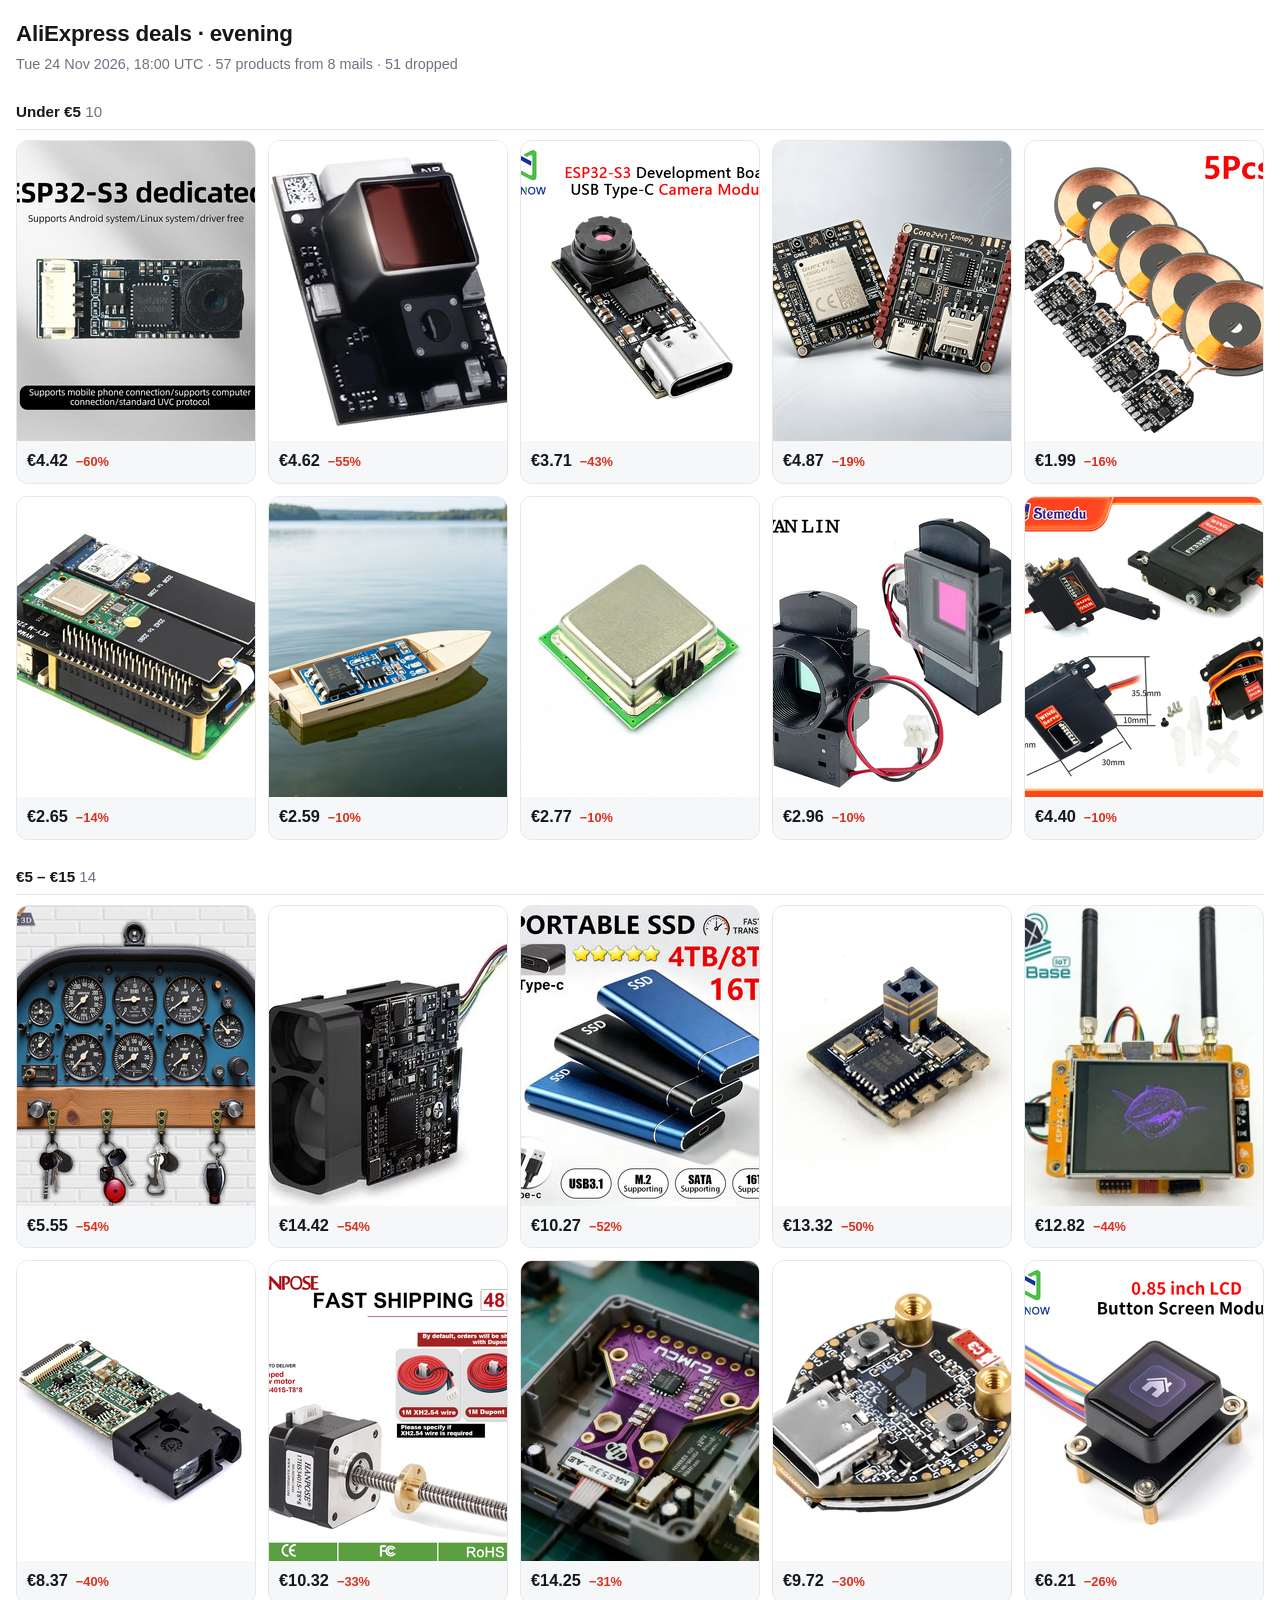
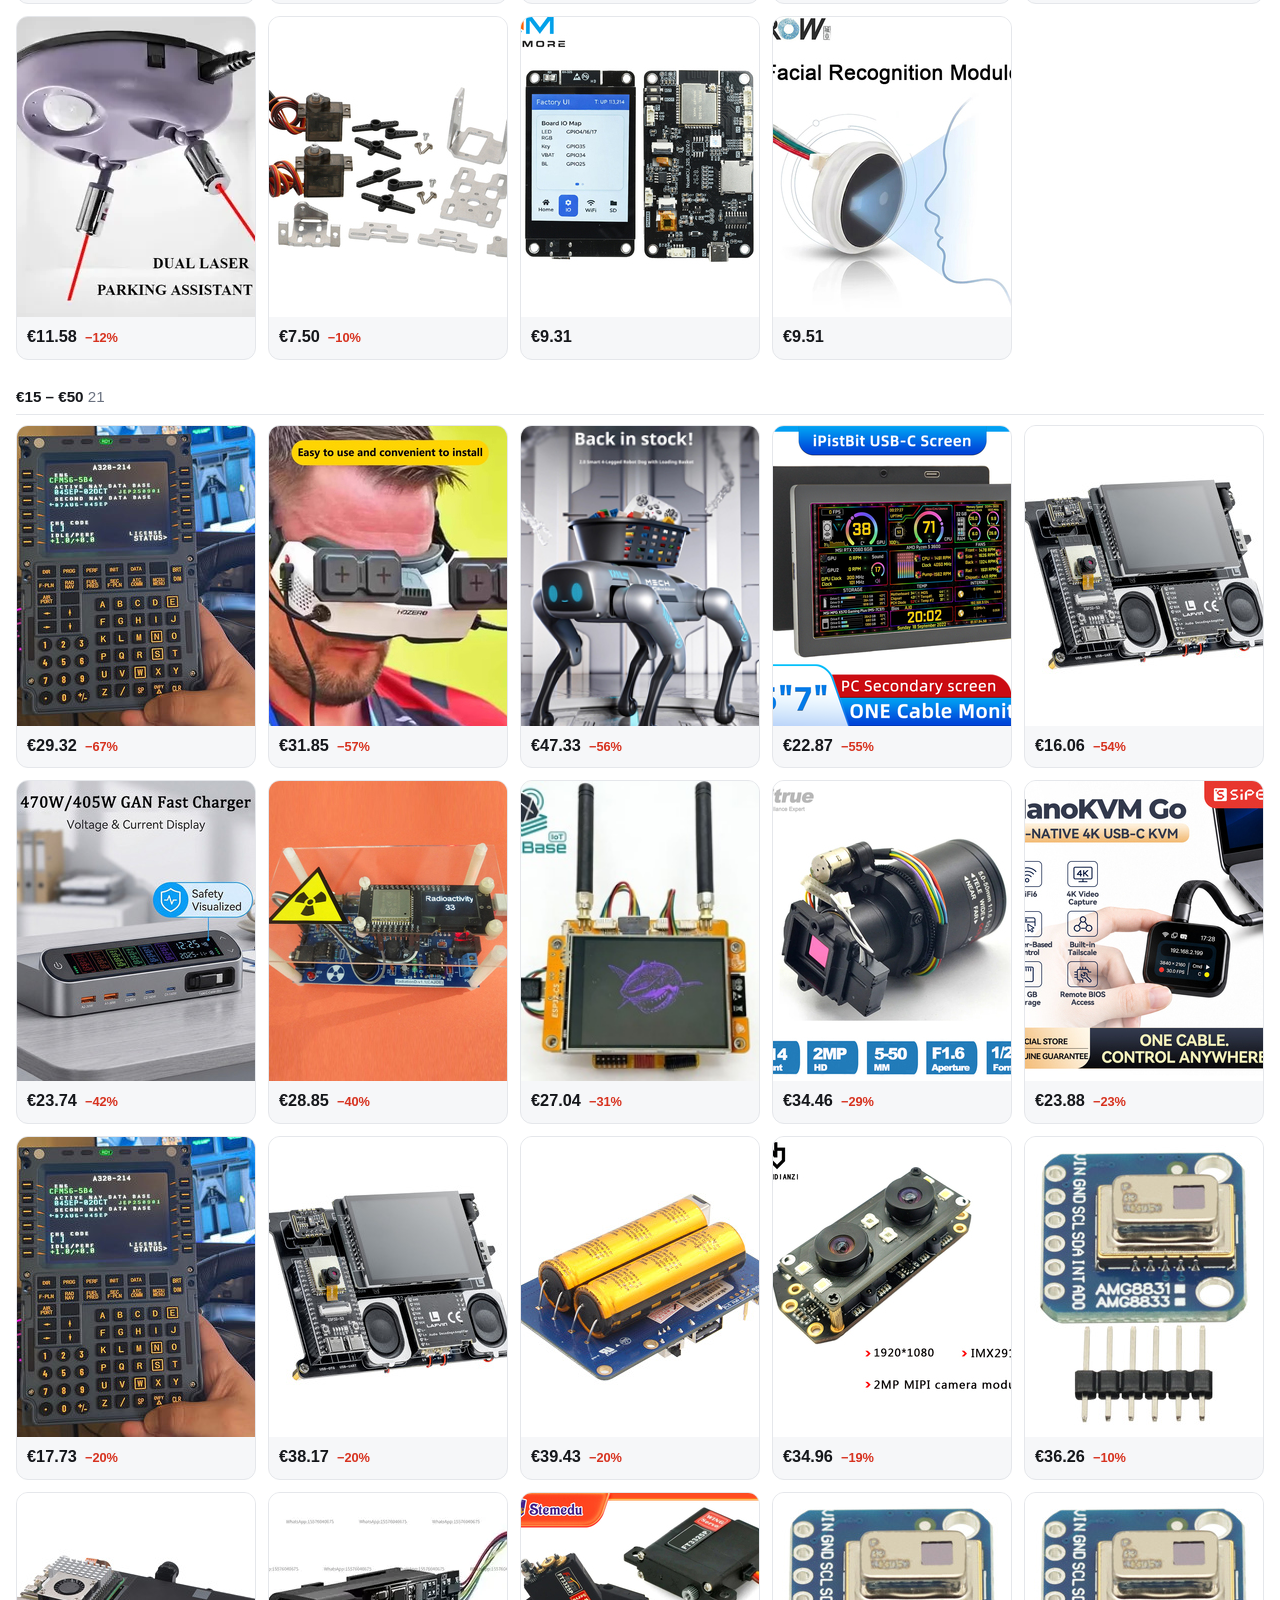
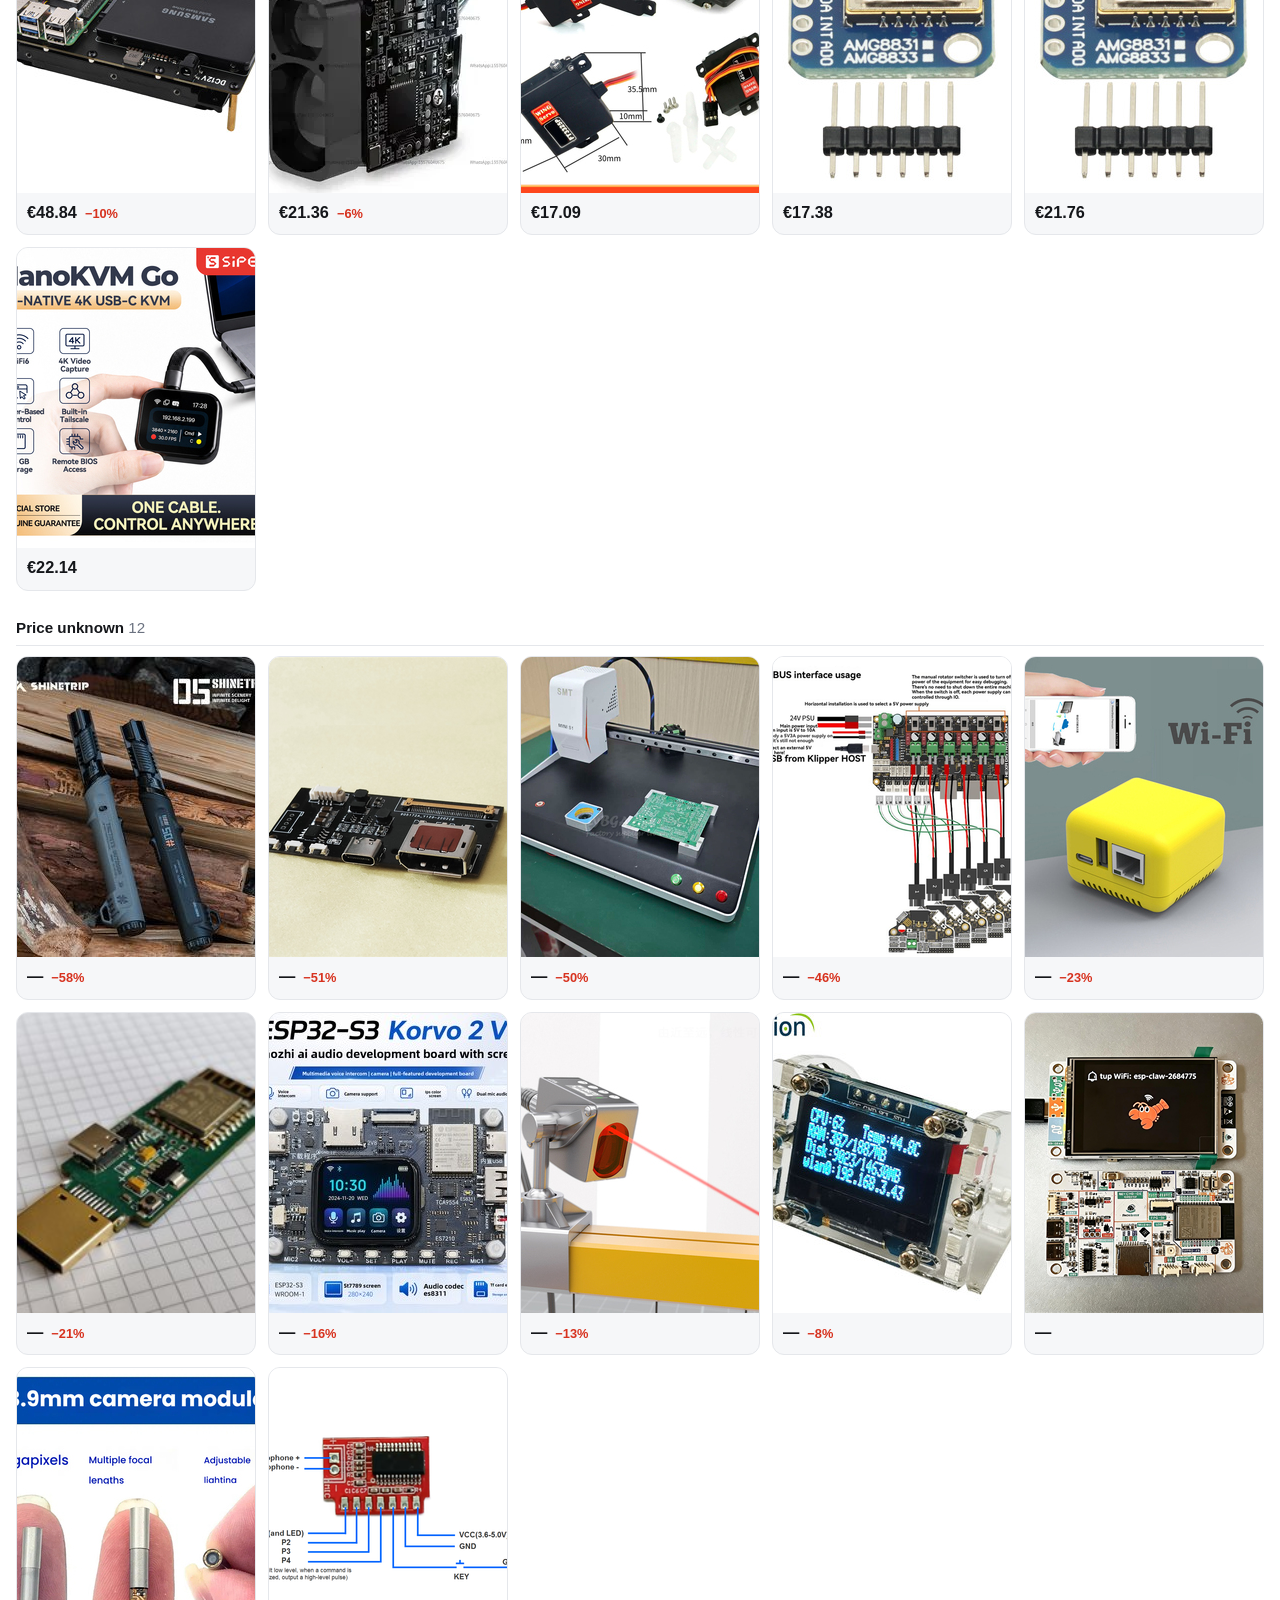
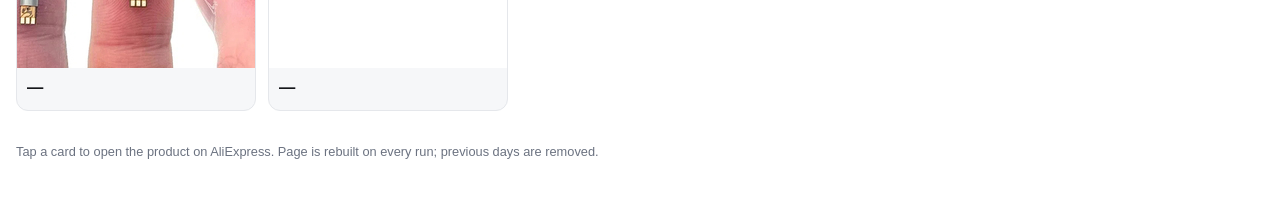
==== deals/index.html @ 89d95200 "deals: evening 2026-11-24 18:00" ====
<!doctype html>
<html lang="en"><head>
<meta charset="utf-8">
<meta name="viewport" content="width=device-width, initial-scale=1">
<meta name="robots" content="noindex, nofollow">
<title>AliExpress deals — evening (24 Nov)</title>
<link rel="stylesheet" href="../assets/report.css">
</head><body>
<header>
  <h1>AliExpress deals · evening</h1>
  <div class="sub">Tue 24 Nov 2026, 18:00 UTC · 57 products from 8 mails · 51 dropped</div>
</header>
<h2 class="band">Under €5 <span>10</span></h2><div class="grid"><a class="card" href="https://www.aliexpress.com/item/1005012934666222.html" rel="noopener"><img src="img/1005012934666222.jpg" alt="" loading="lazy" width="300" height="300"><div class="meta"><span class="price">€4.42</span><span class="disc">−60%</span></div></a><a class="card" href="https://www.aliexpress.com/item/1005011810513437.html" rel="noopener"><img src="img/1005011810513437.png" alt="" loading="lazy" width="300" height="300"><div class="meta"><span class="price">€4.62</span><span class="disc">−55%</span></div></a><a class="card" href="https://www.aliexpress.com/item/1005012896292773.html" rel="noopener"><img src="img/1005012896292773.jpg" alt="" loading="lazy" width="300" height="300"><div class="meta"><span class="price">€3.71</span><span class="disc">−43%</span></div></a><a class="card" href="https://www.aliexpress.com/item/1005010765977640.html" rel="noopener"><img src="img/1005010765977640.jpg" alt="" loading="lazy" width="300" height="300"><div class="meta"><span class="price">€4.87</span><span class="disc">−19%</span></div></a><a class="card" href="https://www.aliexpress.com/item/1005008879694427.html" rel="noopener"><img src="img/1005008879694427.jpg" alt="" loading="lazy" width="300" height="300"><div class="meta"><span class="price">€1.99</span><span class="disc">−16%</span></div></a><a class="card" href="https://www.aliexpress.com/item/1005007594630787.html" rel="noopener"><img src="img/1005007594630787.jpg" alt="" loading="lazy" width="300" height="300"><div class="meta"><span class="price">€2.65</span><span class="disc">−14%</span></div></a><a class="card" href="https://www.aliexpress.com/item/1005012560647633.html" rel="noopener"><img src="img/1005012560647633.png" alt="" loading="lazy" width="300" height="300"><div class="meta"><span class="price">€2.59</span><span class="disc">−10%</span></div></a><a class="card" href="https://www.aliexpress.com/item/1005003701480783.html" rel="noopener"><img src="img/1005003701480783.jpg" alt="" loading="lazy" width="300" height="300"><div class="meta"><span class="price">€2.77</span><span class="disc">−10%</span></div></a><a class="card" href="https://www.aliexpress.com/item/1005001869026024.html" rel="noopener"><img src="img/1005001869026024.jpg" alt="" loading="lazy" width="300" height="300"><div class="meta"><span class="price">€2.96</span><span class="disc">−10%</span></div></a><a class="card" href="https://www.aliexpress.com/item/1005010150677439.html" rel="noopener"><img src="img/1005010150677439.jpg" alt="" loading="lazy" width="300" height="300"><div class="meta"><span class="price">€4.40</span><span class="disc">−10%</span></div></a></div><h2 class="band">€5 – €15 <span>14</span></h2><div class="grid"><a class="card" href="https://www.aliexpress.com/item/1005013113899952.html" rel="noopener"><img src="img/1005013113899952.jpg" alt="" loading="lazy" width="300" height="300"><div class="meta"><span class="price">€5.55</span><span class="disc">−54%</span></div></a><a class="card" href="https://www.aliexpress.com/item/1005012042720441.html" rel="noopener"><img src="img/1005012042720441.jpg" alt="" loading="lazy" width="300" height="300"><div class="meta"><span class="price">€14.42</span><span class="disc">−54%</span></div></a><a class="card" href="https://www.aliexpress.com/item/1005012685876214.html" rel="noopener"><img src="img/1005012685876214.jpg" alt="" loading="lazy" width="300" height="300"><div class="meta"><span class="price">€10.27</span><span class="disc">−52%</span></div></a><a class="card" href="https://www.aliexpress.com/item/1005003262899147.html" rel="noopener"><img src="img/1005003262899147.jpg" alt="" loading="lazy" width="300" height="300"><div class="meta"><span class="price">€13.32</span><span class="disc">−50%</span></div></a><a class="card" href="https://www.aliexpress.com/item/1005008535798154.html" rel="noopener"><img src="img/1005008535798154.jpg" alt="" loading="lazy" width="300" height="300"><div class="meta"><span class="price">€12.82</span><span class="disc">−44%</span></div></a><a class="card" href="https://www.aliexpress.com/item/1005009762186456.html" rel="noopener"><img src="img/1005009762186456.png" alt="" loading="lazy" width="300" height="300"><div class="meta"><span class="price">€8.37</span><span class="disc">−40%</span></div></a><a class="card" href="https://www.aliexpress.com/item/1005010708891742.html" rel="noopener"><img src="img/1005010708891742.jpg" alt="" loading="lazy" width="300" height="300"><div class="meta"><span class="price">€10.32</span><span class="disc">−33%</span></div></a><a class="card" href="https://www.aliexpress.com/item/1005010161538473.html" rel="noopener"><img src="img/1005010161538473.png" alt="" loading="lazy" width="300" height="300"><div class="meta"><span class="price">€14.25</span><span class="disc">−31%</span></div></a><a class="card" href="https://www.aliexpress.com/item/1005008319294504.html" rel="noopener"><img src="img/1005008319294504.png" alt="" loading="lazy" width="300" height="300"><div class="meta"><span class="price">€9.72</span><span class="disc">−30%</span></div></a><a class="card" href="https://www.aliexpress.com/item/1005013083092281.html" rel="noopener"><img src="img/1005013083092281.jpg" alt="" loading="lazy" width="300" height="300"><div class="meta"><span class="price">€6.21</span><span class="disc">−26%</span></div></a><a class="card" href="https://www.aliexpress.com/item/1005008300536066.html" rel="noopener"><img src="img/1005008300536066.webp" alt="" loading="lazy" width="300" height="300"><div class="meta"><span class="price">€11.58</span><span class="disc">−12%</span></div></a><a class="card" href="https://www.aliexpress.com/item/1005008795087044.html" rel="noopener"><img src="img/1005008795087044.jpg" alt="" loading="lazy" width="300" height="300"><div class="meta"><span class="price">€7.50</span><span class="disc">−10%</span></div></a><a class="card" href="https://www.aliexpress.com/item/1005013319754375.html" rel="noopener"><img src="img/1005013319754375.jpg" alt="" loading="lazy" width="300" height="300"><div class="meta"><span class="price">€9.31</span></div></a><a class="card" href="https://www.aliexpress.com/item/1005012785283952.html" rel="noopener"><img src="img/1005012785283952.jpg" alt="" loading="lazy" width="300" height="300"><div class="meta"><span class="price">€9.51</span></div></a></div><h2 class="band">€15 – €50 <span>21</span></h2><div class="grid"><a class="card" href="https://www.aliexpress.com/item/1005012933367484.html" rel="noopener"><img src="img/1005012933367484.jpg" alt="" loading="lazy" width="300" height="300"><div class="meta"><span class="price">€29.32</span><span class="disc">−67%</span></div></a><a class="card" href="https://www.aliexpress.com/item/1005012240780897.html" rel="noopener"><img src="img/1005012240780897.jpg" alt="" loading="lazy" width="300" height="300"><div class="meta"><span class="price">€31.85</span><span class="disc">−57%</span></div></a><a class="card" href="https://www.aliexpress.com/item/1005011821993180.html" rel="noopener"><img src="img/1005011821993180.jpg" alt="" loading="lazy" width="300" height="300"><div class="meta"><span class="price">€47.33</span><span class="disc">−56%</span></div></a><a class="card" href="https://www.aliexpress.com/item/1005008518280544.html" rel="noopener"><img src="img/1005008518280544.png" alt="" loading="lazy" width="300" height="300"><div class="meta"><span class="price">€22.87</span><span class="disc">−55%</span></div></a><a class="card" href="https://www.aliexpress.com/item/1005012905527175.html" rel="noopener"><img src="img/1005012905527175.jpg" alt="" loading="lazy" width="300" height="300"><div class="meta"><span class="price">€16.06</span><span class="disc">−54%</span></div></a><a class="card" href="https://www.aliexpress.com/item/1005011843636056.html" rel="noopener"><img src="img/1005011843636056.jpg" alt="" loading="lazy" width="300" height="300"><div class="meta"><span class="price">€23.74</span><span class="disc">−42%</span></div></a><a class="card" href="https://www.aliexpress.com/item/1005005210404942.html" rel="noopener"><img src="img/1005005210404942.jpg" alt="" loading="lazy" width="300" height="300"><div class="meta"><span class="price">€28.85</span><span class="disc">−40%</span></div></a><a class="card" href="https://www.aliexpress.com/item/1005011998105942.html" rel="noopener"><img src="img/1005011998105942.jpg" alt="" loading="lazy" width="300" height="300"><div class="meta"><span class="price">€27.04</span><span class="disc">−31%</span></div></a><a class="card" href="https://www.aliexpress.com/item/1005003693940086.html" rel="noopener"><img src="img/1005003693940086.jpg" alt="" loading="lazy" width="300" height="300"><div class="meta"><span class="price">€34.46</span><span class="disc">−29%</span></div></a><a class="card" href="https://www.aliexpress.com/item/1005012734237378.html" rel="noopener"><img src="img/1005012734237378.jpg" alt="" loading="lazy" width="300" height="300"><div class="meta"><span class="price">€23.88</span><span class="disc">−23%</span></div></a><a class="card" href="https://www.aliexpress.com/item/1005007954321266.html" rel="noopener"><img src="img/1005007954321266.jpg" alt="" loading="lazy" width="300" height="300"><div class="meta"><span class="price">€17.73</span><span class="disc">−20%</span></div></a><a class="card" href="https://www.aliexpress.com/item/1005012530598820.html" rel="noopener"><img src="img/1005012530598820.jpg" alt="" loading="lazy" width="300" height="300"><div class="meta"><span class="price">€38.17</span><span class="disc">−20%</span></div></a><a class="card" href="https://www.aliexpress.com/item/1005013321886291.html" rel="noopener"><img src="img/1005013321886291.jpg" alt="" loading="lazy" width="300" height="300"><div class="meta"><span class="price">€39.43</span><span class="disc">−20%</span></div></a><a class="card" href="https://www.aliexpress.com/item/1005011558699996.html" rel="noopener"><img src="img/1005011558699996.jpg" alt="" loading="lazy" width="300" height="300"><div class="meta"><span class="price">€34.96</span><span class="disc">−19%</span></div></a><a class="card" href="https://www.aliexpress.com/item/1005013574205834.html" rel="noopener"><img src="img/1005013574205834.jpg" alt="" loading="lazy" width="300" height="300"><div class="meta"><span class="price">€36.26</span><span class="disc">−10%</span></div></a><a class="card" href="https://www.aliexpress.com/item/1005006745866434.html" rel="noopener"><img src="img/1005006745866434.jpg" alt="" loading="lazy" width="300" height="300"><div class="meta"><span class="price">€48.84</span><span class="disc">−10%</span></div></a><a class="card" href="https://www.aliexpress.com/item/1005012323156981.html" rel="noopener"><img src="img/1005012323156981.webp" alt="" loading="lazy" width="300" height="300"><div class="meta"><span class="price">€21.36</span><span class="disc">−6%</span></div></a><a class="card" href="https://www.aliexpress.com/item/1005010257100663.html" rel="noopener"><img src="img/1005010257100663.jpg" alt="" loading="lazy" width="300" height="300"><div class="meta"><span class="price">€17.09</span></div></a><a class="card" href="https://www.aliexpress.com/item/1005008737682316.html" rel="noopener"><img src="img/1005008737682316.jpg" alt="" loading="lazy" width="300" height="300"><div class="meta"><span class="price">€17.38</span></div></a><a class="card" href="https://www.aliexpress.com/item/1005012053475402.html" rel="noopener"><img src="img/1005012053475402.jpg" alt="" loading="lazy" width="300" height="300"><div class="meta"><span class="price">€21.76</span></div></a><a class="card" href="https://www.aliexpress.com/item/1005013569516571.html" rel="noopener"><img src="img/1005013569516571.jpg" alt="" loading="lazy" width="300" height="300"><div class="meta"><span class="price">€22.14</span></div></a></div><h2 class="band">Price unknown <span>12</span></h2><div class="grid"><a class="card" href="https://www.aliexpress.com/item/1005011932682240.html" rel="noopener"><img src="img/1005011932682240.jpg" alt="" loading="lazy" width="300" height="300"><div class="meta"><span class="price">—</span><span class="disc">−58%</span></div></a><a class="card" href="https://www.aliexpress.com/item/1005007864023619.html" rel="noopener"><img src="img/1005007864023619.png" alt="" loading="lazy" width="300" height="300"><div class="meta"><span class="price">—</span><span class="disc">−51%</span></div></a><a class="card" href="https://www.aliexpress.com/item/1005010657467581.html" rel="noopener"><img src="img/1005010657467581.jpg" alt="" loading="lazy" width="300" height="300"><div class="meta"><span class="price">—</span><span class="disc">−50%</span></div></a><a class="card" href="https://www.aliexpress.com/item/1005009640601022.html" rel="noopener"><img src="img/1005009640601022.png" alt="" loading="lazy" width="300" height="300"><div class="meta"><span class="price">—</span><span class="disc">−46%</span></div></a><a class="card" href="https://www.aliexpress.com/item/1005009390647738.html" rel="noopener"><img src="img/1005009390647738.jpg" alt="" loading="lazy" width="300" height="300"><div class="meta"><span class="price">—</span><span class="disc">−23%</span></div></a><a class="card" href="https://www.aliexpress.com/item/1005008244032774.html" rel="noopener"><img src="img/1005008244032774.jpg" alt="" loading="lazy" width="300" height="300"><div class="meta"><span class="price">—</span><span class="disc">−21%</span></div></a><a class="card" href="https://www.aliexpress.com/item/1005012763913890.html" rel="noopener"><img src="img/1005012763913890.jpg" alt="" loading="lazy" width="300" height="300"><div class="meta"><span class="price">—</span><span class="disc">−16%</span></div></a><a class="card" href="https://www.aliexpress.com/item/1005006471912666.html" rel="noopener"><img src="img/1005006471912666.jpg" alt="" loading="lazy" width="300" height="300"><div class="meta"><span class="price">—</span><span class="disc">−13%</span></div></a><a class="card" href="https://www.aliexpress.com/item/1005003925686498.html" rel="noopener"><img src="img/1005003925686498.jpg" alt="" loading="lazy" width="300" height="300"><div class="meta"><span class="price">—</span><span class="disc">−8%</span></div></a><a class="card" href="https://www.aliexpress.com/item/1005013097263427.html" rel="noopener"><img src="img/1005013097263427.png" alt="" loading="lazy" width="300" height="300"><div class="meta"><span class="price">—</span></div></a><a class="card" href="https://www.aliexpress.com/item/1005008790428092.html" rel="noopener"><img src="img/1005008790428092.jpg" alt="" loading="lazy" width="300" height="300"><div class="meta"><span class="price">—</span></div></a><a class="card" href="https://www.aliexpress.com/item/1005006608538320.html" rel="noopener"><img src="img/1005006608538320.png" alt="" loading="lazy" width="300" height="300"><div class="meta"><span class="price">—</span></div></a></div>
<footer>Tap a card to open the product on AliExpress. Page is rebuilt on every run; previous days are removed.</footer>
</body></html>
---- assets/report.css ----
/* Shared stylesheet for every Hermes report page.
   One file so all reports look identical on the phone. */
:root {
  --bg: #ffffff;
  --fg: #14161a;
  --muted: #6b7280;
  --card: #f6f7f9;
  --line: #e5e7eb;
  --accent: #d7321f;
  --ok: #067647;
}
@media (prefers-color-scheme: dark) {
  :root {
    --bg: #0f1115;
    --fg: #e8eaed;
    --muted: #9aa0a6;
    --card: #191c22;
    --line: #2a2e36;
    --accent: #ff5a45;
    --ok: #4ade80;
  }
}
* { box-sizing: border-box; }
body {
  margin: 0;
  padding: 18px 16px 48px;
  background: var(--bg);
  color: var(--fg);
  font: 16px/1.45 -apple-system, BlinkMacSystemFont, "Segoe UI", Roboto, sans-serif;
  -webkit-text-size-adjust: 100%;
}
header { margin-bottom: 18px; }
h1 { font-size: 1.4rem; margin: 0 0 4px; letter-spacing: -0.01em; }
.sub { color: var(--muted); font-size: 0.9rem; }
a { color: inherit; text-decoration: none; }

.grid {
  display: grid;
  grid-template-columns: repeat(2, 1fr);
  gap: 12px;
}
@media (min-width: 620px) { .grid { grid-template-columns: repeat(3, 1fr); } }
@media (min-width: 900px) { .grid { grid-template-columns: repeat(5, 1fr); } }

.card {
  background: var(--card);
  border: 1px solid var(--line);
  border-radius: 12px;
  overflow: hidden;
  display: flex;
  flex-direction: column;
}
.card:active { transform: scale(0.985); }
.card img {
  width: 100%;
  aspect-ratio: 1 / 1;
  object-fit: cover;
  display: block;
  background: #fff;
}
.card .meta {
  padding: 8px 10px 10px;
  display: flex;
  align-items: baseline;
  gap: 8px;
  flex-wrap: wrap;
}
.price { font-weight: 650; font-size: 1.02rem; }
.disc {
  color: var(--accent);
  font-size: 0.8rem;
  font-weight: 600;
}
.band {
  margin: 26px 0 10px;
  font-size: 0.95rem;
  font-weight: 650;
  color: var(--fg);
  border-bottom: 1px solid var(--line);
  padding-bottom: 6px;
}
.band span { color: var(--muted); font-weight: 400; }

/* index page */
.list { display: grid; gap: 10px; }
.row {
  display: flex;
  justify-content: space-between;
  align-items: center;
  gap: 12px;
  background: var(--card);
  border: 1px solid var(--line);
  border-radius: 12px;
  padding: 14px 16px;
}
.row .name { font-weight: 600; }
.row .when { color: var(--muted); font-size: 0.85rem; }
.empty { color: var(--muted); padding: 24px 0; }
footer { margin-top: 32px; color: var(--muted); font-size: 0.8rem; }

/* report rows with a value column (price watch, status lists) */
.rows { display: grid; gap: 10px; }
.rrow {
  display: grid;
  grid-template-columns: 1fr auto;
  gap: 4px 12px;
  background: var(--card);
  border: 1px solid var(--line);
  border-radius: 12px;
  padding: 12px 14px;
}
.rrow:active { transform: scale(0.99); }
.rname { font-weight: 650; }
.rname .rank { color: var(--muted); font-weight: 500; margin-right: 6px; }
.rprice { font-weight: 650; text-align: right; white-space: nowrap; }
.rmeta { color: var(--muted); font-size: 0.85rem; grid-column: 1 / -1; }
.rwhy { color: var(--muted); font-size: 0.85rem; grid-column: 1 / -1; }
.delta { font-size: 0.85rem; font-weight: 600; }
.delta.down { color: var(--ok); }
.delta.up { color: var(--accent); }
.pill {
  display: inline-block; font-size: 0.72rem; padding: 1px 7px;
  border-radius: 999px; border: 1px solid var(--line); color: var(--muted);
}
.pill.dropped { color: var(--accent); border-color: var(--accent); }
.chips { display: flex; flex-wrap: wrap; gap: 8px; margin: 14px 0 6px; }
.chip {
  background: var(--card); border: 1px solid var(--line); border-radius: 10px;
  padding: 8px 10px; font-size: 0.85rem;
}
.chip b { display: block; font-size: 0.95rem; }

/* price-watch: chart, week pills, sparklines, archive table */
.chart {
  background: var(--card); border: 1px solid var(--line); border-radius: 12px;
  padding: 10px 8px 6px; margin: 14px 0 4px;
}
.lgwrap { display: flex; flex-wrap: wrap; gap: 6px 12px; font-size: 0.75rem; color: var(--muted); padding: 0 4px 4px; }
.lg i { display: inline-block; width: 8px; height: 8px; border-radius: 2px; margin-right: 5px; }
.weeks { display: flex; flex-wrap: wrap; gap: 6px; margin: 4px 0 0; }
.weeks .pill { margin: 0; padding: 3px 9px; font-size: 0.75rem; }
.pill.cur { color: var(--fg); border-color: var(--fg); font-weight: 600; }
.rspark { float: right; }
.rspark svg { display: block; }
.tablewrap { overflow-x: auto; -webkit-overflow-scrolling: touch; }
.grid-table { border-collapse: collapse; font-size: 0.85rem; font-variant-numeric: tabular-nums; width: 100%; }
.grid-table th, .grid-table td { padding: 7px 8px; border-bottom: 1px solid var(--line); text-align: right; white-space: nowrap; }
.grid-table th:first-child, .grid-table td:first-child { text-align: left; }
.grid-table td.nw { white-space: normal; min-width: 150px; }
.grid-table th { color: var(--muted); font-weight: 600; font-size: 0.78rem; }
.grid-table .cur { background: color-mix(in srgb, var(--accent) 10%, transparent); }
.note { color: var(--muted); font-size: 0.85rem; padding: 12px 4px; }

/* kickstarter cards: image on top, text below */
.ksgrid { display: grid; gap: 14px; }
@media (min-width: 700px) { .ksgrid { grid-template-columns: 1fr 1fr; } }
.kscard {
  display: block; background: var(--card); border: 1px solid var(--line);
  border-radius: 14px; overflow: hidden;
}
.kscard:active { transform: scale(0.99); }
.kscard img { width: 100%; height: auto; display: block; background: #fff; }
.ksbody { padding: 12px 14px 14px; }
.kstitle { font-weight: 650; font-size: 1.02rem; margin-bottom: 6px; }
.ksdesc { color: var(--muted); font-size: 0.86rem; }
.ksmeta { color: var(--muted); font-size: 0.75rem; margin-top: 8px; text-transform: uppercase; letter-spacing: .05em; }
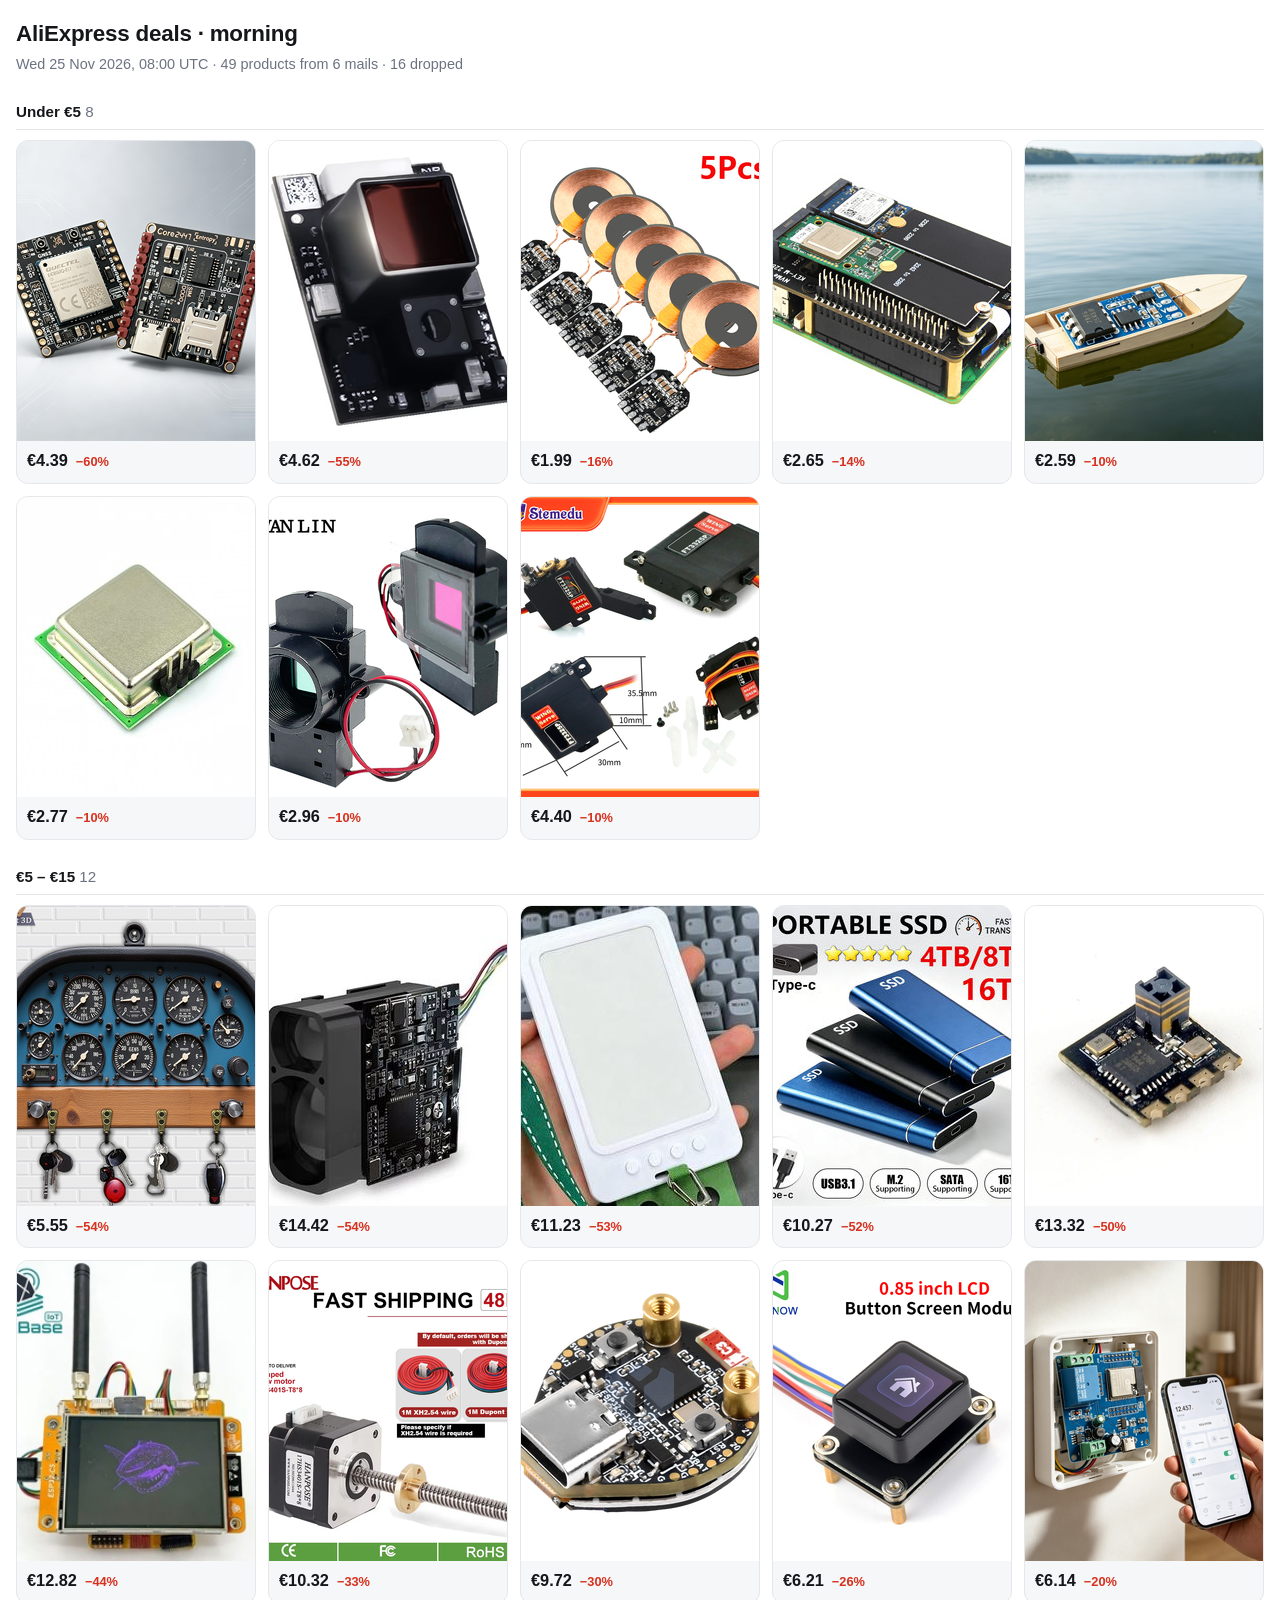
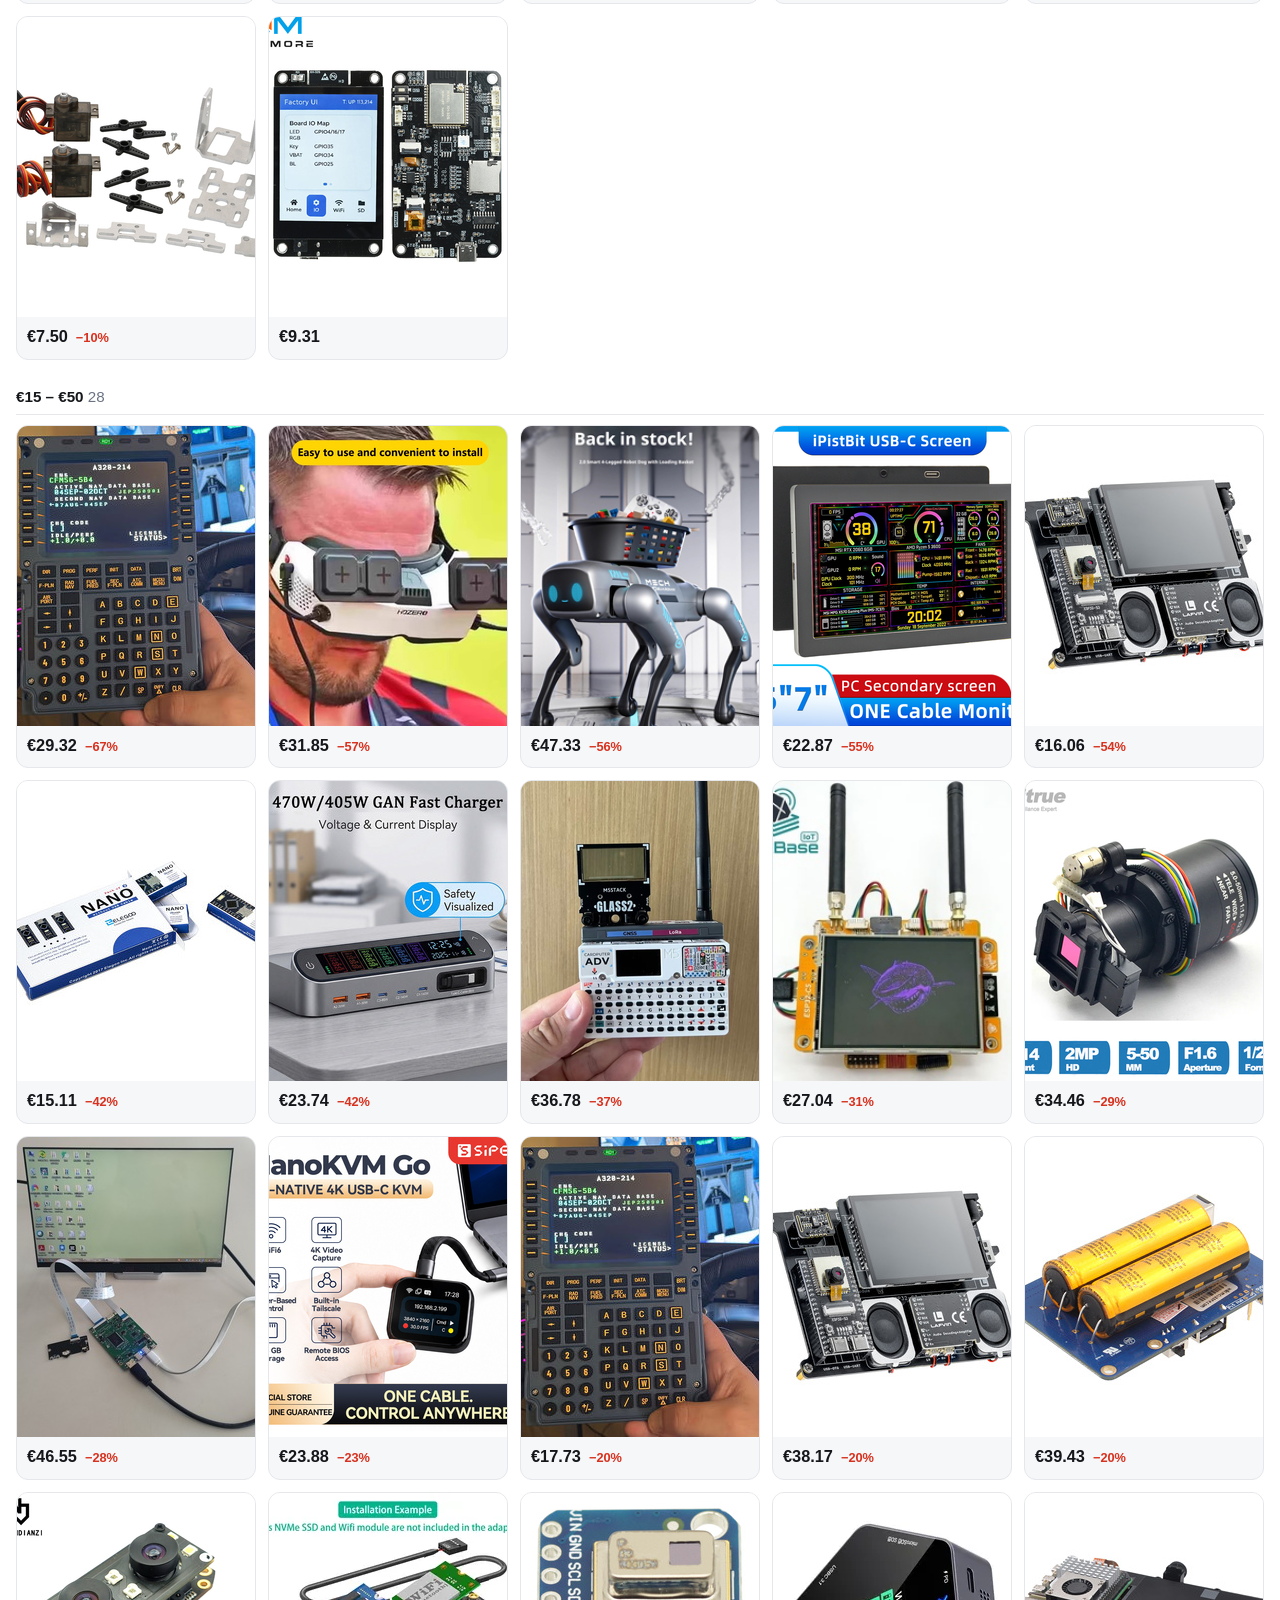
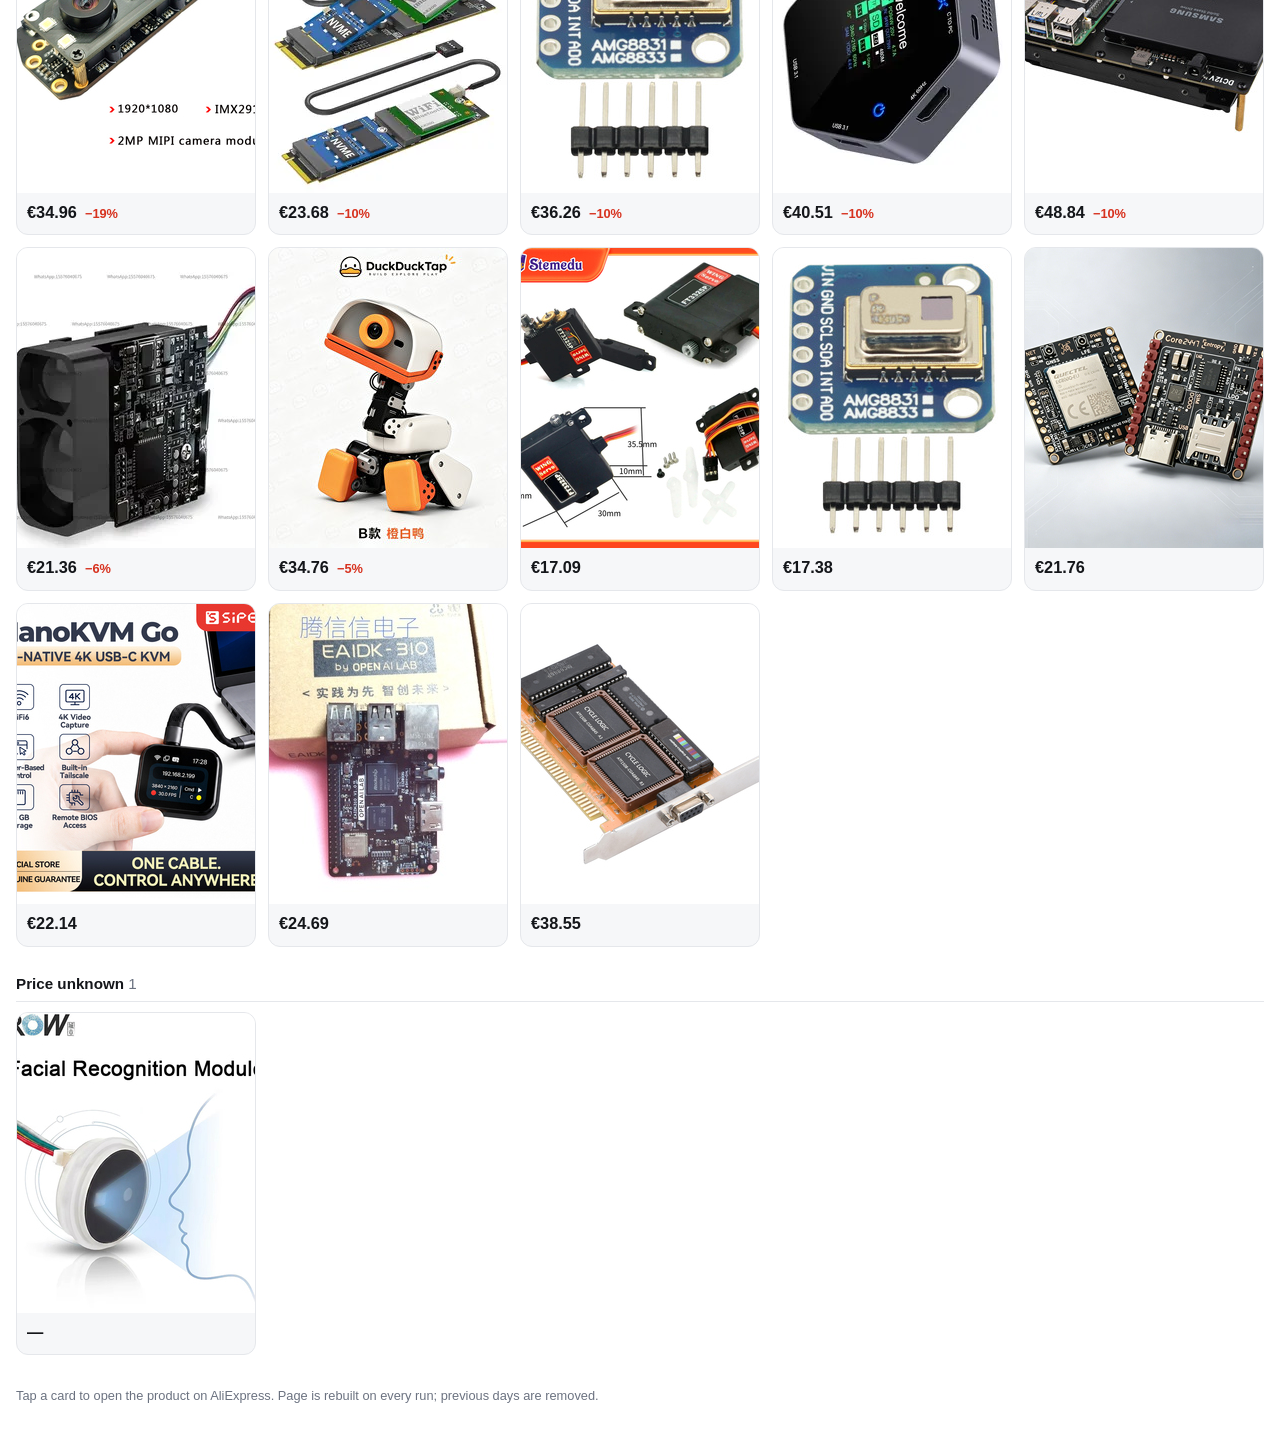
==== commit 4f645335: "deals: morning 2026-11-25 08:00" ====
--- a/deals/index.html
+++ b/deals/index.html
@@ -3,13 +3,13 @@
 <meta charset="utf-8">
 <meta name="viewport" content="width=device-width, initial-scale=1">
 <meta name="robots" content="noindex, nofollow">
-<title>AliExpress deals — evening (24 Nov)</title>
+<title>AliExpress deals — morning (25 Nov)</title>
 <link rel="stylesheet" href="../assets/report.css">
 </head><body>
 <header>
-  <h1>AliExpress deals · evening</h1>
-  <div class="sub">Tue 24 Nov 2026, 18:00 UTC · 57 products from 8 mails · 51 dropped</div>
+  <h1>AliExpress deals · morning</h1>
+  <div class="sub">Wed 25 Nov 2026, 08:00 UTC · 49 products from 6 mails · 16 dropped</div>
 </header>
-<h2 class="band">Under €5 <span>10</span></h2><div class="grid"><a class="card" href="https://www.aliexpress.com/item/1005012934666222.html" rel="noopener"><img src="img/1005012934666222.jpg" alt="" loading="lazy" width="300" height="300"><div class="meta"><span class="price">€4.42</span><span class="disc">−60%</span></div></a><a class="card" href="https://www.aliexpress.com/item/1005011810513437.html" rel="noopener"><img src="img/1005011810513437.png" alt="" loading="lazy" width="300" height="300"><div class="meta"><span class="price">€4.62</span><span class="disc">−55%</span></div></a><a class="card" href="https://www.aliexpress.com/item/1005012896292773.html" rel="noopener"><img src="img/1005012896292773.jpg" alt="" loading="lazy" width="300" height="300"><div class="meta"><span class="price">€3.71</span><span class="disc">−43%</span></div></a><a class="card" href="https://www.aliexpress.com/item/1005010765977640.html" rel="noopener"><img src="img/1005010765977640.jpg" alt="" loading="lazy" width="300" height="300"><div class="meta"><span class="price">€4.87</span><span class="disc">−19%</span></div></a><a class="card" href="https://www.aliexpress.com/item/1005008879694427.html" rel="noopener"><img src="img/1005008879694427.jpg" alt="" loading="lazy" width="300" height="300"><div class="meta"><span class="price">€1.99</span><span class="disc">−16%</span></div></a><a class="card" href="https://www.aliexpress.com/item/1005007594630787.html" rel="noopener"><img src="img/1005007594630787.jpg" alt="" loading="lazy" width="300" height="300"><div class="meta"><span class="price">€2.65</span><span class="disc">−14%</span></div></a><a class="card" href="https://www.aliexpress.com/item/1005012560647633.html" rel="noopener"><img src="img/1005012560647633.png" alt="" loading="lazy" width="300" height="300"><div class="meta"><span class="price">€2.59</span><span class="disc">−10%</span></div></a><a class="card" href="https://www.aliexpress.com/item/1005003701480783.html" rel="noopener"><img src="img/1005003701480783.jpg" alt="" loading="lazy" width="300" height="300"><div class="meta"><span class="price">€2.77</span><span class="disc">−10%</span></div></a><a class="card" href="https://www.aliexpress.com/item/1005001869026024.html" rel="noopener"><img src="img/1005001869026024.jpg" alt="" loading="lazy" width="300" height="300"><div class="meta"><span class="price">€2.96</span><span class="disc">−10%</span></div></a><a class="card" href="https://www.aliexpress.com/item/1005010150677439.html" rel="noopener"><img src="img/1005010150677439.jpg" alt="" loading="lazy" width="300" height="300"><div class="meta"><span class="price">€4.40</span><span class="disc">−10%</span></div></a></div><h2 class="band">€5 – €15 <span>14</span></h2><div class="grid"><a class="card" href="https://www.aliexpress.com/item/1005013113899952.html" rel="noopener"><img src="img/1005013113899952.jpg" alt="" loading="lazy" width="300" height="300"><div class="meta"><span class="price">€5.55</span><span class="disc">−54%</span></div></a><a class="card" href="https://www.aliexpress.com/item/1005012042720441.html" rel="noopener"><img src="img/1005012042720441.jpg" alt="" loading="lazy" width="300" height="300"><div class="meta"><span class="price">€14.42</span><span class="disc">−54%</span></div></a><a class="card" href="https://www.aliexpress.com/item/1005012685876214.html" rel="noopener"><img src="img/1005012685876214.jpg" alt="" loading="lazy" width="300" height="300"><div class="meta"><span class="price">€10.27</span><span class="disc">−52%</span></div></a><a class="card" href="https://www.aliexpress.com/item/1005003262899147.html" rel="noopener"><img src="img/1005003262899147.jpg" alt="" loading="lazy" width="300" height="300"><div class="meta"><span class="price">€13.32</span><span class="disc">−50%</span></div></a><a class="card" href="https://www.aliexpress.com/item/1005008535798154.html" rel="noopener"><img src="img/1005008535798154.jpg" alt="" loading="lazy" width="300" height="300"><div class="meta"><span class="price">€12.82</span><span class="disc">−44%</span></div></a><a class="card" href="https://www.aliexpress.com/item/1005009762186456.html" rel="noopener"><img src="img/1005009762186456.png" alt="" loading="lazy" width="300" height="300"><div class="meta"><span class="price">€8.37</span><span class="disc">−40%</span></div></a><a class="card" href="https://www.aliexpress.com/item/1005010708891742.html" rel="noopener"><img src="img/1005010708891742.jpg" alt="" loading="lazy" width="300" height="300"><div class="meta"><span class="price">€10.32</span><span class="disc">−33%</span></div></a><a class="card" href="https://www.aliexpress.com/item/1005010161538473.html" rel="noopener"><img src="img/1005010161538473.png" alt="" loading="lazy" width="300" height="300"><div class="meta"><span class="price">€14.25</span><span class="disc">−31%</span></div></a><a class="card" href="https://www.aliexpress.com/item/1005008319294504.html" rel="noopener"><img src="img/1005008319294504.png" alt="" loading="lazy" width="300" height="300"><div class="meta"><span class="price">€9.72</span><span class="disc">−30%</span></div></a><a class="card" href="https://www.aliexpress.com/item/1005013083092281.html" rel="noopener"><img src="img/1005013083092281.jpg" alt="" loading="lazy" width="300" height="300"><div class="meta"><span class="price">€6.21</span><span class="disc">−26%</span></div></a><a class="card" href="https://www.aliexpress.com/item/1005008300536066.html" rel="noopener"><img src="img/1005008300536066.webp" alt="" loading="lazy" width="300" height="300"><div class="meta"><span class="price">€11.58</span><span class="disc">−12%</span></div></a><a class="card" href="https://www.aliexpress.com/item/1005008795087044.html" rel="noopener"><img src="img/1005008795087044.jpg" alt="" loading="lazy" width="300" height="300"><div class="meta"><span class="price">€7.50</span><span class="disc">−10%</span></div></a><a class="card" href="https://www.aliexpress.com/item/1005013319754375.html" rel="noopener"><img src="img/1005013319754375.jpg" alt="" loading="lazy" width="300" height="300"><div class="meta"><span class="price">€9.31</span></div></a><a class="card" href="https://www.aliexpress.com/item/1005012785283952.html" rel="noopener"><img src="img/1005012785283952.jpg" alt="" loading="lazy" width="300" height="300"><div class="meta"><span class="price">€9.51</span></div></a></div><h2 class="band">€15 – €50 <span>21</span></h2><div class="grid"><a class="card" href="https://www.aliexpress.com/item/1005012933367484.html" rel="noopener"><img src="img/1005012933367484.jpg" alt="" loading="lazy" width="300" height="300"><div class="meta"><span class="price">€29.32</span><span class="disc">−67%</span></div></a><a class="card" href="https://www.aliexpress.com/item/1005012240780897.html" rel="noopener"><img src="img/1005012240780897.jpg" alt="" loading="lazy" width="300" height="300"><div class="meta"><span class="price">€31.85</span><span class="disc">−57%</span></div></a><a class="card" href="https://www.aliexpress.com/item/1005011821993180.html" rel="noopener"><img src="img/1005011821993180.jpg" alt="" loading="lazy" width="300" height="300"><div class="meta"><span class="price">€47.33</span><span class="disc">−56%</span></div></a><a class="card" href="https://www.aliexpress.com/item/1005008518280544.html" rel="noopener"><img src="img/1005008518280544.png" alt="" loading="lazy" width="300" height="300"><div class="meta"><span class="price">€22.87</span><span class="disc">−55%</span></div></a><a class="card" href="https://www.aliexpress.com/item/1005012905527175.html" rel="noopener"><img src="img/1005012905527175.jpg" alt="" loading="lazy" width="300" height="300"><div class="meta"><span class="price">€16.06</span><span class="disc">−54%</span></div></a><a class="card" href="https://www.aliexpress.com/item/1005011843636056.html" rel="noopener"><img src="img/1005011843636056.jpg" alt="" loading="lazy" width="300" height="300"><div class="meta"><span class="price">€23.74</span><span class="disc">−42%</span></div></a><a class="card" href="https://www.aliexpress.com/item/1005005210404942.html" rel="noopener"><img src="img/1005005210404942.jpg" alt="" loading="lazy" width="300" height="300"><div class="meta"><span class="price">€28.85</span><span class="disc">−40%</span></div></a><a class="card" href="https://www.aliexpress.com/item/1005011998105942.html" rel="noopener"><img src="img/1005011998105942.jpg" alt="" loading="lazy" width="300" height="300"><div class="meta"><span class="price">€27.04</span><span class="disc">−31%</span></div></a><a class="card" href="https://www.aliexpress.com/item/1005003693940086.html" rel="noopener"><img src="img/1005003693940086.jpg" alt="" loading="lazy" width="300" height="300"><div class="meta"><span class="price">€34.46</span><span class="disc">−29%</span></div></a><a class="card" href="https://www.aliexpress.com/item/1005012734237378.html" rel="noopener"><img src="img/1005012734237378.jpg" alt="" loading="lazy" width="300" height="300"><div class="meta"><span class="price">€23.88</span><span class="disc">−23%</span></div></a><a class="card" href="https://www.aliexpress.com/item/1005007954321266.html" rel="noopener"><img src="img/1005007954321266.jpg" alt="" loading="lazy" width="300" height="300"><div class="meta"><span class="price">€17.73</span><span class="disc">−20%</span></div></a><a class="card" href="https://www.aliexpress.com/item/1005012530598820.html" rel="noopener"><img src="img/1005012530598820.jpg" alt="" loading="lazy" width="300" height="300"><div class="meta"><span class="price">€38.17</span><span class="disc">−20%</span></div></a><a class="card" href="https://www.aliexpress.com/item/1005013321886291.html" rel="noopener"><img src="img/1005013321886291.jpg" alt="" loading="lazy" width="300" height="300"><div class="meta"><span class="price">€39.43</span><span class="disc">−20%</span></div></a><a class="card" href="https://www.aliexpress.com/item/1005011558699996.html" rel="noopener"><img src="img/1005011558699996.jpg" alt="" loading="lazy" width="300" height="300"><div class="meta"><span class="price">€34.96</span><span class="disc">−19%</span></div></a><a class="card" href="https://www.aliexpress.com/item/1005013574205834.html" rel="noopener"><img src="img/1005013574205834.jpg" alt="" loading="lazy" width="300" height="300"><div class="meta"><span class="price">€36.26</span><span class="disc">−10%</span></div></a><a class="card" href="https://www.aliexpress.com/item/1005006745866434.html" rel="noopener"><img src="img/1005006745866434.jpg" alt="" loading="lazy" width="300" height="300"><div class="meta"><span class="price">€48.84</span><span class="disc">−10%</span></div></a><a class="card" href="https://www.aliexpress.com/item/1005012323156981.html" rel="noopener"><img src="img/1005012323156981.webp" alt="" loading="lazy" width="300" height="300"><div class="meta"><span class="price">€21.36</span><span class="disc">−6%</span></div></a><a class="card" href="https://www.aliexpress.com/item/1005010257100663.html" rel="noopener"><img src="img/1005010257100663.jpg" alt="" loading="lazy" width="300" height="300"><div class="meta"><span class="price">€17.09</span></div></a><a class="card" href="https://www.aliexpress.com/item/1005008737682316.html" rel="noopener"><img src="img/1005008737682316.jpg" alt="" loading="lazy" width="300" height="300"><div class="meta"><span class="price">€17.38</span></div></a><a class="card" href="https://www.aliexpress.com/item/1005012053475402.html" rel="noopener"><img src="img/1005012053475402.jpg" alt="" loading="lazy" width="300" height="300"><div class="meta"><span class="price">€21.76</span></div></a><a class="card" href="https://www.aliexpress.com/item/1005013569516571.html" rel="noopener"><img src="img/1005013569516571.jpg" alt="" loading="lazy" width="300" height="300"><div class="meta"><span class="price">€22.14</span></div></a></div><h2 class="band">Price unknown <span>12</span></h2><div class="grid"><a class="card" href="https://www.aliexpress.com/item/1005011932682240.html" rel="noopener"><img src="img/1005011932682240.jpg" alt="" loading="lazy" width="300" height="300"><div class="meta"><span class="price">—</span><span class="disc">−58%</span></div></a><a class="card" href="https://www.aliexpress.com/item/1005007864023619.html" rel="noopener"><img src="img/1005007864023619.png" alt="" loading="lazy" width="300" height="300"><div class="meta"><span class="price">—</span><span class="disc">−51%</span></div></a><a class="card" href="https://www.aliexpress.com/item/1005010657467581.html" rel="noopener"><img src="img/1005010657467581.jpg" alt="" loading="lazy" width="300" height="300"><div class="meta"><span class="price">—</span><span class="disc">−50%</span></div></a><a class="card" href="https://www.aliexpress.com/item/1005009640601022.html" rel="noopener"><img src="img/1005009640601022.png" alt="" loading="lazy" width="300" height="300"><div class="meta"><span class="price">—</span><span class="disc">−46%</span></div></a><a class="card" href="https://www.aliexpress.com/item/1005009390647738.html" rel="noopener"><img src="img/1005009390647738.jpg" alt="" loading="lazy" width="300" height="300"><div class="meta"><span class="price">—</span><span class="disc">−23%</span></div></a><a class="card" href="https://www.aliexpress.com/item/1005008244032774.html" rel="noopener"><img src="img/1005008244032774.jpg" alt="" loading="lazy" width="300" height="300"><div class="meta"><span class="price">—</span><span class="disc">−21%</span></div></a><a class="card" href="https://www.aliexpress.com/item/1005012763913890.html" rel="noopener"><img src="img/1005012763913890.jpg" alt="" loading="lazy" width="300" height="300"><div class="meta"><span class="price">—</span><span class="disc">−16%</span></div></a><a class="card" href="https://www.aliexpress.com/item/1005006471912666.html" rel="noopener"><img src="img/1005006471912666.jpg" alt="" loading="lazy" width="300" height="300"><div class="meta"><span class="price">—</span><span class="disc">−13%</span></div></a><a class="card" href="https://www.aliexpress.com/item/1005003925686498.html" rel="noopener"><img src="img/1005003925686498.jpg" alt="" loading="lazy" width="300" height="300"><div class="meta"><span class="price">—</span><span class="disc">−8%</span></div></a><a class="card" href="https://www.aliexpress.com/item/1005013097263427.html" rel="noopener"><img src="img/1005013097263427.png" alt="" loading="lazy" width="300" height="300"><div class="meta"><span class="price">—</span></div></a><a class="card" href="https://www.aliexpress.com/item/1005008790428092.html" rel="noopener"><img src="img/1005008790428092.jpg" alt="" loading="lazy" width="300" height="300"><div class="meta"><span class="price">—</span></div></a><a class="card" href="https://www.aliexpress.com/item/1005006608538320.html" rel="noopener"><img src="img/1005006608538320.png" alt="" loading="lazy" width="300" height="300"><div class="meta"><span class="price">—</span></div></a></div>
+<h2 class="band">Under €5 <span>8</span></h2><div class="grid"><a class="card" href="https://www.aliexpress.com/item/1005012934666222.html" rel="noopener"><img src="img/1005012934666222.jpg" alt="" loading="lazy" width="300" height="300"><div class="meta"><span class="price">€4.39</span><span class="disc">−60%</span></div></a><a class="card" href="https://www.aliexpress.com/item/1005011810513437.html" rel="noopener"><img src="img/1005011810513437.png" alt="" loading="lazy" width="300" height="300"><div class="meta"><span class="price">€4.62</span><span class="disc">−55%</span></div></a><a class="card" href="https://www.aliexpress.com/item/1005008879694427.html" rel="noopener"><img src="img/1005008879694427.jpg" alt="" loading="lazy" width="300" height="300"><div class="meta"><span class="price">€1.99</span><span class="disc">−16%</span></div></a><a class="card" href="https://www.aliexpress.com/item/1005007594630787.html" rel="noopener"><img src="img/1005007594630787.jpg" alt="" loading="lazy" width="300" height="300"><div class="meta"><span class="price">€2.65</span><span class="disc">−14%</span></div></a><a class="card" href="https://www.aliexpress.com/item/1005012560647633.html" rel="noopener"><img src="img/1005012560647633.png" alt="" loading="lazy" width="300" height="300"><div class="meta"><span class="price">€2.59</span><span class="disc">−10%</span></div></a><a class="card" href="https://www.aliexpress.com/item/1005003701480783.html" rel="noopener"><img src="img/1005003701480783.jpg" alt="" loading="lazy" width="300" height="300"><div class="meta"><span class="price">€2.77</span><span class="disc">−10%</span></div></a><a class="card" href="https://www.aliexpress.com/item/1005001869026024.html" rel="noopener"><img src="img/1005001869026024.jpg" alt="" loading="lazy" width="300" height="300"><div class="meta"><span class="price">€2.96</span><span class="disc">−10%</span></div></a><a class="card" href="https://www.aliexpress.com/item/1005010150677439.html" rel="noopener"><img src="img/1005010150677439.jpg" alt="" loading="lazy" width="300" height="300"><div class="meta"><span class="price">€4.40</span><span class="disc">−10%</span></div></a></div><h2 class="band">€5 – €15 <span>12</span></h2><div class="grid"><a class="card" href="https://www.aliexpress.com/item/1005013113899952.html" rel="noopener"><img src="img/1005013113899952.jpg" alt="" loading="lazy" width="300" height="300"><div class="meta"><span class="price">€5.55</span><span class="disc">−54%</span></div></a><a class="card" href="https://www.aliexpress.com/item/1005012042720441.html" rel="noopener"><img src="img/1005012042720441.jpg" alt="" loading="lazy" width="300" height="300"><div class="meta"><span class="price">€14.42</span><span class="disc">−54%</span></div></a><a class="card" href="https://www.aliexpress.com/item/1005012769197697.html" rel="noopener"><img src="img/1005012769197697.jpg" alt="" loading="lazy" width="300" height="300"><div class="meta"><span class="price">€11.23</span><span class="disc">−53%</span></div></a><a class="card" href="https://www.aliexpress.com/item/1005012685876214.html" rel="noopener"><img src="img/1005012685876214.jpg" alt="" loading="lazy" width="300" height="300"><div class="meta"><span class="price">€10.27</span><span class="disc">−52%</span></div></a><a class="card" href="https://www.aliexpress.com/item/1005003262899147.html" rel="noopener"><img src="img/1005003262899147.jpg" alt="" loading="lazy" width="300" height="300"><div class="meta"><span class="price">€13.32</span><span class="disc">−50%</span></div></a><a class="card" href="https://www.aliexpress.com/item/1005008535798154.html" rel="noopener"><img src="img/1005008535798154.jpg" alt="" loading="lazy" width="300" height="300"><div class="meta"><span class="price">€12.82</span><span class="disc">−44%</span></div></a><a class="card" href="https://www.aliexpress.com/item/1005010708891742.html" rel="noopener"><img src="img/1005010708891742.jpg" alt="" loading="lazy" width="300" height="300"><div class="meta"><span class="price">€10.32</span><span class="disc">−33%</span></div></a><a class="card" href="https://www.aliexpress.com/item/1005008319294504.html" rel="noopener"><img src="img/1005008319294504.png" alt="" loading="lazy" width="300" height="300"><div class="meta"><span class="price">€9.72</span><span class="disc">−30%</span></div></a><a class="card" href="https://www.aliexpress.com/item/1005013083092281.html" rel="noopener"><img src="img/1005013083092281.jpg" alt="" loading="lazy" width="300" height="300"><div class="meta"><span class="price">€6.21</span><span class="disc">−26%</span></div></a><a class="card" href="https://www.aliexpress.com/item/1005012992371642.html" rel="noopener"><img src="img/1005012992371642.png" alt="" loading="lazy" width="300" height="300"><div class="meta"><span class="price">€6.14</span><span class="disc">−20%</span></div></a><a class="card" href="https://www.aliexpress.com/item/1005008795087044.html" rel="noopener"><img src="img/1005008795087044.jpg" alt="" loading="lazy" width="300" height="300"><div class="meta"><span class="price">€7.50</span><span class="disc">−10%</span></div></a><a class="card" href="https://www.aliexpress.com/item/1005013319754375.html" rel="noopener"><img src="img/1005013319754375.jpg" alt="" loading="lazy" width="300" height="300"><div class="meta"><span class="price">€9.31</span></div></a></div><h2 class="band">€15 – €50 <span>28</span></h2><div class="grid"><a class="card" href="https://www.aliexpress.com/item/1005012933367484.html" rel="noopener"><img src="img/1005012933367484.jpg" alt="" loading="lazy" width="300" height="300"><div class="meta"><span class="price">€29.32</span><span class="disc">−67%</span></div></a><a class="card" href="https://www.aliexpress.com/item/1005012240780897.html" rel="noopener"><img src="img/1005012240780897.jpg" alt="" loading="lazy" width="300" height="300"><div class="meta"><span class="price">€31.85</span><span class="disc">−57%</span></div></a><a class="card" href="https://www.aliexpress.com/item/1005011821993180.html" rel="noopener"><img src="img/1005011821993180.jpg" alt="" loading="lazy" width="300" height="300"><div class="meta"><span class="price">€47.33</span><span class="disc">−56%</span></div></a><a class="card" href="https://www.aliexpress.com/item/1005008518280544.html" rel="noopener"><img src="img/1005008518280544.png" alt="" loading="lazy" width="300" height="300"><div class="meta"><span class="price">€22.87</span><span class="disc">−55%</span></div></a><a class="card" href="https://www.aliexpress.com/item/1005012905527175.html" rel="noopener"><img src="img/1005012905527175.jpg" alt="" loading="lazy" width="300" height="300"><div class="meta"><span class="price">€16.06</span><span class="disc">−54%</span></div></a><a class="card" href="https://www.aliexpress.com/item/1005012101169894.html" rel="noopener"><img src="img/1005012101169894.jpg" alt="" loading="lazy" width="300" height="300"><div class="meta"><span class="price">€15.11</span><span class="disc">−42%</span></div></a><a class="card" href="https://www.aliexpress.com/item/1005011843636056.html" rel="noopener"><img src="img/1005011843636056.jpg" alt="" loading="lazy" width="300" height="300"><div class="meta"><span class="price">€23.74</span><span class="disc">−42%</span></div></a><a class="card" href="https://www.aliexpress.com/item/1005012839042905.html" rel="noopener"><img src="img/1005012839042905.jpg" alt="" loading="lazy" width="300" height="300"><div class="meta"><span class="price">€36.78</span><span class="disc">−37%</span></div></a><a class="card" href="https://www.aliexpress.com/item/1005011998105942.html" rel="noopener"><img src="img/1005011998105942.jpg" alt="" loading="lazy" width="300" height="300"><div class="meta"><span class="price">€27.04</span><span class="disc">−31%</span></div></a><a class="card" href="https://www.aliexpress.com/item/1005003693940086.html" rel="noopener"><img src="img/1005003693940086.jpg" alt="" loading="lazy" width="300" height="300"><div class="meta"><span class="price">€34.46</span><span class="disc">−29%</span></div></a><a class="card" href="https://www.aliexpress.com/item/1005008599335024.html" rel="noopener"><img src="img/1005008599335024.jpg" alt="" loading="lazy" width="300" height="300"><div class="meta"><span class="price">€46.55</span><span class="disc">−28%</span></div></a><a class="card" href="https://www.aliexpress.com/item/1005012734237378.html" rel="noopener"><img src="img/1005012734237378.jpg" alt="" loading="lazy" width="300" height="300"><div class="meta"><span class="price">€23.88</span><span class="disc">−23%</span></div></a><a class="card" href="https://www.aliexpress.com/item/1005007954321266.html" rel="noopener"><img src="img/1005007954321266.jpg" alt="" loading="lazy" width="300" height="300"><div class="meta"><span class="price">€17.73</span><span class="disc">−20%</span></div></a><a class="card" href="https://www.aliexpress.com/item/1005012530598820.html" rel="noopener"><img src="img/1005012530598820.jpg" alt="" loading="lazy" width="300" height="300"><div class="meta"><span class="price">€38.17</span><span class="disc">−20%</span></div></a><a class="card" href="https://www.aliexpress.com/item/1005013321886291.html" rel="noopener"><img src="img/1005013321886291.jpg" alt="" loading="lazy" width="300" height="300"><div class="meta"><span class="price">€39.43</span><span class="disc">−20%</span></div></a><a class="card" href="https://www.aliexpress.com/item/1005011558699996.html" rel="noopener"><img src="img/1005011558699996.jpg" alt="" loading="lazy" width="300" height="300"><div class="meta"><span class="price">€34.96</span><span class="disc">−19%</span></div></a><a class="card" href="https://www.aliexpress.com/item/1005012950783537.html" rel="noopener"><img src="img/1005012950783537.webp" alt="" loading="lazy" width="300" height="300"><div class="meta"><span class="price">€23.68</span><span class="disc">−10%</span></div></a><a class="card" href="https://www.aliexpress.com/item/1005013574205834.html" rel="noopener"><img src="img/1005013574205834.jpg" alt="" loading="lazy" width="300" height="300"><div class="meta"><span class="price">€36.26</span><span class="disc">−10%</span></div></a><a class="card" href="https://www.aliexpress.com/item/1005007622840217.html" rel="noopener"><img src="img/1005007622840217.webp" alt="" loading="lazy" width="300" height="300"><div class="meta"><span class="price">€40.51</span><span class="disc">−10%</span></div></a><a class="card" href="https://www.aliexpress.com/item/1005006745866434.html" rel="noopener"><img src="img/1005006745866434.jpg" alt="" loading="lazy" width="300" height="300"><div class="meta"><span class="price">€48.84</span><span class="disc">−10%</span></div></a><a class="card" href="https://www.aliexpress.com/item/1005012323156981.html" rel="noopener"><img src="img/1005012323156981.webp" alt="" loading="lazy" width="300" height="300"><div class="meta"><span class="price">€21.36</span><span class="disc">−6%</span></div></a><a class="card" href="https://www.aliexpress.com/item/1005013623460838.html" rel="noopener"><img src="img/1005013623460838.jpg" alt="" loading="lazy" width="300" height="300"><div class="meta"><span class="price">€34.76</span><span class="disc">−5%</span></div></a><a class="card" href="https://www.aliexpress.com/item/1005010257100663.html" rel="noopener"><img src="img/1005010257100663.jpg" alt="" loading="lazy" width="300" height="300"><div class="meta"><span class="price">€17.09</span></div></a><a class="card" href="https://www.aliexpress.com/item/1005008737682316.html" rel="noopener"><img src="img/1005008737682316.jpg" alt="" loading="lazy" width="300" height="300"><div class="meta"><span class="price">€17.38</span></div></a><a class="card" href="https://www.aliexpress.com/item/1005012053475402.html" rel="noopener"><img src="img/1005012053475402.jpg" alt="" loading="lazy" width="300" height="300"><div class="meta"><span class="price">€21.76</span></div></a><a class="card" href="https://www.aliexpress.com/item/1005013569516571.html" rel="noopener"><img src="img/1005013569516571.jpg" alt="" loading="lazy" width="300" height="300"><div class="meta"><span class="price">€22.14</span></div></a><a class="card" href="https://www.aliexpress.com/item/1005012302998046.html" rel="noopener"><img src="img/1005012302998046.jpg" alt="" loading="lazy" width="300" height="300"><div class="meta"><span class="price">€24.69</span></div></a><a class="card" href="https://www.aliexpress.com/item/1005006457935487.html" rel="noopener"><img src="img/1005006457935487.jpg" alt="" loading="lazy" width="300" height="300"><div class="meta"><span class="price">€38.55</span></div></a></div><h2 class="band">Price unknown <span>1</span></h2><div class="grid"><a class="card" href="https://www.aliexpress.com/item/1005012785283952.html" rel="noopener"><img src="img/1005012785283952.jpg" alt="" loading="lazy" width="300" height="300"><div class="meta"><span class="price">—</span></div></a></div>
 <footer>Tap a card to open the product on AliExpress. Page is rebuilt on every run; previous days are removed.</footer>
 </body></html>
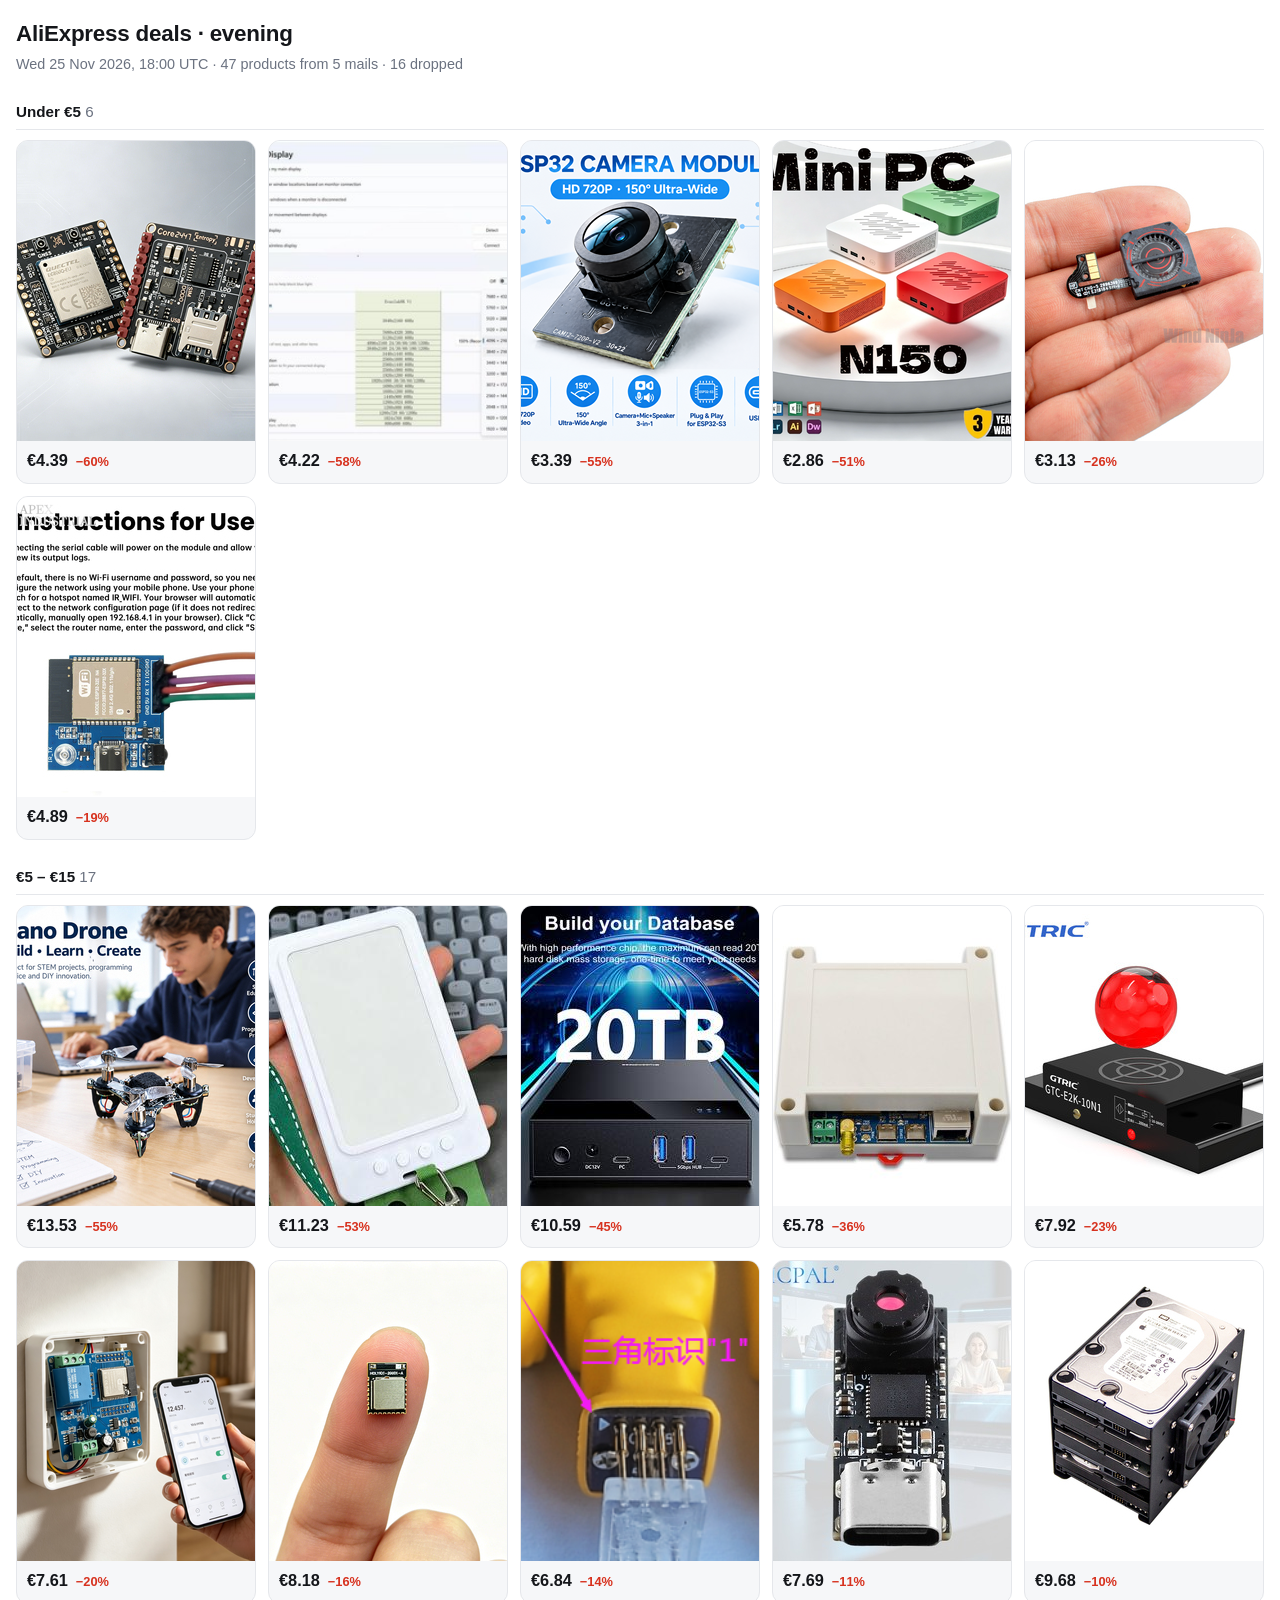
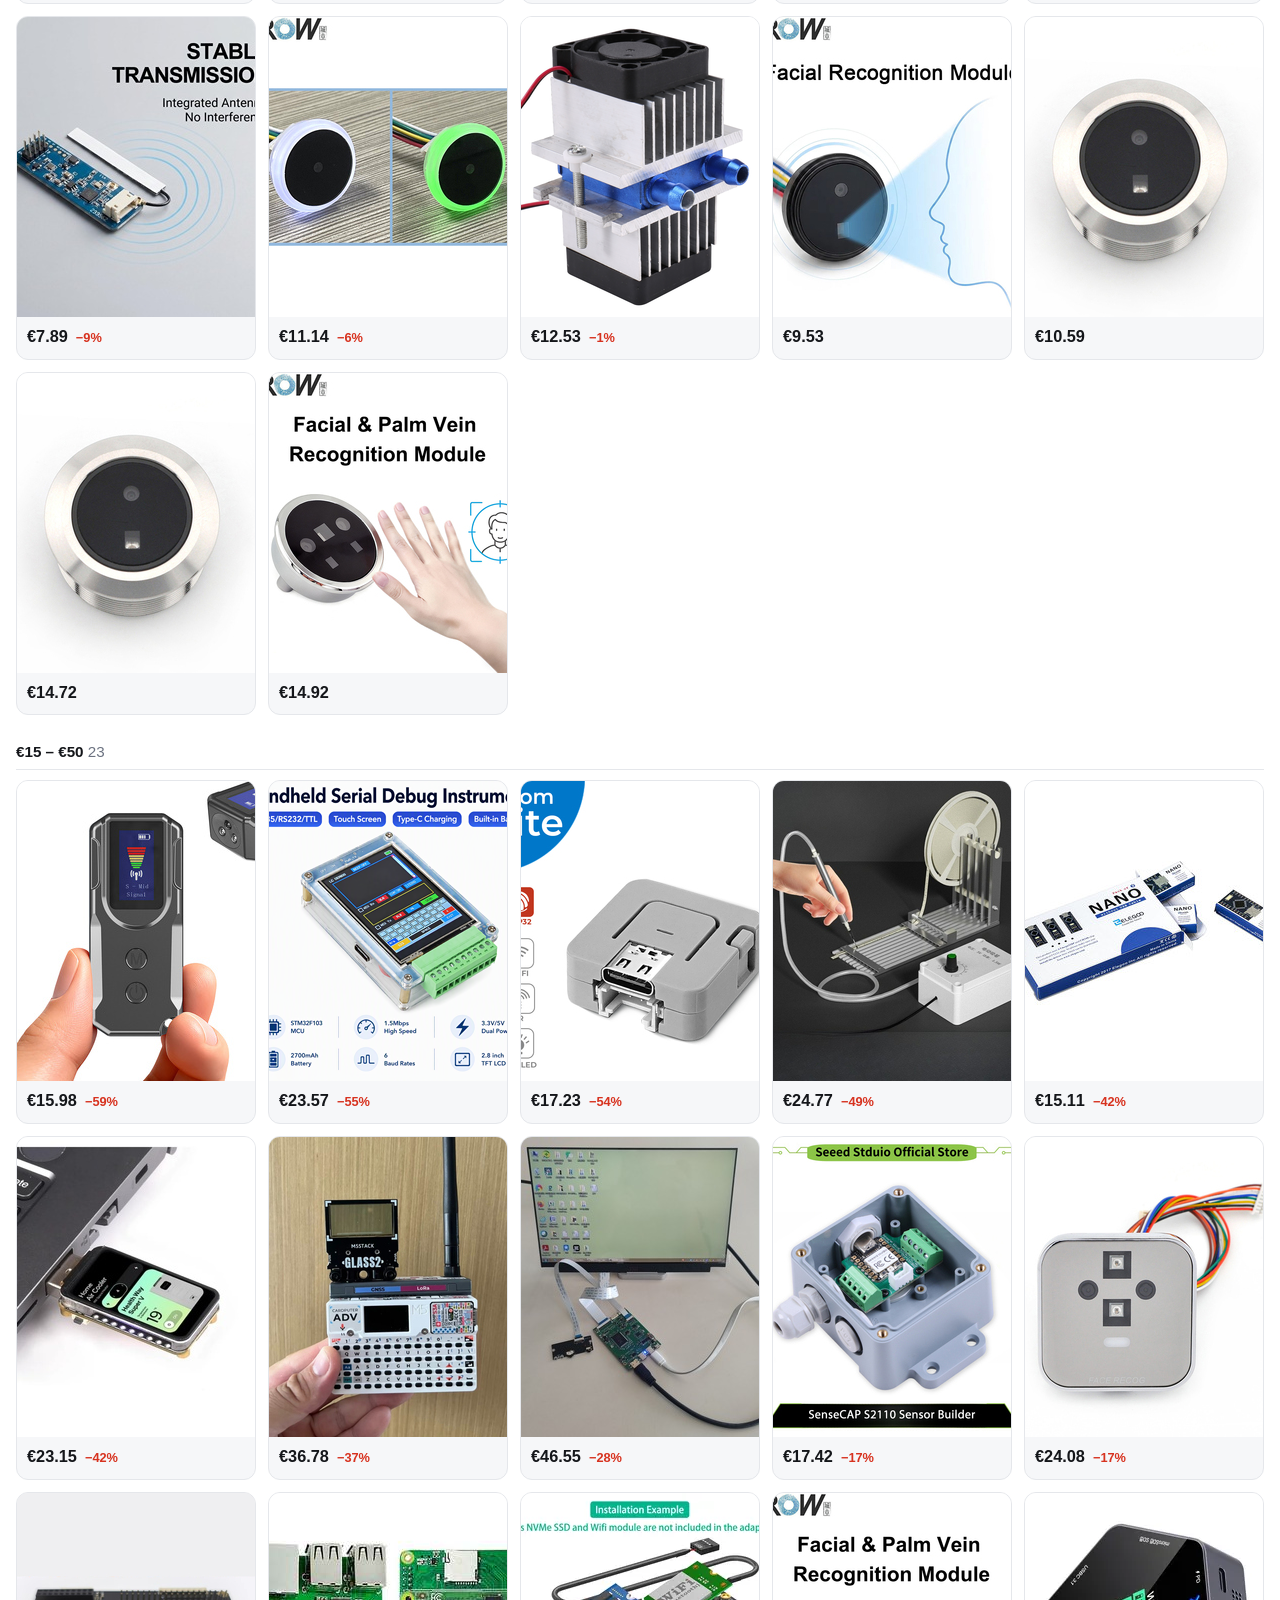
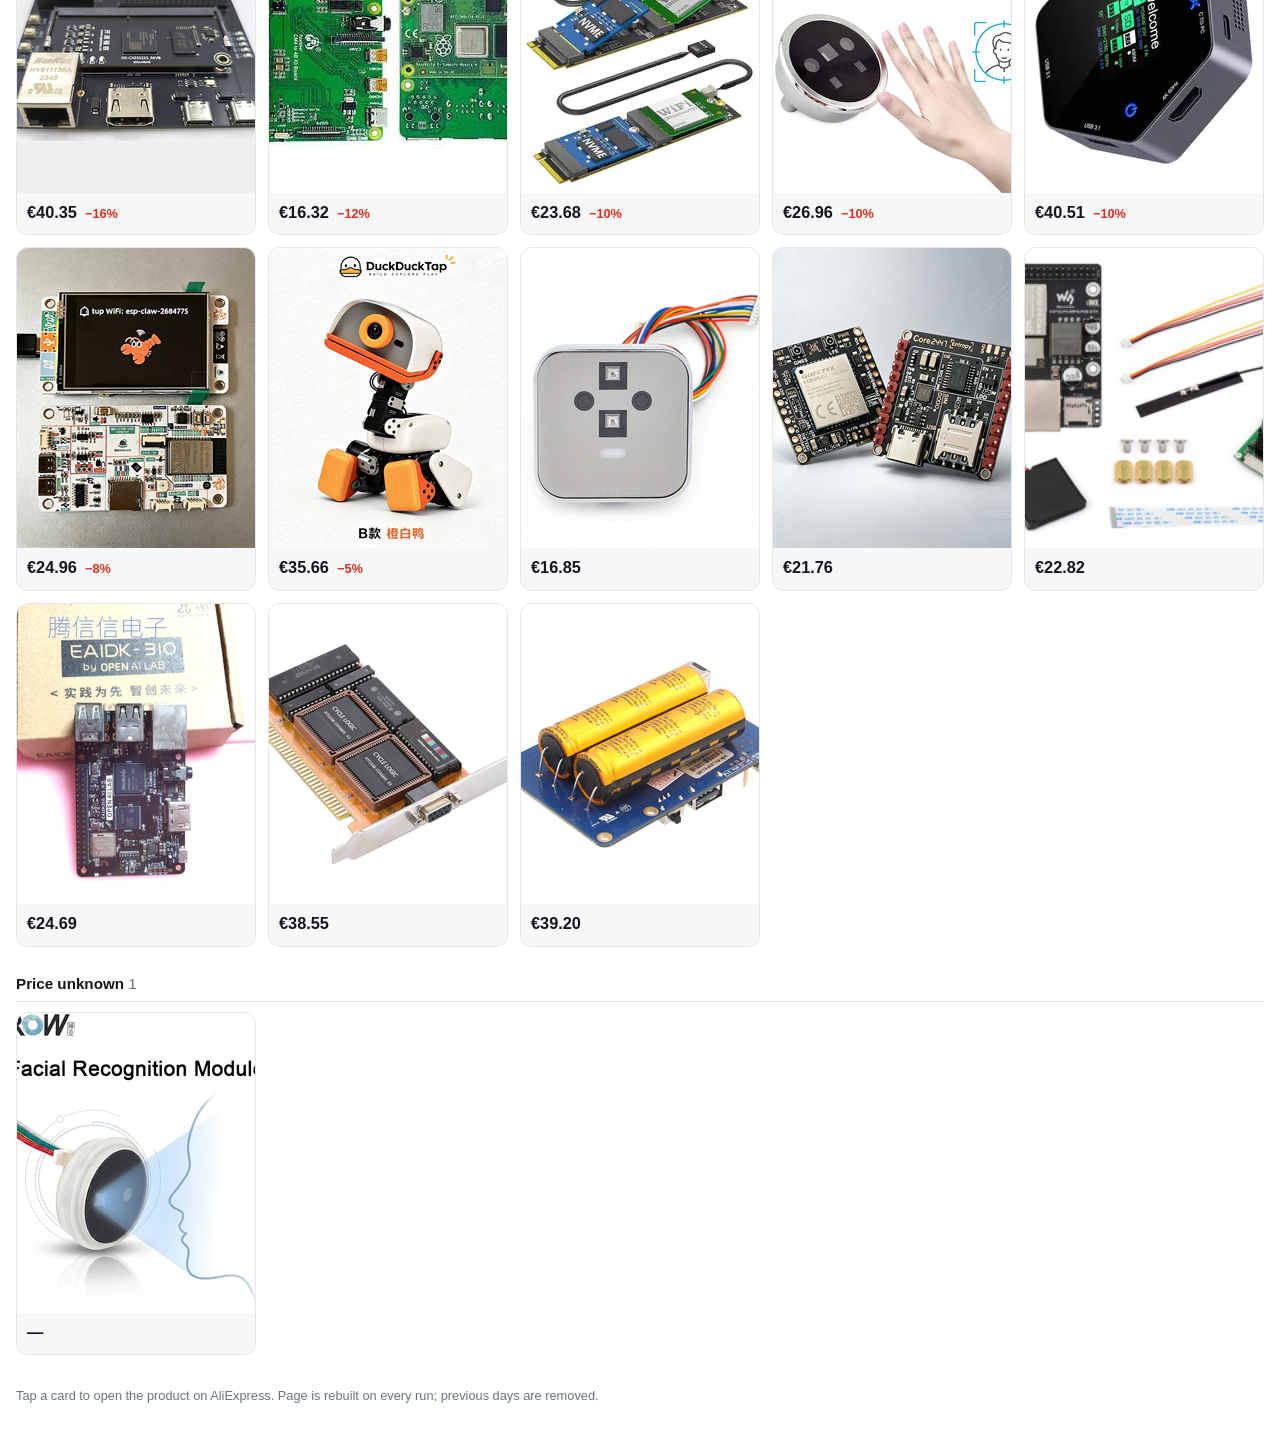
==== commit 4f9f5e11: "deals: evening 2026-11-25 18:00" ====
--- a/deals/index.html
+++ b/deals/index.html
@@ -3,13 +3,13 @@
 <meta charset="utf-8">
 <meta name="viewport" content="width=device-width, initial-scale=1">
 <meta name="robots" content="noindex, nofollow">
-<title>AliExpress deals — morning (25 Nov)</title>
+<title>AliExpress deals — evening (25 Nov)</title>
 <link rel="stylesheet" href="../assets/report.css">
 </head><body>
 <header>
-  <h1>AliExpress deals · morning</h1>
-  <div class="sub">Wed 25 Nov 2026, 08:00 UTC · 49 products from 6 mails · 16 dropped</div>
+  <h1>AliExpress deals · evening</h1>
+  <div class="sub">Wed 25 Nov 2026, 18:00 UTC · 47 products from 5 mails · 16 dropped</div>
 </header>
-<h2 class="band">Under €5 <span>8</span></h2><div class="grid"><a class="card" href="https://www.aliexpress.com/item/1005012934666222.html" rel="noopener"><img src="img/1005012934666222.jpg" alt="" loading="lazy" width="300" height="300"><div class="meta"><span class="price">€4.39</span><span class="disc">−60%</span></div></a><a class="card" href="https://www.aliexpress.com/item/1005011810513437.html" rel="noopener"><img src="img/1005011810513437.png" alt="" loading="lazy" width="300" height="300"><div class="meta"><span class="price">€4.62</span><span class="disc">−55%</span></div></a><a class="card" href="https://www.aliexpress.com/item/1005008879694427.html" rel="noopener"><img src="img/1005008879694427.jpg" alt="" loading="lazy" width="300" height="300"><div class="meta"><span class="price">€1.99</span><span class="disc">−16%</span></div></a><a class="card" href="https://www.aliexpress.com/item/1005007594630787.html" rel="noopener"><img src="img/1005007594630787.jpg" alt="" loading="lazy" width="300" height="300"><div class="meta"><span class="price">€2.65</span><span class="disc">−14%</span></div></a><a class="card" href="https://www.aliexpress.com/item/1005012560647633.html" rel="noopener"><img src="img/1005012560647633.png" alt="" loading="lazy" width="300" height="300"><div class="meta"><span class="price">€2.59</span><span class="disc">−10%</span></div></a><a class="card" href="https://www.aliexpress.com/item/1005003701480783.html" rel="noopener"><img src="img/1005003701480783.jpg" alt="" loading="lazy" width="300" height="300"><div class="meta"><span class="price">€2.77</span><span class="disc">−10%</span></div></a><a class="card" href="https://www.aliexpress.com/item/1005001869026024.html" rel="noopener"><img src="img/1005001869026024.jpg" alt="" loading="lazy" width="300" height="300"><div class="meta"><span class="price">€2.96</span><span class="disc">−10%</span></div></a><a class="card" href="https://www.aliexpress.com/item/1005010150677439.html" rel="noopener"><img src="img/1005010150677439.jpg" alt="" loading="lazy" width="300" height="300"><div class="meta"><span class="price">€4.40</span><span class="disc">−10%</span></div></a></div><h2 class="band">€5 – €15 <span>12</span></h2><div class="grid"><a class="card" href="https://www.aliexpress.com/item/1005013113899952.html" rel="noopener"><img src="img/1005013113899952.jpg" alt="" loading="lazy" width="300" height="300"><div class="meta"><span class="price">€5.55</span><span class="disc">−54%</span></div></a><a class="card" href="https://www.aliexpress.com/item/1005012042720441.html" rel="noopener"><img src="img/1005012042720441.jpg" alt="" loading="lazy" width="300" height="300"><div class="meta"><span class="price">€14.42</span><span class="disc">−54%</span></div></a><a class="card" href="https://www.aliexpress.com/item/1005012769197697.html" rel="noopener"><img src="img/1005012769197697.jpg" alt="" loading="lazy" width="300" height="300"><div class="meta"><span class="price">€11.23</span><span class="disc">−53%</span></div></a><a class="card" href="https://www.aliexpress.com/item/1005012685876214.html" rel="noopener"><img src="img/1005012685876214.jpg" alt="" loading="lazy" width="300" height="300"><div class="meta"><span class="price">€10.27</span><span class="disc">−52%</span></div></a><a class="card" href="https://www.aliexpress.com/item/1005003262899147.html" rel="noopener"><img src="img/1005003262899147.jpg" alt="" loading="lazy" width="300" height="300"><div class="meta"><span class="price">€13.32</span><span class="disc">−50%</span></div></a><a class="card" href="https://www.aliexpress.com/item/1005008535798154.html" rel="noopener"><img src="img/1005008535798154.jpg" alt="" loading="lazy" width="300" height="300"><div class="meta"><span class="price">€12.82</span><span class="disc">−44%</span></div></a><a class="card" href="https://www.aliexpress.com/item/1005010708891742.html" rel="noopener"><img src="img/1005010708891742.jpg" alt="" loading="lazy" width="300" height="300"><div class="meta"><span class="price">€10.32</span><span class="disc">−33%</span></div></a><a class="card" href="https://www.aliexpress.com/item/1005008319294504.html" rel="noopener"><img src="img/1005008319294504.png" alt="" loading="lazy" width="300" height="300"><div class="meta"><span class="price">€9.72</span><span class="disc">−30%</span></div></a><a class="card" href="https://www.aliexpress.com/item/1005013083092281.html" rel="noopener"><img src="img/1005013083092281.jpg" alt="" loading="lazy" width="300" height="300"><div class="meta"><span class="price">€6.21</span><span class="disc">−26%</span></div></a><a class="card" href="https://www.aliexpress.com/item/1005012992371642.html" rel="noopener"><img src="img/1005012992371642.png" alt="" loading="lazy" width="300" height="300"><div class="meta"><span class="price">€6.14</span><span class="disc">−20%</span></div></a><a class="card" href="https://www.aliexpress.com/item/1005008795087044.html" rel="noopener"><img src="img/1005008795087044.jpg" alt="" loading="lazy" width="300" height="300"><div class="meta"><span class="price">€7.50</span><span class="disc">−10%</span></div></a><a class="card" href="https://www.aliexpress.com/item/1005013319754375.html" rel="noopener"><img src="img/1005013319754375.jpg" alt="" loading="lazy" width="300" height="300"><div class="meta"><span class="price">€9.31</span></div></a></div><h2 class="band">€15 – €50 <span>28</span></h2><div class="grid"><a class="card" href="https://www.aliexpress.com/item/1005012933367484.html" rel="noopener"><img src="img/1005012933367484.jpg" alt="" loading="lazy" width="300" height="300"><div class="meta"><span class="price">€29.32</span><span class="disc">−67%</span></div></a><a class="card" href="https://www.aliexpress.com/item/1005012240780897.html" rel="noopener"><img src="img/1005012240780897.jpg" alt="" loading="lazy" width="300" height="300"><div class="meta"><span class="price">€31.85</span><span class="disc">−57%</span></div></a><a class="card" href="https://www.aliexpress.com/item/1005011821993180.html" rel="noopener"><img src="img/1005011821993180.jpg" alt="" loading="lazy" width="300" height="300"><div class="meta"><span class="price">€47.33</span><span class="disc">−56%</span></div></a><a class="card" href="https://www.aliexpress.com/item/1005008518280544.html" rel="noopener"><img src="img/1005008518280544.png" alt="" loading="lazy" width="300" height="300"><div class="meta"><span class="price">€22.87</span><span class="disc">−55%</span></div></a><a class="card" href="https://www.aliexpress.com/item/1005012905527175.html" rel="noopener"><img src="img/1005012905527175.jpg" alt="" loading="lazy" width="300" height="300"><div class="meta"><span class="price">€16.06</span><span class="disc">−54%</span></div></a><a class="card" href="https://www.aliexpress.com/item/1005012101169894.html" rel="noopener"><img src="img/1005012101169894.jpg" alt="" loading="lazy" width="300" height="300"><div class="meta"><span class="price">€15.11</span><span class="disc">−42%</span></div></a><a class="card" href="https://www.aliexpress.com/item/1005011843636056.html" rel="noopener"><img src="img/1005011843636056.jpg" alt="" loading="lazy" width="300" height="300"><div class="meta"><span class="price">€23.74</span><span class="disc">−42%</span></div></a><a class="card" href="https://www.aliexpress.com/item/1005012839042905.html" rel="noopener"><img src="img/1005012839042905.jpg" alt="" loading="lazy" width="300" height="300"><div class="meta"><span class="price">€36.78</span><span class="disc">−37%</span></div></a><a class="card" href="https://www.aliexpress.com/item/1005011998105942.html" rel="noopener"><img src="img/1005011998105942.jpg" alt="" loading="lazy" width="300" height="300"><div class="meta"><span class="price">€27.04</span><span class="disc">−31%</span></div></a><a class="card" href="https://www.aliexpress.com/item/1005003693940086.html" rel="noopener"><img src="img/1005003693940086.jpg" alt="" loading="lazy" width="300" height="300"><div class="meta"><span class="price">€34.46</span><span class="disc">−29%</span></div></a><a class="card" href="https://www.aliexpress.com/item/1005008599335024.html" rel="noopener"><img src="img/1005008599335024.jpg" alt="" loading="lazy" width="300" height="300"><div class="meta"><span class="price">€46.55</span><span class="disc">−28%</span></div></a><a class="card" href="https://www.aliexpress.com/item/1005012734237378.html" rel="noopener"><img src="img/1005012734237378.jpg" alt="" loading="lazy" width="300" height="300"><div class="meta"><span class="price">€23.88</span><span class="disc">−23%</span></div></a><a class="card" href="https://www.aliexpress.com/item/1005007954321266.html" rel="noopener"><img src="img/1005007954321266.jpg" alt="" loading="lazy" width="300" height="300"><div class="meta"><span class="price">€17.73</span><span class="disc">−20%</span></div></a><a class="card" href="https://www.aliexpress.com/item/1005012530598820.html" rel="noopener"><img src="img/1005012530598820.jpg" alt="" loading="lazy" width="300" height="300"><div class="meta"><span class="price">€38.17</span><span class="disc">−20%</span></div></a><a class="card" href="https://www.aliexpress.com/item/1005013321886291.html" rel="noopener"><img src="img/1005013321886291.jpg" alt="" loading="lazy" width="300" height="300"><div class="meta"><span class="price">€39.43</span><span class="disc">−20%</span></div></a><a class="card" href="https://www.aliexpress.com/item/1005011558699996.html" rel="noopener"><img src="img/1005011558699996.jpg" alt="" loading="lazy" width="300" height="300"><div class="meta"><span class="price">€34.96</span><span class="disc">−19%</span></div></a><a class="card" href="https://www.aliexpress.com/item/1005012950783537.html" rel="noopener"><img src="img/1005012950783537.webp" alt="" loading="lazy" width="300" height="300"><div class="meta"><span class="price">€23.68</span><span class="disc">−10%</span></div></a><a class="card" href="https://www.aliexpress.com/item/1005013574205834.html" rel="noopener"><img src="img/1005013574205834.jpg" alt="" loading="lazy" width="300" height="300"><div class="meta"><span class="price">€36.26</span><span class="disc">−10%</span></div></a><a class="card" href="https://www.aliexpress.com/item/1005007622840217.html" rel="noopener"><img src="img/1005007622840217.webp" alt="" loading="lazy" width="300" height="300"><div class="meta"><span class="price">€40.51</span><span class="disc">−10%</span></div></a><a class="card" href="https://www.aliexpress.com/item/1005006745866434.html" rel="noopener"><img src="img/1005006745866434.jpg" alt="" loading="lazy" width="300" height="300"><div class="meta"><span class="price">€48.84</span><span class="disc">−10%</span></div></a><a class="card" href="https://www.aliexpress.com/item/1005012323156981.html" rel="noopener"><img src="img/1005012323156981.webp" alt="" loading="lazy" width="300" height="300"><div class="meta"><span class="price">€21.36</span><span class="disc">−6%</span></div></a><a class="card" href="https://www.aliexpress.com/item/1005013623460838.html" rel="noopener"><img src="img/1005013623460838.jpg" alt="" loading="lazy" width="300" height="300"><div class="meta"><span class="price">€34.76</span><span class="disc">−5%</span></div></a><a class="card" href="https://www.aliexpress.com/item/1005010257100663.html" rel="noopener"><img src="img/1005010257100663.jpg" alt="" loading="lazy" width="300" height="300"><div class="meta"><span class="price">€17.09</span></div></a><a class="card" href="https://www.aliexpress.com/item/1005008737682316.html" rel="noopener"><img src="img/1005008737682316.jpg" alt="" loading="lazy" width="300" height="300"><div class="meta"><span class="price">€17.38</span></div></a><a class="card" href="https://www.aliexpress.com/item/1005012053475402.html" rel="noopener"><img src="img/1005012053475402.jpg" alt="" loading="lazy" width="300" height="300"><div class="meta"><span class="price">€21.76</span></div></a><a class="card" href="https://www.aliexpress.com/item/1005013569516571.html" rel="noopener"><img src="img/1005013569516571.jpg" alt="" loading="lazy" width="300" height="300"><div class="meta"><span class="price">€22.14</span></div></a><a class="card" href="https://www.aliexpress.com/item/1005012302998046.html" rel="noopener"><img src="img/1005012302998046.jpg" alt="" loading="lazy" width="300" height="300"><div class="meta"><span class="price">€24.69</span></div></a><a class="card" href="https://www.aliexpress.com/item/1005006457935487.html" rel="noopener"><img src="img/1005006457935487.jpg" alt="" loading="lazy" width="300" height="300"><div class="meta"><span class="price">€38.55</span></div></a></div><h2 class="band">Price unknown <span>1</span></h2><div class="grid"><a class="card" href="https://www.aliexpress.com/item/1005012785283952.html" rel="noopener"><img src="img/1005012785283952.jpg" alt="" loading="lazy" width="300" height="300"><div class="meta"><span class="price">—</span></div></a></div>
+<h2 class="band">Under €5 <span>6</span></h2><div class="grid"><a class="card" href="https://www.aliexpress.com/item/1005012934666222.html" rel="noopener"><img src="img/1005012934666222.jpg" alt="" loading="lazy" width="300" height="300"><div class="meta"><span class="price">€4.39</span><span class="disc">−60%</span></div></a><a class="card" href="https://www.aliexpress.com/item/1005011837666058.html" rel="noopener"><img src="img/1005011837666058.jpg" alt="" loading="lazy" width="300" height="300"><div class="meta"><span class="price">€4.22</span><span class="disc">−58%</span></div></a><a class="card" href="https://www.aliexpress.com/item/1005013262934928.html" rel="noopener"><img src="img/1005013262934928.png" alt="" loading="lazy" width="300" height="300"><div class="meta"><span class="price">€3.39</span><span class="disc">−55%</span></div></a><a class="card" href="https://www.aliexpress.com/item/1005012750511962.html" rel="noopener"><img src="img/1005012750511962.png" alt="" loading="lazy" width="300" height="300"><div class="meta"><span class="price">€2.86</span><span class="disc">−51%</span></div></a><a class="card" href="https://www.aliexpress.com/item/1005009586611325.html" rel="noopener"><img src="img/1005009586611325.jpg" alt="" loading="lazy" width="300" height="300"><div class="meta"><span class="price">€3.13</span><span class="disc">−26%</span></div></a><a class="card" href="https://www.aliexpress.com/item/1005010765977640.html" rel="noopener"><img src="img/1005010765977640.jpg" alt="" loading="lazy" width="300" height="300"><div class="meta"><span class="price">€4.89</span><span class="disc">−19%</span></div></a></div><h2 class="band">€5 – €15 <span>17</span></h2><div class="grid"><a class="card" href="https://www.aliexpress.com/item/1005013512849451.html" rel="noopener"><img src="img/1005013512849451.jpg" alt="" loading="lazy" width="300" height="300"><div class="meta"><span class="price">€13.53</span><span class="disc">−55%</span></div></a><a class="card" href="https://www.aliexpress.com/item/1005012769197697.html" rel="noopener"><img src="img/1005012769197697.jpg" alt="" loading="lazy" width="300" height="300"><div class="meta"><span class="price">€11.23</span><span class="disc">−53%</span></div></a><a class="card" href="https://www.aliexpress.com/item/1005007815661527.html" rel="noopener"><img src="img/1005007815661527.jpg" alt="" loading="lazy" width="300" height="300"><div class="meta"><span class="price">€10.59</span><span class="disc">−45%</span></div></a><a class="card" href="https://www.aliexpress.com/item/1005012259188187.html" rel="noopener"><img src="img/1005012259188187.jpg" alt="" loading="lazy" width="300" height="300"><div class="meta"><span class="price">€5.78</span><span class="disc">−36%</span></div></a><a class="card" href="https://www.aliexpress.com/item/1005005504326147.html" rel="noopener"><img src="img/1005005504326147.jpg" alt="" loading="lazy" width="300" height="300"><div class="meta"><span class="price">€7.92</span><span class="disc">−23%</span></div></a><a class="card" href="https://www.aliexpress.com/item/1005012992371642.html" rel="noopener"><img src="img/1005012992371642.png" alt="" loading="lazy" width="300" height="300"><div class="meta"><span class="price">€7.61</span><span class="disc">−20%</span></div></a><a class="card" href="https://www.aliexpress.com/item/1005012598038385.html" rel="noopener"><img src="img/1005012598038385.jpg" alt="" loading="lazy" width="300" height="300"><div class="meta"><span class="price">€8.18</span><span class="disc">−16%</span></div></a><a class="card" href="https://www.aliexpress.com/item/1005010580816387.html" rel="noopener"><img src="img/1005010580816387.png" alt="" loading="lazy" width="300" height="300"><div class="meta"><span class="price">€6.84</span><span class="disc">−14%</span></div></a><a class="card" href="https://www.aliexpress.com/item/1005012647494433.html" rel="noopener"><img src="img/1005012647494433.jpg" alt="" loading="lazy" width="300" height="300"><div class="meta"><span class="price">€7.69</span><span class="disc">−11%</span></div></a><a class="card" href="https://www.aliexpress.com/item/1005010718195559.html" rel="noopener"><img src="img/1005010718195559.jpg" alt="" loading="lazy" width="300" height="300"><div class="meta"><span class="price">€9.68</span><span class="disc">−10%</span></div></a><a class="card" href="https://www.aliexpress.com/item/1005012118241743.html" rel="noopener"><img src="img/1005012118241743.jpg" alt="" loading="lazy" width="300" height="300"><div class="meta"><span class="price">€7.89</span><span class="disc">−9%</span></div></a><a class="card" href="https://www.aliexpress.com/item/1005004613114129.html" rel="noopener"><img src="img/1005004613114129.jpg" alt="" loading="lazy" width="300" height="300"><div class="meta"><span class="price">€11.14</span><span class="disc">−6%</span></div></a><a class="card" href="https://www.aliexpress.com/item/1005008611280370.html" rel="noopener"><img src="img/1005008611280370.png" alt="" loading="lazy" width="300" height="300"><div class="meta"><span class="price">€12.53</span><span class="disc">−1%</span></div></a><a class="card" href="https://www.aliexpress.com/item/1005012797700977.html" rel="noopener"><img src="img/1005012797700977.jpg" alt="" loading="lazy" width="300" height="300"><div class="meta"><span class="price">€9.53</span></div></a><a class="card" href="https://www.aliexpress.com/item/1005012685602202.html" rel="noopener"><img src="img/1005012685602202.jpg" alt="" loading="lazy" width="300" height="300"><div class="meta"><span class="price">€10.59</span></div></a><a class="card" href="https://www.aliexpress.com/item/1005012297366871.html" rel="noopener"><img src="img/1005012297366871.jpg" alt="" loading="lazy" width="300" height="300"><div class="meta"><span class="price">€14.72</span></div></a><a class="card" href="https://www.aliexpress.com/item/1005012292037323.html" rel="noopener"><img src="img/1005012292037323.jpg" alt="" loading="lazy" width="300" height="300"><div class="meta"><span class="price">€14.92</span></div></a></div><h2 class="band">€15 – €50 <span>23</span></h2><div class="grid"><a class="card" href="https://www.aliexpress.com/item/1005011653661956.html" rel="noopener"><img src="img/1005011653661956.jpg" alt="" loading="lazy" width="300" height="300"><div class="meta"><span class="price">€15.98</span><span class="disc">−59%</span></div></a><a class="card" href="https://www.aliexpress.com/item/1005012995637461.html" rel="noopener"><img src="img/1005012995637461.png" alt="" loading="lazy" width="300" height="300"><div class="meta"><span class="price">€23.57</span><span class="disc">−55%</span></div></a><a class="card" href="https://www.aliexpress.com/item/1005010439231912.html" rel="noopener"><img src="img/1005010439231912.jpg" alt="" loading="lazy" width="300" height="300"><div class="meta"><span class="price">€17.23</span><span class="disc">−54%</span></div></a><a class="card" href="https://www.aliexpress.com/item/1005011657091680.html" rel="noopener"><img src="img/1005011657091680.jpg" alt="" loading="lazy" width="300" height="300"><div class="meta"><span class="price">€24.77</span><span class="disc">−49%</span></div></a><a class="card" href="https://www.aliexpress.com/item/1005012101169894.html" rel="noopener"><img src="img/1005012101169894.jpg" alt="" loading="lazy" width="300" height="300"><div class="meta"><span class="price">€15.11</span><span class="disc">−42%</span></div></a><a class="card" href="https://www.aliexpress.com/item/1005013362100831.html" rel="noopener"><img src="img/1005013362100831.jpg" alt="" loading="lazy" width="300" height="300"><div class="meta"><span class="price">€23.15</span><span class="disc">−42%</span></div></a><a class="card" href="https://www.aliexpress.com/item/1005012839042905.html" rel="noopener"><img src="img/1005012839042905.jpg" alt="" loading="lazy" width="300" height="300"><div class="meta"><span class="price">€36.78</span><span class="disc">−37%</span></div></a><a class="card" href="https://www.aliexpress.com/item/1005008599335024.html" rel="noopener"><img src="img/1005008599335024.jpg" alt="" loading="lazy" width="300" height="300"><div class="meta"><span class="price">€46.55</span><span class="disc">−28%</span></div></a><a class="card" href="https://www.aliexpress.com/item/1005008394075585.html" rel="noopener"><img src="img/1005008394075585.jpg" alt="" loading="lazy" width="300" height="300"><div class="meta"><span class="price">€17.42</span><span class="disc">−17%</span></div></a><a class="card" href="https://www.aliexpress.com/item/1005012414579321.html" rel="noopener"><img src="img/1005012414579321.jpg" alt="" loading="lazy" width="300" height="300"><div class="meta"><span class="price">€24.08</span><span class="disc">−17%</span></div></a><a class="card" href="https://www.aliexpress.com/item/1005010427999320.html" rel="noopener"><img src="img/1005010427999320.jpg" alt="" loading="lazy" width="300" height="300"><div class="meta"><span class="price">€40.35</span><span class="disc">−16%</span></div></a><a class="card" href="https://www.aliexpress.com/item/1005008784967420.html" rel="noopener"><img src="img/1005008784967420.jpg" alt="" loading="lazy" width="300" height="300"><div class="meta"><span class="price">€16.32</span><span class="disc">−12%</span></div></a><a class="card" href="https://www.aliexpress.com/item/1005012950783537.html" rel="noopener"><img src="img/1005012950783537.webp" alt="" loading="lazy" width="300" height="300"><div class="meta"><span class="price">€23.68</span><span class="disc">−10%</span></div></a><a class="card" href="https://www.aliexpress.com/item/32920899707.html" rel="noopener"><img src="img/32920899707.jpg" alt="" loading="lazy" width="300" height="300"><div class="meta"><span class="price">€26.96</span><span class="disc">−10%</span></div></a><a class="card" href="https://www.aliexpress.com/item/1005007622840217.html" rel="noopener"><img src="img/1005007622840217.webp" alt="" loading="lazy" width="300" height="300"><div class="meta"><span class="price">€40.51</span><span class="disc">−10%</span></div></a><a class="card" href="https://www.aliexpress.com/item/1005013099059615.html" rel="noopener"><img src="img/1005013099059615.png" alt="" loading="lazy" width="300" height="300"><div class="meta"><span class="price">€24.96</span><span class="disc">−8%</span></div></a><a class="card" href="https://www.aliexpress.com/item/1005013623460838.html" rel="noopener"><img src="img/1005013623460838.jpg" alt="" loading="lazy" width="300" height="300"><div class="meta"><span class="price">€35.66</span><span class="disc">−5%</span></div></a><a class="card" href="https://www.aliexpress.com/item/1005012951384350.html" rel="noopener"><img src="img/1005012951384350.jpg" alt="" loading="lazy" width="300" height="300"><div class="meta"><span class="price">€16.85</span></div></a><a class="card" href="https://www.aliexpress.com/item/1005012053475402.html" rel="noopener"><img src="img/1005012053475402.jpg" alt="" loading="lazy" width="300" height="300"><div class="meta"><span class="price">€21.76</span></div></a><a class="card" href="https://www.aliexpress.com/item/1005012033058584.html" rel="noopener"><img src="img/1005012033058584.jpg" alt="" loading="lazy" width="300" height="300"><div class="meta"><span class="price">€22.82</span></div></a><a class="card" href="https://www.aliexpress.com/item/1005012302998046.html" rel="noopener"><img src="img/1005012302998046.jpg" alt="" loading="lazy" width="300" height="300"><div class="meta"><span class="price">€24.69</span></div></a><a class="card" href="https://www.aliexpress.com/item/1005006457935487.html" rel="noopener"><img src="img/1005006457935487.jpg" alt="" loading="lazy" width="300" height="300"><div class="meta"><span class="price">€38.55</span></div></a><a class="card" href="https://www.aliexpress.com/item/1005013321886291.html" rel="noopener"><img src="img/1005013321886291.jpg" alt="" loading="lazy" width="300" height="300"><div class="meta"><span class="price">€39.20</span></div></a></div><h2 class="band">Price unknown <span>1</span></h2><div class="grid"><a class="card" href="https://www.aliexpress.com/item/1005012785283952.html" rel="noopener"><img src="img/1005012785283952.jpg" alt="" loading="lazy" width="300" height="300"><div class="meta"><span class="price">—</span></div></a></div>
 <footer>Tap a card to open the product on AliExpress. Page is rebuilt on every run; previous days are removed.</footer>
 </body></html>
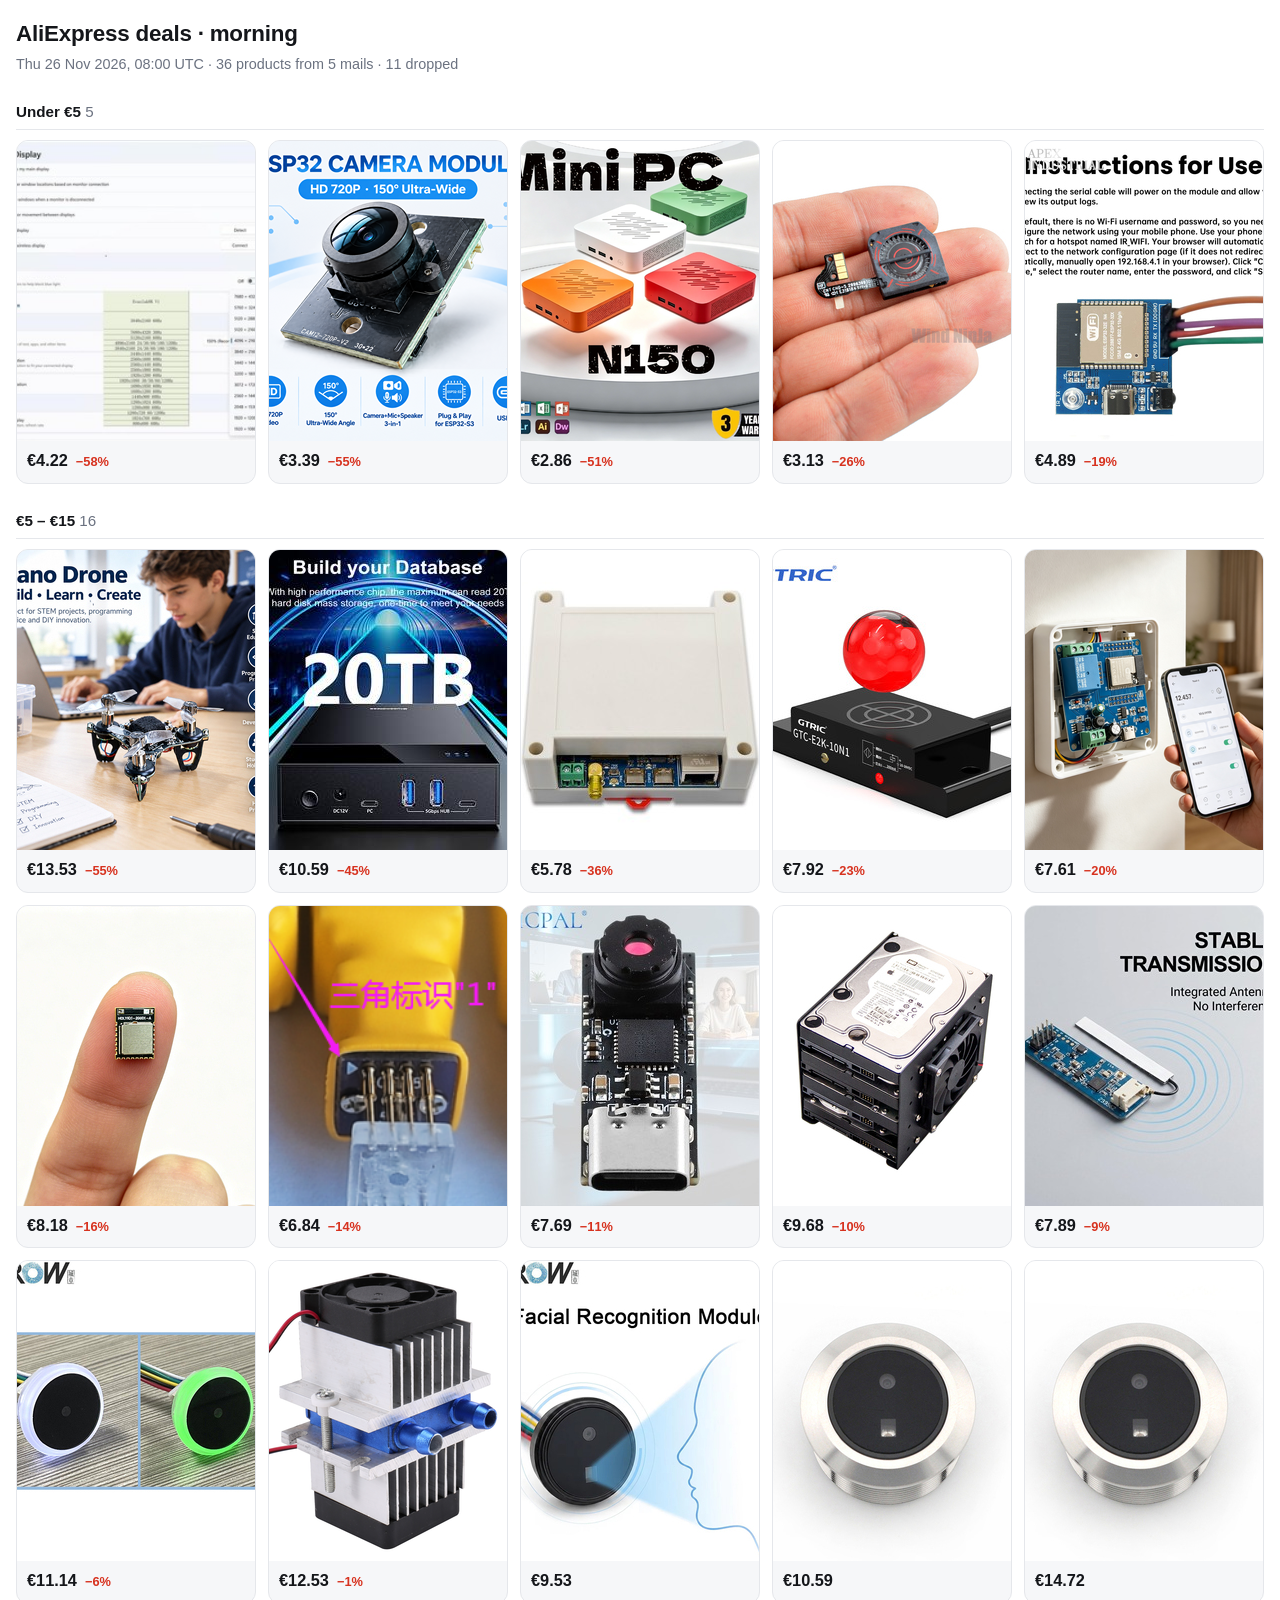
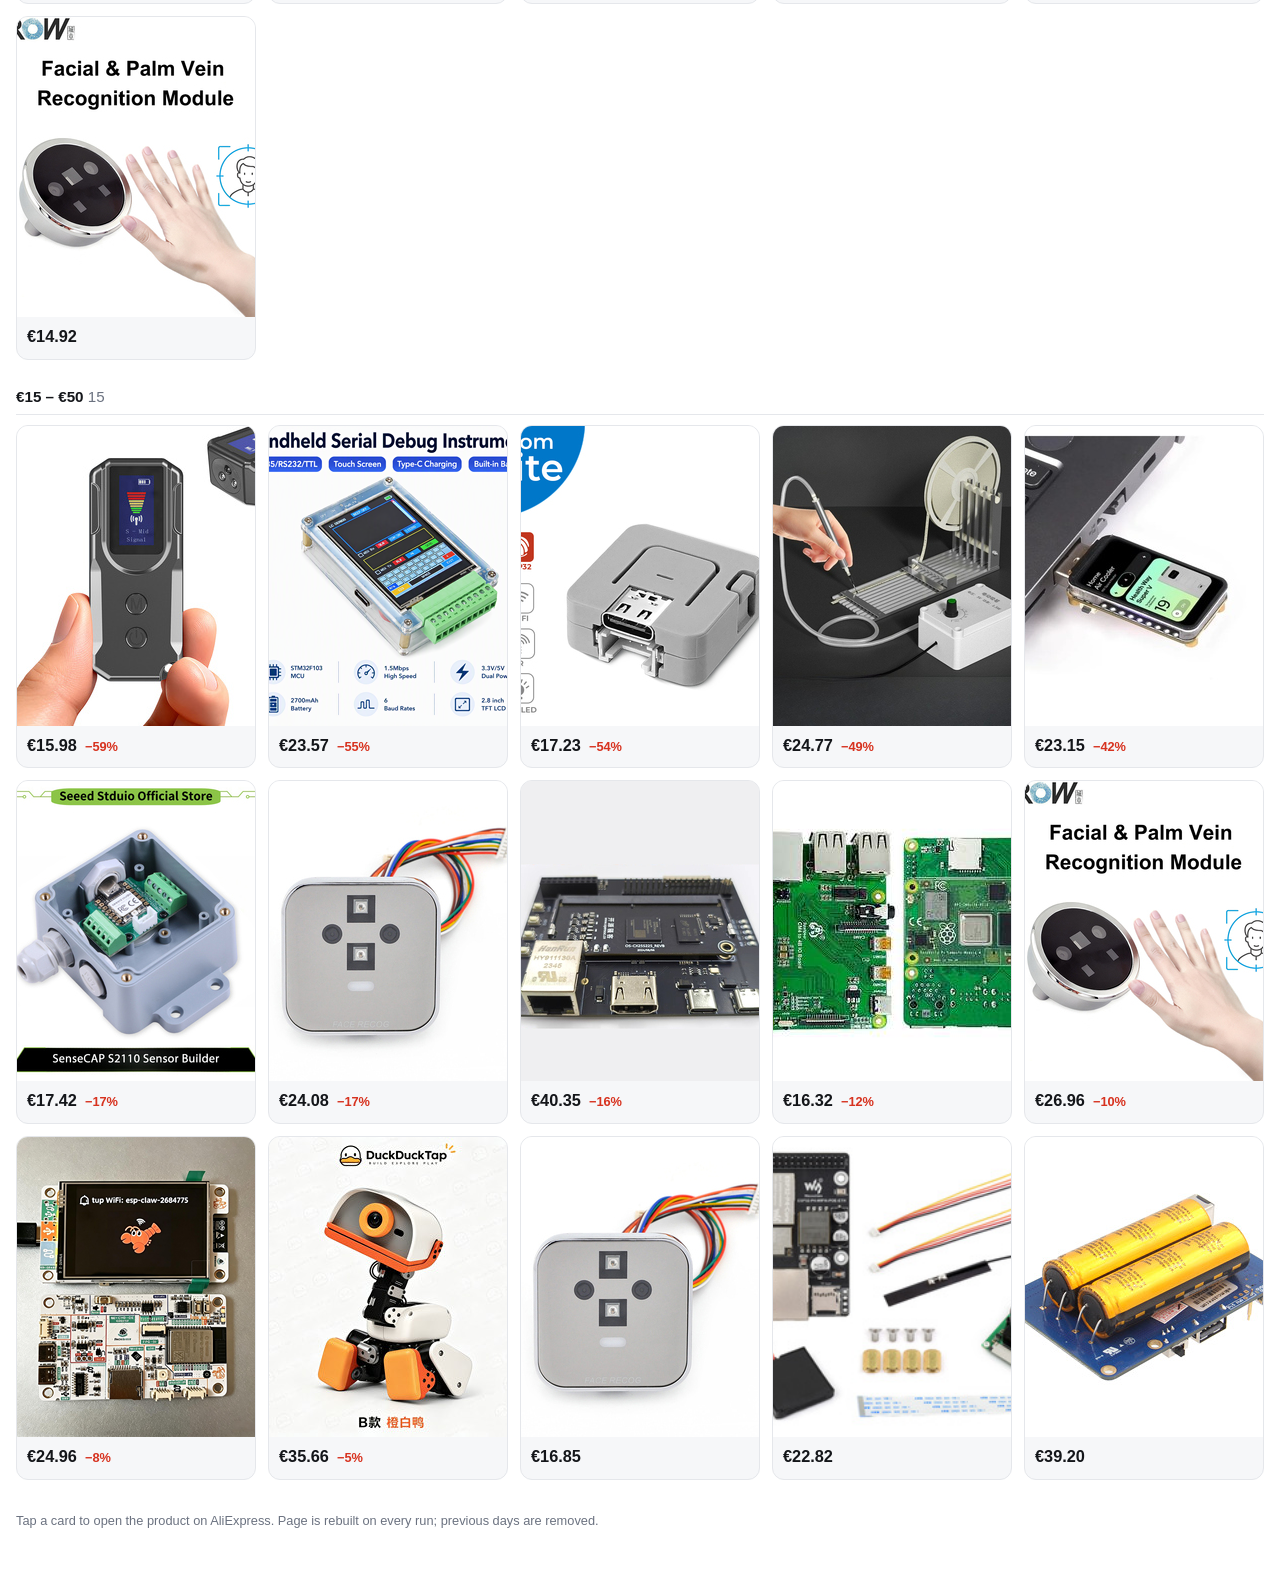
==== commit 82b25b24: "deals: morning 2026-11-26 08:00" ====
--- a/deals/index.html
+++ b/deals/index.html
@@ -3,13 +3,13 @@
 <meta charset="utf-8">
 <meta name="viewport" content="width=device-width, initial-scale=1">
 <meta name="robots" content="noindex, nofollow">
-<title>AliExpress deals — evening (25 Nov)</title>
+<title>AliExpress deals — morning (26 Nov)</title>
 <link rel="stylesheet" href="../assets/report.css">
 </head><body>
 <header>
-  <h1>AliExpress deals · evening</h1>
-  <div class="sub">Wed 25 Nov 2026, 18:00 UTC · 47 products from 5 mails · 16 dropped</div>
+  <h1>AliExpress deals · morning</h1>
+  <div class="sub">Thu 26 Nov 2026, 08:00 UTC · 36 products from 5 mails · 11 dropped</div>
 </header>
-<h2 class="band">Under €5 <span>6</span></h2><div class="grid"><a class="card" href="https://www.aliexpress.com/item/1005012934666222.html" rel="noopener"><img src="img/1005012934666222.jpg" alt="" loading="lazy" width="300" height="300"><div class="meta"><span class="price">€4.39</span><span class="disc">−60%</span></div></a><a class="card" href="https://www.aliexpress.com/item/1005011837666058.html" rel="noopener"><img src="img/1005011837666058.jpg" alt="" loading="lazy" width="300" height="300"><div class="meta"><span class="price">€4.22</span><span class="disc">−58%</span></div></a><a class="card" href="https://www.aliexpress.com/item/1005013262934928.html" rel="noopener"><img src="img/1005013262934928.png" alt="" loading="lazy" width="300" height="300"><div class="meta"><span class="price">€3.39</span><span class="disc">−55%</span></div></a><a class="card" href="https://www.aliexpress.com/item/1005012750511962.html" rel="noopener"><img src="img/1005012750511962.png" alt="" loading="lazy" width="300" height="300"><div class="meta"><span class="price">€2.86</span><span class="disc">−51%</span></div></a><a class="card" href="https://www.aliexpress.com/item/1005009586611325.html" rel="noopener"><img src="img/1005009586611325.jpg" alt="" loading="lazy" width="300" height="300"><div class="meta"><span class="price">€3.13</span><span class="disc">−26%</span></div></a><a class="card" href="https://www.aliexpress.com/item/1005010765977640.html" rel="noopener"><img src="img/1005010765977640.jpg" alt="" loading="lazy" width="300" height="300"><div class="meta"><span class="price">€4.89</span><span class="disc">−19%</span></div></a></div><h2 class="band">€5 – €15 <span>17</span></h2><div class="grid"><a class="card" href="https://www.aliexpress.com/item/1005013512849451.html" rel="noopener"><img src="img/1005013512849451.jpg" alt="" loading="lazy" width="300" height="300"><div class="meta"><span class="price">€13.53</span><span class="disc">−55%</span></div></a><a class="card" href="https://www.aliexpress.com/item/1005012769197697.html" rel="noopener"><img src="img/1005012769197697.jpg" alt="" loading="lazy" width="300" height="300"><div class="meta"><span class="price">€11.23</span><span class="disc">−53%</span></div></a><a class="card" href="https://www.aliexpress.com/item/1005007815661527.html" rel="noopener"><img src="img/1005007815661527.jpg" alt="" loading="lazy" width="300" height="300"><div class="meta"><span class="price">€10.59</span><span class="disc">−45%</span></div></a><a class="card" href="https://www.aliexpress.com/item/1005012259188187.html" rel="noopener"><img src="img/1005012259188187.jpg" alt="" loading="lazy" width="300" height="300"><div class="meta"><span class="price">€5.78</span><span class="disc">−36%</span></div></a><a class="card" href="https://www.aliexpress.com/item/1005005504326147.html" rel="noopener"><img src="img/1005005504326147.jpg" alt="" loading="lazy" width="300" height="300"><div class="meta"><span class="price">€7.92</span><span class="disc">−23%</span></div></a><a class="card" href="https://www.aliexpress.com/item/1005012992371642.html" rel="noopener"><img src="img/1005012992371642.png" alt="" loading="lazy" width="300" height="300"><div class="meta"><span class="price">€7.61</span><span class="disc">−20%</span></div></a><a class="card" href="https://www.aliexpress.com/item/1005012598038385.html" rel="noopener"><img src="img/1005012598038385.jpg" alt="" loading="lazy" width="300" height="300"><div class="meta"><span class="price">€8.18</span><span class="disc">−16%</span></div></a><a class="card" href="https://www.aliexpress.com/item/1005010580816387.html" rel="noopener"><img src="img/1005010580816387.png" alt="" loading="lazy" width="300" height="300"><div class="meta"><span class="price">€6.84</span><span class="disc">−14%</span></div></a><a class="card" href="https://www.aliexpress.com/item/1005012647494433.html" rel="noopener"><img src="img/1005012647494433.jpg" alt="" loading="lazy" width="300" height="300"><div class="meta"><span class="price">€7.69</span><span class="disc">−11%</span></div></a><a class="card" href="https://www.aliexpress.com/item/1005010718195559.html" rel="noopener"><img src="img/1005010718195559.jpg" alt="" loading="lazy" width="300" height="300"><div class="meta"><span class="price">€9.68</span><span class="disc">−10%</span></div></a><a class="card" href="https://www.aliexpress.com/item/1005012118241743.html" rel="noopener"><img src="img/1005012118241743.jpg" alt="" loading="lazy" width="300" height="300"><div class="meta"><span class="price">€7.89</span><span class="disc">−9%</span></div></a><a class="card" href="https://www.aliexpress.com/item/1005004613114129.html" rel="noopener"><img src="img/1005004613114129.jpg" alt="" loading="lazy" width="300" height="300"><div class="meta"><span class="price">€11.14</span><span class="disc">−6%</span></div></a><a class="card" href="https://www.aliexpress.com/item/1005008611280370.html" rel="noopener"><img src="img/1005008611280370.png" alt="" loading="lazy" width="300" height="300"><div class="meta"><span class="price">€12.53</span><span class="disc">−1%</span></div></a><a class="card" href="https://www.aliexpress.com/item/1005012797700977.html" rel="noopener"><img src="img/1005012797700977.jpg" alt="" loading="lazy" width="300" height="300"><div class="meta"><span class="price">€9.53</span></div></a><a class="card" href="https://www.aliexpress.com/item/1005012685602202.html" rel="noopener"><img src="img/1005012685602202.jpg" alt="" loading="lazy" width="300" height="300"><div class="meta"><span class="price">€10.59</span></div></a><a class="card" href="https://www.aliexpress.com/item/1005012297366871.html" rel="noopener"><img src="img/1005012297366871.jpg" alt="" loading="lazy" width="300" height="300"><div class="meta"><span class="price">€14.72</span></div></a><a class="card" href="https://www.aliexpress.com/item/1005012292037323.html" rel="noopener"><img src="img/1005012292037323.jpg" alt="" loading="lazy" width="300" height="300"><div class="meta"><span class="price">€14.92</span></div></a></div><h2 class="band">€15 – €50 <span>23</span></h2><div class="grid"><a class="card" href="https://www.aliexpress.com/item/1005011653661956.html" rel="noopener"><img src="img/1005011653661956.jpg" alt="" loading="lazy" width="300" height="300"><div class="meta"><span class="price">€15.98</span><span class="disc">−59%</span></div></a><a class="card" href="https://www.aliexpress.com/item/1005012995637461.html" rel="noopener"><img src="img/1005012995637461.png" alt="" loading="lazy" width="300" height="300"><div class="meta"><span class="price">€23.57</span><span class="disc">−55%</span></div></a><a class="card" href="https://www.aliexpress.com/item/1005010439231912.html" rel="noopener"><img src="img/1005010439231912.jpg" alt="" loading="lazy" width="300" height="300"><div class="meta"><span class="price">€17.23</span><span class="disc">−54%</span></div></a><a class="card" href="https://www.aliexpress.com/item/1005011657091680.html" rel="noopener"><img src="img/1005011657091680.jpg" alt="" loading="lazy" width="300" height="300"><div class="meta"><span class="price">€24.77</span><span class="disc">−49%</span></div></a><a class="card" href="https://www.aliexpress.com/item/1005012101169894.html" rel="noopener"><img src="img/1005012101169894.jpg" alt="" loading="lazy" width="300" height="300"><div class="meta"><span class="price">€15.11</span><span class="disc">−42%</span></div></a><a class="card" href="https://www.aliexpress.com/item/1005013362100831.html" rel="noopener"><img src="img/1005013362100831.jpg" alt="" loading="lazy" width="300" height="300"><div class="meta"><span class="price">€23.15</span><span class="disc">−42%</span></div></a><a class="card" href="https://www.aliexpress.com/item/1005012839042905.html" rel="noopener"><img src="img/1005012839042905.jpg" alt="" loading="lazy" width="300" height="300"><div class="meta"><span class="price">€36.78</span><span class="disc">−37%</span></div></a><a class="card" href="https://www.aliexpress.com/item/1005008599335024.html" rel="noopener"><img src="img/1005008599335024.jpg" alt="" loading="lazy" width="300" height="300"><div class="meta"><span class="price">€46.55</span><span class="disc">−28%</span></div></a><a class="card" href="https://www.aliexpress.com/item/1005008394075585.html" rel="noopener"><img src="img/1005008394075585.jpg" alt="" loading="lazy" width="300" height="300"><div class="meta"><span class="price">€17.42</span><span class="disc">−17%</span></div></a><a class="card" href="https://www.aliexpress.com/item/1005012414579321.html" rel="noopener"><img src="img/1005012414579321.jpg" alt="" loading="lazy" width="300" height="300"><div class="meta"><span class="price">€24.08</span><span class="disc">−17%</span></div></a><a class="card" href="https://www.aliexpress.com/item/1005010427999320.html" rel="noopener"><img src="img/1005010427999320.jpg" alt="" loading="lazy" width="300" height="300"><div class="meta"><span class="price">€40.35</span><span class="disc">−16%</span></div></a><a class="card" href="https://www.aliexpress.com/item/1005008784967420.html" rel="noopener"><img src="img/1005008784967420.jpg" alt="" loading="lazy" width="300" height="300"><div class="meta"><span class="price">€16.32</span><span class="disc">−12%</span></div></a><a class="card" href="https://www.aliexpress.com/item/1005012950783537.html" rel="noopener"><img src="img/1005012950783537.webp" alt="" loading="lazy" width="300" height="300"><div class="meta"><span class="price">€23.68</span><span class="disc">−10%</span></div></a><a class="card" href="https://www.aliexpress.com/item/32920899707.html" rel="noopener"><img src="img/32920899707.jpg" alt="" loading="lazy" width="300" height="300"><div class="meta"><span class="price">€26.96</span><span class="disc">−10%</span></div></a><a class="card" href="https://www.aliexpress.com/item/1005007622840217.html" rel="noopener"><img src="img/1005007622840217.webp" alt="" loading="lazy" width="300" height="300"><div class="meta"><span class="price">€40.51</span><span class="disc">−10%</span></div></a><a class="card" href="https://www.aliexpress.com/item/1005013099059615.html" rel="noopener"><img src="img/1005013099059615.png" alt="" loading="lazy" width="300" height="300"><div class="meta"><span class="price">€24.96</span><span class="disc">−8%</span></div></a><a class="card" href="https://www.aliexpress.com/item/1005013623460838.html" rel="noopener"><img src="img/1005013623460838.jpg" alt="" loading="lazy" width="300" height="300"><div class="meta"><span class="price">€35.66</span><span class="disc">−5%</span></div></a><a class="card" href="https://www.aliexpress.com/item/1005012951384350.html" rel="noopener"><img src="img/1005012951384350.jpg" alt="" loading="lazy" width="300" height="300"><div class="meta"><span class="price">€16.85</span></div></a><a class="card" href="https://www.aliexpress.com/item/1005012053475402.html" rel="noopener"><img src="img/1005012053475402.jpg" alt="" loading="lazy" width="300" height="300"><div class="meta"><span class="price">€21.76</span></div></a><a class="card" href="https://www.aliexpress.com/item/1005012033058584.html" rel="noopener"><img src="img/1005012033058584.jpg" alt="" loading="lazy" width="300" height="300"><div class="meta"><span class="price">€22.82</span></div></a><a class="card" href="https://www.aliexpress.com/item/1005012302998046.html" rel="noopener"><img src="img/1005012302998046.jpg" alt="" loading="lazy" width="300" height="300"><div class="meta"><span class="price">€24.69</span></div></a><a class="card" href="https://www.aliexpress.com/item/1005006457935487.html" rel="noopener"><img src="img/1005006457935487.jpg" alt="" loading="lazy" width="300" height="300"><div class="meta"><span class="price">€38.55</span></div></a><a class="card" href="https://www.aliexpress.com/item/1005013321886291.html" rel="noopener"><img src="img/1005013321886291.jpg" alt="" loading="lazy" width="300" height="300"><div class="meta"><span class="price">€39.20</span></div></a></div><h2 class="band">Price unknown <span>1</span></h2><div class="grid"><a class="card" href="https://www.aliexpress.com/item/1005012785283952.html" rel="noopener"><img src="img/1005012785283952.jpg" alt="" loading="lazy" width="300" height="300"><div class="meta"><span class="price">—</span></div></a></div>
+<h2 class="band">Under €5 <span>5</span></h2><div class="grid"><a class="card" href="https://www.aliexpress.com/item/1005011837666058.html" rel="noopener"><img src="img/1005011837666058.jpg" alt="" loading="lazy" width="300" height="300"><div class="meta"><span class="price">€4.22</span><span class="disc">−58%</span></div></a><a class="card" href="https://www.aliexpress.com/item/1005013262934928.html" rel="noopener"><img src="img/1005013262934928.png" alt="" loading="lazy" width="300" height="300"><div class="meta"><span class="price">€3.39</span><span class="disc">−55%</span></div></a><a class="card" href="https://www.aliexpress.com/item/1005012750511962.html" rel="noopener"><img src="img/1005012750511962.png" alt="" loading="lazy" width="300" height="300"><div class="meta"><span class="price">€2.86</span><span class="disc">−51%</span></div></a><a class="card" href="https://www.aliexpress.com/item/1005009586611325.html" rel="noopener"><img src="img/1005009586611325.jpg" alt="" loading="lazy" width="300" height="300"><div class="meta"><span class="price">€3.13</span><span class="disc">−26%</span></div></a><a class="card" href="https://www.aliexpress.com/item/1005010765977640.html" rel="noopener"><img src="img/1005010765977640.jpg" alt="" loading="lazy" width="300" height="300"><div class="meta"><span class="price">€4.89</span><span class="disc">−19%</span></div></a></div><h2 class="band">€5 – €15 <span>16</span></h2><div class="grid"><a class="card" href="https://www.aliexpress.com/item/1005013512849451.html" rel="noopener"><img src="img/1005013512849451.jpg" alt="" loading="lazy" width="300" height="300"><div class="meta"><span class="price">€13.53</span><span class="disc">−55%</span></div></a><a class="card" href="https://www.aliexpress.com/item/1005007815661527.html" rel="noopener"><img src="img/1005007815661527.jpg" alt="" loading="lazy" width="300" height="300"><div class="meta"><span class="price">€10.59</span><span class="disc">−45%</span></div></a><a class="card" href="https://www.aliexpress.com/item/1005012259188187.html" rel="noopener"><img src="img/1005012259188187.jpg" alt="" loading="lazy" width="300" height="300"><div class="meta"><span class="price">€5.78</span><span class="disc">−36%</span></div></a><a class="card" href="https://www.aliexpress.com/item/1005005504326147.html" rel="noopener"><img src="img/1005005504326147.jpg" alt="" loading="lazy" width="300" height="300"><div class="meta"><span class="price">€7.92</span><span class="disc">−23%</span></div></a><a class="card" href="https://www.aliexpress.com/item/1005012992371642.html" rel="noopener"><img src="img/1005012992371642.png" alt="" loading="lazy" width="300" height="300"><div class="meta"><span class="price">€7.61</span><span class="disc">−20%</span></div></a><a class="card" href="https://www.aliexpress.com/item/1005012598038385.html" rel="noopener"><img src="img/1005012598038385.jpg" alt="" loading="lazy" width="300" height="300"><div class="meta"><span class="price">€8.18</span><span class="disc">−16%</span></div></a><a class="card" href="https://www.aliexpress.com/item/1005010580816387.html" rel="noopener"><img src="img/1005010580816387.png" alt="" loading="lazy" width="300" height="300"><div class="meta"><span class="price">€6.84</span><span class="disc">−14%</span></div></a><a class="card" href="https://www.aliexpress.com/item/1005012647494433.html" rel="noopener"><img src="img/1005012647494433.jpg" alt="" loading="lazy" width="300" height="300"><div class="meta"><span class="price">€7.69</span><span class="disc">−11%</span></div></a><a class="card" href="https://www.aliexpress.com/item/1005010718195559.html" rel="noopener"><img src="img/1005010718195559.jpg" alt="" loading="lazy" width="300" height="300"><div class="meta"><span class="price">€9.68</span><span class="disc">−10%</span></div></a><a class="card" href="https://www.aliexpress.com/item/1005012118241743.html" rel="noopener"><img src="img/1005012118241743.jpg" alt="" loading="lazy" width="300" height="300"><div class="meta"><span class="price">€7.89</span><span class="disc">−9%</span></div></a><a class="card" href="https://www.aliexpress.com/item/1005004613114129.html" rel="noopener"><img src="img/1005004613114129.jpg" alt="" loading="lazy" width="300" height="300"><div class="meta"><span class="price">€11.14</span><span class="disc">−6%</span></div></a><a class="card" href="https://www.aliexpress.com/item/1005008611280370.html" rel="noopener"><img src="img/1005008611280370.png" alt="" loading="lazy" width="300" height="300"><div class="meta"><span class="price">€12.53</span><span class="disc">−1%</span></div></a><a class="card" href="https://www.aliexpress.com/item/1005012797700977.html" rel="noopener"><img src="img/1005012797700977.jpg" alt="" loading="lazy" width="300" height="300"><div class="meta"><span class="price">€9.53</span></div></a><a class="card" href="https://www.aliexpress.com/item/1005012685602202.html" rel="noopener"><img src="img/1005012685602202.jpg" alt="" loading="lazy" width="300" height="300"><div class="meta"><span class="price">€10.59</span></div></a><a class="card" href="https://www.aliexpress.com/item/1005012297366871.html" rel="noopener"><img src="img/1005012297366871.jpg" alt="" loading="lazy" width="300" height="300"><div class="meta"><span class="price">€14.72</span></div></a><a class="card" href="https://www.aliexpress.com/item/1005012292037323.html" rel="noopener"><img src="img/1005012292037323.jpg" alt="" loading="lazy" width="300" height="300"><div class="meta"><span class="price">€14.92</span></div></a></div><h2 class="band">€15 – €50 <span>15</span></h2><div class="grid"><a class="card" href="https://www.aliexpress.com/item/1005011653661956.html" rel="noopener"><img src="img/1005011653661956.jpg" alt="" loading="lazy" width="300" height="300"><div class="meta"><span class="price">€15.98</span><span class="disc">−59%</span></div></a><a class="card" href="https://www.aliexpress.com/item/1005012995637461.html" rel="noopener"><img src="img/1005012995637461.png" alt="" loading="lazy" width="300" height="300"><div class="meta"><span class="price">€23.57</span><span class="disc">−55%</span></div></a><a class="card" href="https://www.aliexpress.com/item/1005010439231912.html" rel="noopener"><img src="img/1005010439231912.jpg" alt="" loading="lazy" width="300" height="300"><div class="meta"><span class="price">€17.23</span><span class="disc">−54%</span></div></a><a class="card" href="https://www.aliexpress.com/item/1005011657091680.html" rel="noopener"><img src="img/1005011657091680.jpg" alt="" loading="lazy" width="300" height="300"><div class="meta"><span class="price">€24.77</span><span class="disc">−49%</span></div></a><a class="card" href="https://www.aliexpress.com/item/1005013362100831.html" rel="noopener"><img src="img/1005013362100831.jpg" alt="" loading="lazy" width="300" height="300"><div class="meta"><span class="price">€23.15</span><span class="disc">−42%</span></div></a><a class="card" href="https://www.aliexpress.com/item/1005008394075585.html" rel="noopener"><img src="img/1005008394075585.jpg" alt="" loading="lazy" width="300" height="300"><div class="meta"><span class="price">€17.42</span><span class="disc">−17%</span></div></a><a class="card" href="https://www.aliexpress.com/item/1005012414579321.html" rel="noopener"><img src="img/1005012414579321.jpg" alt="" loading="lazy" width="300" height="300"><div class="meta"><span class="price">€24.08</span><span class="disc">−17%</span></div></a><a class="card" href="https://www.aliexpress.com/item/1005010427999320.html" rel="noopener"><img src="img/1005010427999320.jpg" alt="" loading="lazy" width="300" height="300"><div class="meta"><span class="price">€40.35</span><span class="disc">−16%</span></div></a><a class="card" href="https://www.aliexpress.com/item/1005008784967420.html" rel="noopener"><img src="img/1005008784967420.jpg" alt="" loading="lazy" width="300" height="300"><div class="meta"><span class="price">€16.32</span><span class="disc">−12%</span></div></a><a class="card" href="https://www.aliexpress.com/item/32920899707.html" rel="noopener"><img src="img/32920899707.jpg" alt="" loading="lazy" width="300" height="300"><div class="meta"><span class="price">€26.96</span><span class="disc">−10%</span></div></a><a class="card" href="https://www.aliexpress.com/item/1005013099059615.html" rel="noopener"><img src="img/1005013099059615.png" alt="" loading="lazy" width="300" height="300"><div class="meta"><span class="price">€24.96</span><span class="disc">−8%</span></div></a><a class="card" href="https://www.aliexpress.com/item/1005013623460838.html" rel="noopener"><img src="img/1005013623460838.jpg" alt="" loading="lazy" width="300" height="300"><div class="meta"><span class="price">€35.66</span><span class="disc">−5%</span></div></a><a class="card" href="https://www.aliexpress.com/item/1005012951384350.html" rel="noopener"><img src="img/1005012951384350.jpg" alt="" loading="lazy" width="300" height="300"><div class="meta"><span class="price">€16.85</span></div></a><a class="card" href="https://www.aliexpress.com/item/1005012033058584.html" rel="noopener"><img src="img/1005012033058584.jpg" alt="" loading="lazy" width="300" height="300"><div class="meta"><span class="price">€22.82</span></div></a><a class="card" href="https://www.aliexpress.com/item/1005013321886291.html" rel="noopener"><img src="img/1005013321886291.jpg" alt="" loading="lazy" width="300" height="300"><div class="meta"><span class="price">€39.20</span></div></a></div>
 <footer>Tap a card to open the product on AliExpress. Page is rebuilt on every run; previous days are removed.</footer>
 </body></html>
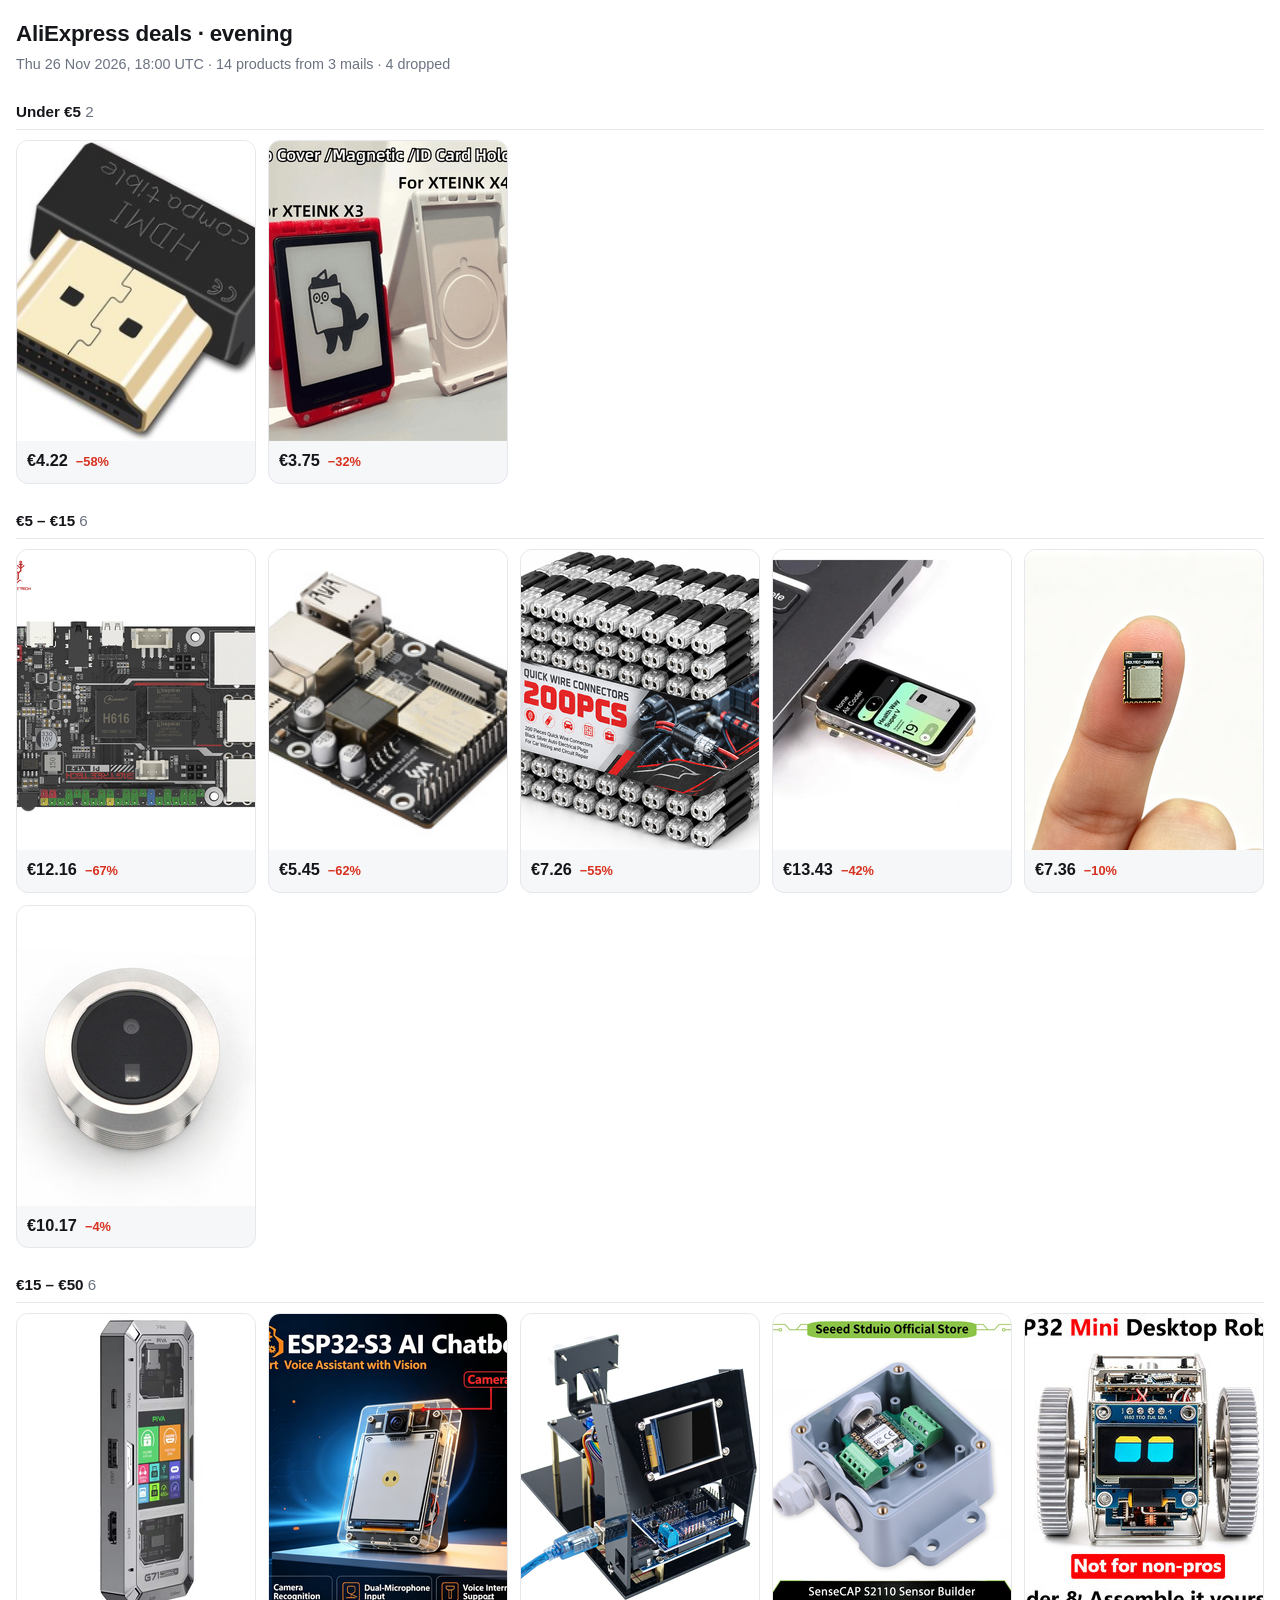
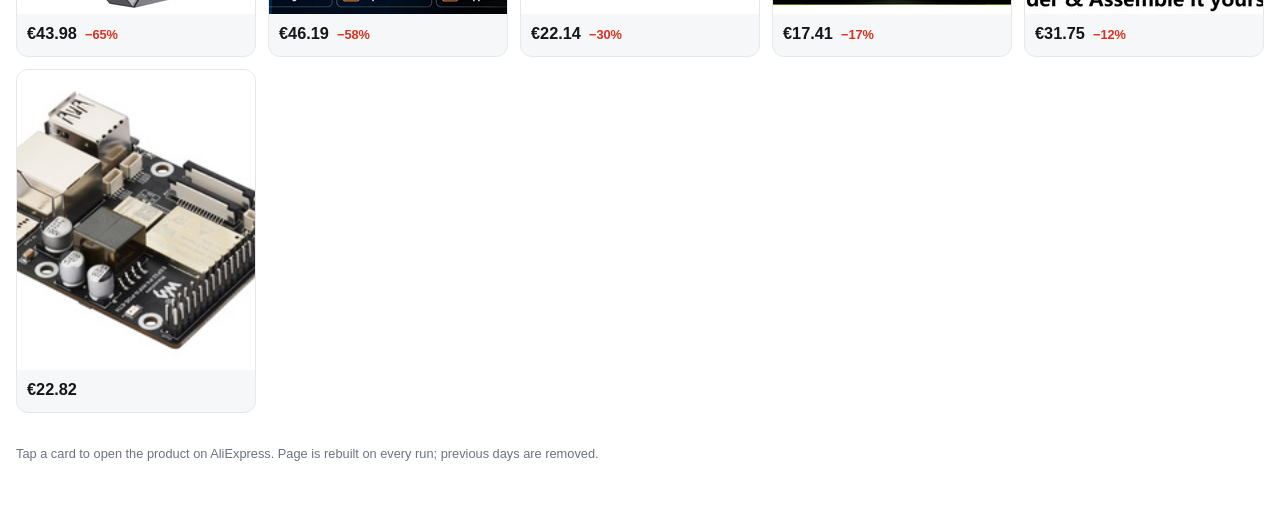
==== commit 0b9f2e2b: "deals: evening 2026-11-26 18:00" ====
--- a/deals/index.html
+++ b/deals/index.html
@@ -3,13 +3,13 @@
 <meta charset="utf-8">
 <meta name="viewport" content="width=device-width, initial-scale=1">
 <meta name="robots" content="noindex, nofollow">
-<title>AliExpress deals — morning (26 Nov)</title>
+<title>AliExpress deals — evening (26 Nov)</title>
 <link rel="stylesheet" href="../assets/report.css">
 </head><body>
 <header>
-  <h1>AliExpress deals · morning</h1>
-  <div class="sub">Thu 26 Nov 2026, 08:00 UTC · 36 products from 5 mails · 11 dropped</div>
+  <h1>AliExpress deals · evening</h1>
+  <div class="sub">Thu 26 Nov 2026, 18:00 UTC · 14 products from 3 mails · 4 dropped</div>
 </header>
-<h2 class="band">Under €5 <span>5</span></h2><div class="grid"><a class="card" href="https://www.aliexpress.com/item/1005011837666058.html" rel="noopener"><img src="img/1005011837666058.jpg" alt="" loading="lazy" width="300" height="300"><div class="meta"><span class="price">€4.22</span><span class="disc">−58%</span></div></a><a class="card" href="https://www.aliexpress.com/item/1005013262934928.html" rel="noopener"><img src="img/1005013262934928.png" alt="" loading="lazy" width="300" height="300"><div class="meta"><span class="price">€3.39</span><span class="disc">−55%</span></div></a><a class="card" href="https://www.aliexpress.com/item/1005012750511962.html" rel="noopener"><img src="img/1005012750511962.png" alt="" loading="lazy" width="300" height="300"><div class="meta"><span class="price">€2.86</span><span class="disc">−51%</span></div></a><a class="card" href="https://www.aliexpress.com/item/1005009586611325.html" rel="noopener"><img src="img/1005009586611325.jpg" alt="" loading="lazy" width="300" height="300"><div class="meta"><span class="price">€3.13</span><span class="disc">−26%</span></div></a><a class="card" href="https://www.aliexpress.com/item/1005010765977640.html" rel="noopener"><img src="img/1005010765977640.jpg" alt="" loading="lazy" width="300" height="300"><div class="meta"><span class="price">€4.89</span><span class="disc">−19%</span></div></a></div><h2 class="band">€5 – €15 <span>16</span></h2><div class="grid"><a class="card" href="https://www.aliexpress.com/item/1005013512849451.html" rel="noopener"><img src="img/1005013512849451.jpg" alt="" loading="lazy" width="300" height="300"><div class="meta"><span class="price">€13.53</span><span class="disc">−55%</span></div></a><a class="card" href="https://www.aliexpress.com/item/1005007815661527.html" rel="noopener"><img src="img/1005007815661527.jpg" alt="" loading="lazy" width="300" height="300"><div class="meta"><span class="price">€10.59</span><span class="disc">−45%</span></div></a><a class="card" href="https://www.aliexpress.com/item/1005012259188187.html" rel="noopener"><img src="img/1005012259188187.jpg" alt="" loading="lazy" width="300" height="300"><div class="meta"><span class="price">€5.78</span><span class="disc">−36%</span></div></a><a class="card" href="https://www.aliexpress.com/item/1005005504326147.html" rel="noopener"><img src="img/1005005504326147.jpg" alt="" loading="lazy" width="300" height="300"><div class="meta"><span class="price">€7.92</span><span class="disc">−23%</span></div></a><a class="card" href="https://www.aliexpress.com/item/1005012992371642.html" rel="noopener"><img src="img/1005012992371642.png" alt="" loading="lazy" width="300" height="300"><div class="meta"><span class="price">€7.61</span><span class="disc">−20%</span></div></a><a class="card" href="https://www.aliexpress.com/item/1005012598038385.html" rel="noopener"><img src="img/1005012598038385.jpg" alt="" loading="lazy" width="300" height="300"><div class="meta"><span class="price">€8.18</span><span class="disc">−16%</span></div></a><a class="card" href="https://www.aliexpress.com/item/1005010580816387.html" rel="noopener"><img src="img/1005010580816387.png" alt="" loading="lazy" width="300" height="300"><div class="meta"><span class="price">€6.84</span><span class="disc">−14%</span></div></a><a class="card" href="https://www.aliexpress.com/item/1005012647494433.html" rel="noopener"><img src="img/1005012647494433.jpg" alt="" loading="lazy" width="300" height="300"><div class="meta"><span class="price">€7.69</span><span class="disc">−11%</span></div></a><a class="card" href="https://www.aliexpress.com/item/1005010718195559.html" rel="noopener"><img src="img/1005010718195559.jpg" alt="" loading="lazy" width="300" height="300"><div class="meta"><span class="price">€9.68</span><span class="disc">−10%</span></div></a><a class="card" href="https://www.aliexpress.com/item/1005012118241743.html" rel="noopener"><img src="img/1005012118241743.jpg" alt="" loading="lazy" width="300" height="300"><div class="meta"><span class="price">€7.89</span><span class="disc">−9%</span></div></a><a class="card" href="https://www.aliexpress.com/item/1005004613114129.html" rel="noopener"><img src="img/1005004613114129.jpg" alt="" loading="lazy" width="300" height="300"><div class="meta"><span class="price">€11.14</span><span class="disc">−6%</span></div></a><a class="card" href="https://www.aliexpress.com/item/1005008611280370.html" rel="noopener"><img src="img/1005008611280370.png" alt="" loading="lazy" width="300" height="300"><div class="meta"><span class="price">€12.53</span><span class="disc">−1%</span></div></a><a class="card" href="https://www.aliexpress.com/item/1005012797700977.html" rel="noopener"><img src="img/1005012797700977.jpg" alt="" loading="lazy" width="300" height="300"><div class="meta"><span class="price">€9.53</span></div></a><a class="card" href="https://www.aliexpress.com/item/1005012685602202.html" rel="noopener"><img src="img/1005012685602202.jpg" alt="" loading="lazy" width="300" height="300"><div class="meta"><span class="price">€10.59</span></div></a><a class="card" href="https://www.aliexpress.com/item/1005012297366871.html" rel="noopener"><img src="img/1005012297366871.jpg" alt="" loading="lazy" width="300" height="300"><div class="meta"><span class="price">€14.72</span></div></a><a class="card" href="https://www.aliexpress.com/item/1005012292037323.html" rel="noopener"><img src="img/1005012292037323.jpg" alt="" loading="lazy" width="300" height="300"><div class="meta"><span class="price">€14.92</span></div></a></div><h2 class="band">€15 – €50 <span>15</span></h2><div class="grid"><a class="card" href="https://www.aliexpress.com/item/1005011653661956.html" rel="noopener"><img src="img/1005011653661956.jpg" alt="" loading="lazy" width="300" height="300"><div class="meta"><span class="price">€15.98</span><span class="disc">−59%</span></div></a><a class="card" href="https://www.aliexpress.com/item/1005012995637461.html" rel="noopener"><img src="img/1005012995637461.png" alt="" loading="lazy" width="300" height="300"><div class="meta"><span class="price">€23.57</span><span class="disc">−55%</span></div></a><a class="card" href="https://www.aliexpress.com/item/1005010439231912.html" rel="noopener"><img src="img/1005010439231912.jpg" alt="" loading="lazy" width="300" height="300"><div class="meta"><span class="price">€17.23</span><span class="disc">−54%</span></div></a><a class="card" href="https://www.aliexpress.com/item/1005011657091680.html" rel="noopener"><img src="img/1005011657091680.jpg" alt="" loading="lazy" width="300" height="300"><div class="meta"><span class="price">€24.77</span><span class="disc">−49%</span></div></a><a class="card" href="https://www.aliexpress.com/item/1005013362100831.html" rel="noopener"><img src="img/1005013362100831.jpg" alt="" loading="lazy" width="300" height="300"><div class="meta"><span class="price">€23.15</span><span class="disc">−42%</span></div></a><a class="card" href="https://www.aliexpress.com/item/1005008394075585.html" rel="noopener"><img src="img/1005008394075585.jpg" alt="" loading="lazy" width="300" height="300"><div class="meta"><span class="price">€17.42</span><span class="disc">−17%</span></div></a><a class="card" href="https://www.aliexpress.com/item/1005012414579321.html" rel="noopener"><img src="img/1005012414579321.jpg" alt="" loading="lazy" width="300" height="300"><div class="meta"><span class="price">€24.08</span><span class="disc">−17%</span></div></a><a class="card" href="https://www.aliexpress.com/item/1005010427999320.html" rel="noopener"><img src="img/1005010427999320.jpg" alt="" loading="lazy" width="300" height="300"><div class="meta"><span class="price">€40.35</span><span class="disc">−16%</span></div></a><a class="card" href="https://www.aliexpress.com/item/1005008784967420.html" rel="noopener"><img src="img/1005008784967420.jpg" alt="" loading="lazy" width="300" height="300"><div class="meta"><span class="price">€16.32</span><span class="disc">−12%</span></div></a><a class="card" href="https://www.aliexpress.com/item/32920899707.html" rel="noopener"><img src="img/32920899707.jpg" alt="" loading="lazy" width="300" height="300"><div class="meta"><span class="price">€26.96</span><span class="disc">−10%</span></div></a><a class="card" href="https://www.aliexpress.com/item/1005013099059615.html" rel="noopener"><img src="img/1005013099059615.png" alt="" loading="lazy" width="300" height="300"><div class="meta"><span class="price">€24.96</span><span class="disc">−8%</span></div></a><a class="card" href="https://www.aliexpress.com/item/1005013623460838.html" rel="noopener"><img src="img/1005013623460838.jpg" alt="" loading="lazy" width="300" height="300"><div class="meta"><span class="price">€35.66</span><span class="disc">−5%</span></div></a><a class="card" href="https://www.aliexpress.com/item/1005012951384350.html" rel="noopener"><img src="img/1005012951384350.jpg" alt="" loading="lazy" width="300" height="300"><div class="meta"><span class="price">€16.85</span></div></a><a class="card" href="https://www.aliexpress.com/item/1005012033058584.html" rel="noopener"><img src="img/1005012033058584.jpg" alt="" loading="lazy" width="300" height="300"><div class="meta"><span class="price">€22.82</span></div></a><a class="card" href="https://www.aliexpress.com/item/1005013321886291.html" rel="noopener"><img src="img/1005013321886291.jpg" alt="" loading="lazy" width="300" height="300"><div class="meta"><span class="price">€39.20</span></div></a></div>
+<h2 class="band">Under €5 <span>2</span></h2><div class="grid"><a class="card" href="https://www.aliexpress.com/item/1005011837666058.html" rel="noopener"><img src="img/1005011837666058.jpg" alt="" loading="lazy" width="300" height="300"><div class="meta"><span class="price">€4.22</span><span class="disc">−58%</span></div></a><a class="card" href="https://www.aliexpress.com/item/1005012721028488.html" rel="noopener"><img src="img/1005012721028488.png" alt="" loading="lazy" width="300" height="300"><div class="meta"><span class="price">€3.75</span><span class="disc">−32%</span></div></a></div><h2 class="band">€5 – €15 <span>6</span></h2><div class="grid"><a class="card" href="https://www.aliexpress.com/item/1005006043626045.html" rel="noopener"><img src="img/1005006043626045.jpg" alt="" loading="lazy" width="300" height="300"><div class="meta"><span class="price">€12.16</span><span class="disc">−67%</span></div></a><a class="card" href="https://www.aliexpress.com/item/1005005757071715.html" rel="noopener"><img src="img/1005005757071715.jpg" alt="" loading="lazy" width="300" height="300"><div class="meta"><span class="price">€5.45</span><span class="disc">−62%</span></div></a><a class="card" href="https://www.aliexpress.com/item/1005013110110305.html" rel="noopener"><img src="img/1005013110110305.jpg" alt="" loading="lazy" width="300" height="300"><div class="meta"><span class="price">€7.26</span><span class="disc">−55%</span></div></a><a class="card" href="https://www.aliexpress.com/item/1005013362100831.html" rel="noopener"><img src="img/1005013362100831.jpg" alt="" loading="lazy" width="300" height="300"><div class="meta"><span class="price">€13.43</span><span class="disc">−42%</span></div></a><a class="card" href="https://www.aliexpress.com/item/1005012598038385.html" rel="noopener"><img src="img/1005012598038385.jpg" alt="" loading="lazy" width="300" height="300"><div class="meta"><span class="price">€7.36</span><span class="disc">−10%</span></div></a><a class="card" href="https://www.aliexpress.com/item/1005012685602202.html" rel="noopener"><img src="img/1005012685602202.jpg" alt="" loading="lazy" width="300" height="300"><div class="meta"><span class="price">€10.17</span><span class="disc">−4%</span></div></a></div><h2 class="band">€15 – €50 <span>6</span></h2><div class="grid"><a class="card" href="https://www.aliexpress.com/item/1005010130367968.html" rel="noopener"><img src="img/1005010130367968.jpg" alt="" loading="lazy" width="300" height="300"><div class="meta"><span class="price">€43.98</span><span class="disc">−65%</span></div></a><a class="card" href="https://www.aliexpress.com/item/1005013177546685.html" rel="noopener"><img src="img/1005013177546685.png" alt="" loading="lazy" width="300" height="300"><div class="meta"><span class="price">€46.19</span><span class="disc">−58%</span></div></a><a class="card" href="https://www.aliexpress.com/item/1005006120708226.html" rel="noopener"><img src="img/1005006120708226.jpg" alt="" loading="lazy" width="300" height="300"><div class="meta"><span class="price">€22.14</span><span class="disc">−30%</span></div></a><a class="card" href="https://www.aliexpress.com/item/1005008394075585.html" rel="noopener"><img src="img/1005008394075585.jpg" alt="" loading="lazy" width="300" height="300"><div class="meta"><span class="price">€17.41</span><span class="disc">−17%</span></div></a><a class="card" href="https://www.aliexpress.com/item/1005013485478152.html" rel="noopener"><img src="img/1005013485478152.jpg" alt="" loading="lazy" width="300" height="300"><div class="meta"><span class="price">€31.75</span><span class="disc">−12%</span></div></a><a class="card" href="https://www.aliexpress.com/item/1005012033058584.html" rel="noopener"><img src="img/1005012033058584.jpg" alt="" loading="lazy" width="300" height="300"><div class="meta"><span class="price">€22.82</span></div></a></div>
 <footer>Tap a card to open the product on AliExpress. Page is rebuilt on every run; previous days are removed.</footer>
 </body></html>
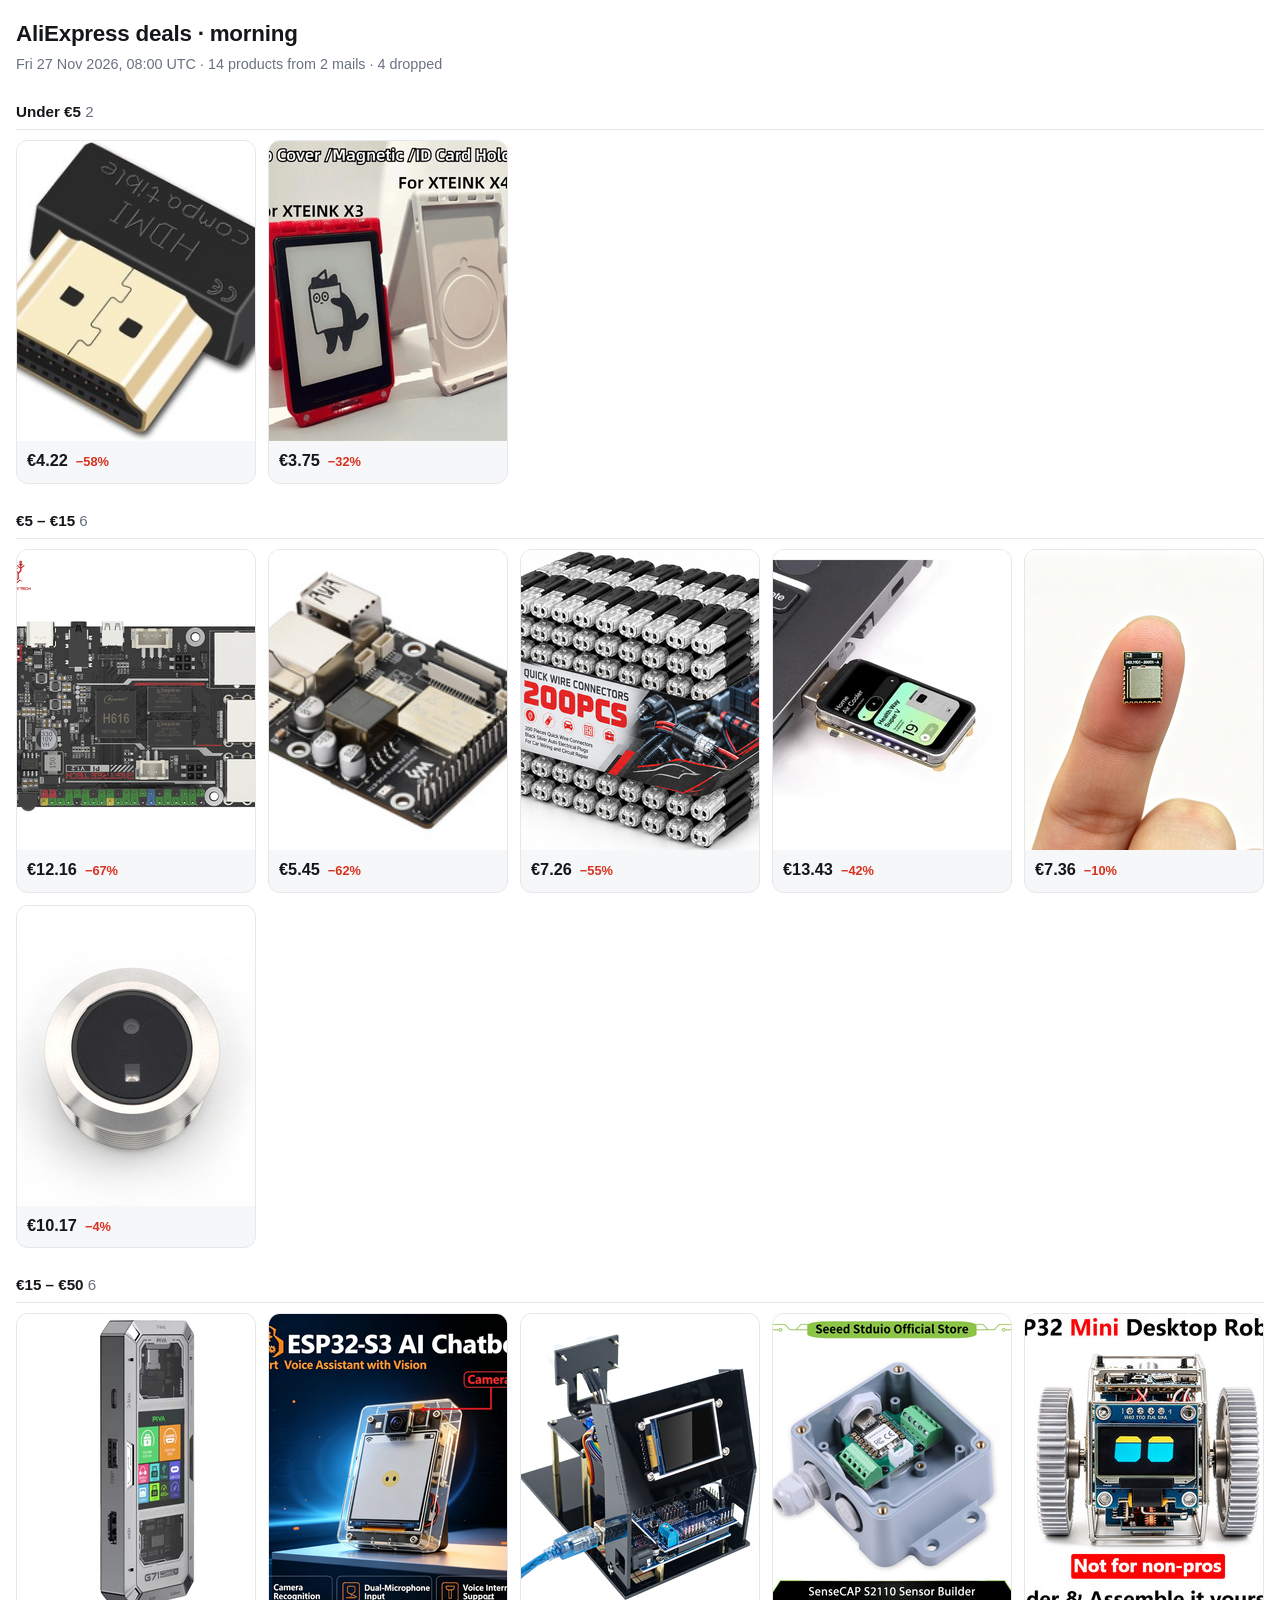
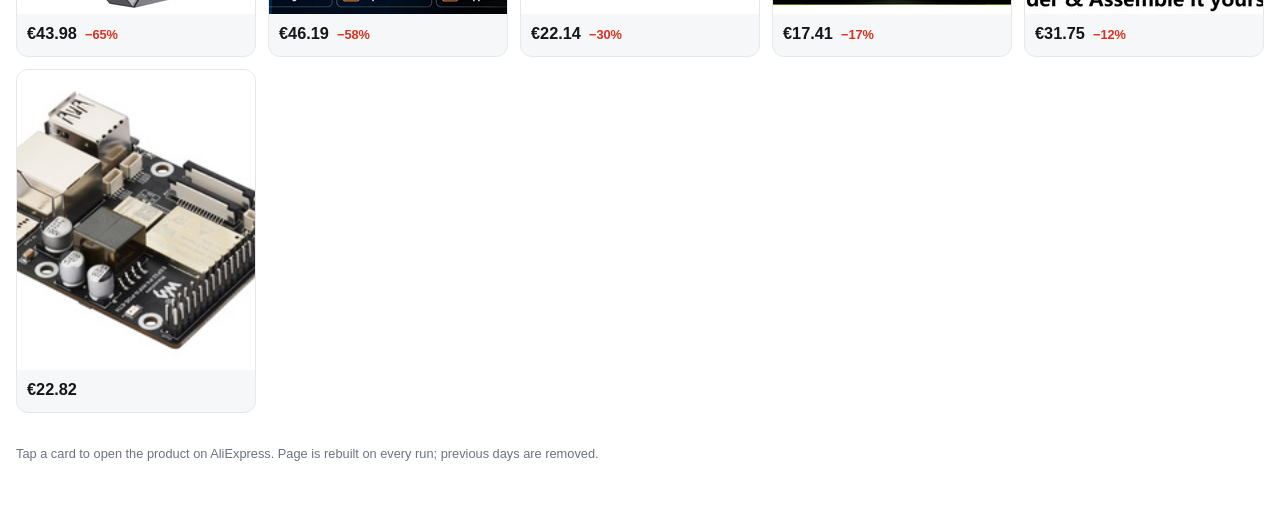
==== commit dc6d4399: "deals: morning 2026-11-27 08:00" ====
--- a/deals/index.html
+++ b/deals/index.html
@@ -3,12 +3,12 @@
 <meta charset="utf-8">
 <meta name="viewport" content="width=device-width, initial-scale=1">
 <meta name="robots" content="noindex, nofollow">
-<title>AliExpress deals — evening (26 Nov)</title>
+<title>AliExpress deals — morning (27 Nov)</title>
 <link rel="stylesheet" href="../assets/report.css">
 </head><body>
 <header>
-  <h1>AliExpress deals · evening</h1>
-  <div class="sub">Thu 26 Nov 2026, 18:00 UTC · 14 products from 3 mails · 4 dropped</div>
+  <h1>AliExpress deals · morning</h1>
+  <div class="sub">Fri 27 Nov 2026, 08:00 UTC · 14 products from 2 mails · 4 dropped</div>
 </header>
 <h2 class="band">Under €5 <span>2</span></h2><div class="grid"><a class="card" href="https://www.aliexpress.com/item/1005011837666058.html" rel="noopener"><img src="img/1005011837666058.jpg" alt="" loading="lazy" width="300" height="300"><div class="meta"><span class="price">€4.22</span><span class="disc">−58%</span></div></a><a class="card" href="https://www.aliexpress.com/item/1005012721028488.html" rel="noopener"><img src="img/1005012721028488.png" alt="" loading="lazy" width="300" height="300"><div class="meta"><span class="price">€3.75</span><span class="disc">−32%</span></div></a></div><h2 class="band">€5 – €15 <span>6</span></h2><div class="grid"><a class="card" href="https://www.aliexpress.com/item/1005006043626045.html" rel="noopener"><img src="img/1005006043626045.jpg" alt="" loading="lazy" width="300" height="300"><div class="meta"><span class="price">€12.16</span><span class="disc">−67%</span></div></a><a class="card" href="https://www.aliexpress.com/item/1005005757071715.html" rel="noopener"><img src="img/1005005757071715.jpg" alt="" loading="lazy" width="300" height="300"><div class="meta"><span class="price">€5.45</span><span class="disc">−62%</span></div></a><a class="card" href="https://www.aliexpress.com/item/1005013110110305.html" rel="noopener"><img src="img/1005013110110305.jpg" alt="" loading="lazy" width="300" height="300"><div class="meta"><span class="price">€7.26</span><span class="disc">−55%</span></div></a><a class="card" href="https://www.aliexpress.com/item/1005013362100831.html" rel="noopener"><img src="img/1005013362100831.jpg" alt="" loading="lazy" width="300" height="300"><div class="meta"><span class="price">€13.43</span><span class="disc">−42%</span></div></a><a class="card" href="https://www.aliexpress.com/item/1005012598038385.html" rel="noopener"><img src="img/1005012598038385.jpg" alt="" loading="lazy" width="300" height="300"><div class="meta"><span class="price">€7.36</span><span class="disc">−10%</span></div></a><a class="card" href="https://www.aliexpress.com/item/1005012685602202.html" rel="noopener"><img src="img/1005012685602202.jpg" alt="" loading="lazy" width="300" height="300"><div class="meta"><span class="price">€10.17</span><span class="disc">−4%</span></div></a></div><h2 class="band">€15 – €50 <span>6</span></h2><div class="grid"><a class="card" href="https://www.aliexpress.com/item/1005010130367968.html" rel="noopener"><img src="img/1005010130367968.jpg" alt="" loading="lazy" width="300" height="300"><div class="meta"><span class="price">€43.98</span><span class="disc">−65%</span></div></a><a class="card" href="https://www.aliexpress.com/item/1005013177546685.html" rel="noopener"><img src="img/1005013177546685.png" alt="" loading="lazy" width="300" height="300"><div class="meta"><span class="price">€46.19</span><span class="disc">−58%</span></div></a><a class="card" href="https://www.aliexpress.com/item/1005006120708226.html" rel="noopener"><img src="img/1005006120708226.jpg" alt="" loading="lazy" width="300" height="300"><div class="meta"><span class="price">€22.14</span><span class="disc">−30%</span></div></a><a class="card" href="https://www.aliexpress.com/item/1005008394075585.html" rel="noopener"><img src="img/1005008394075585.jpg" alt="" loading="lazy" width="300" height="300"><div class="meta"><span class="price">€17.41</span><span class="disc">−17%</span></div></a><a class="card" href="https://www.aliexpress.com/item/1005013485478152.html" rel="noopener"><img src="img/1005013485478152.jpg" alt="" loading="lazy" width="300" height="300"><div class="meta"><span class="price">€31.75</span><span class="disc">−12%</span></div></a><a class="card" href="https://www.aliexpress.com/item/1005012033058584.html" rel="noopener"><img src="img/1005012033058584.jpg" alt="" loading="lazy" width="300" height="300"><div class="meta"><span class="price">€22.82</span></div></a></div>
 <footer>Tap a card to open the product on AliExpress. Page is rebuilt on every run; previous days are removed.</footer>
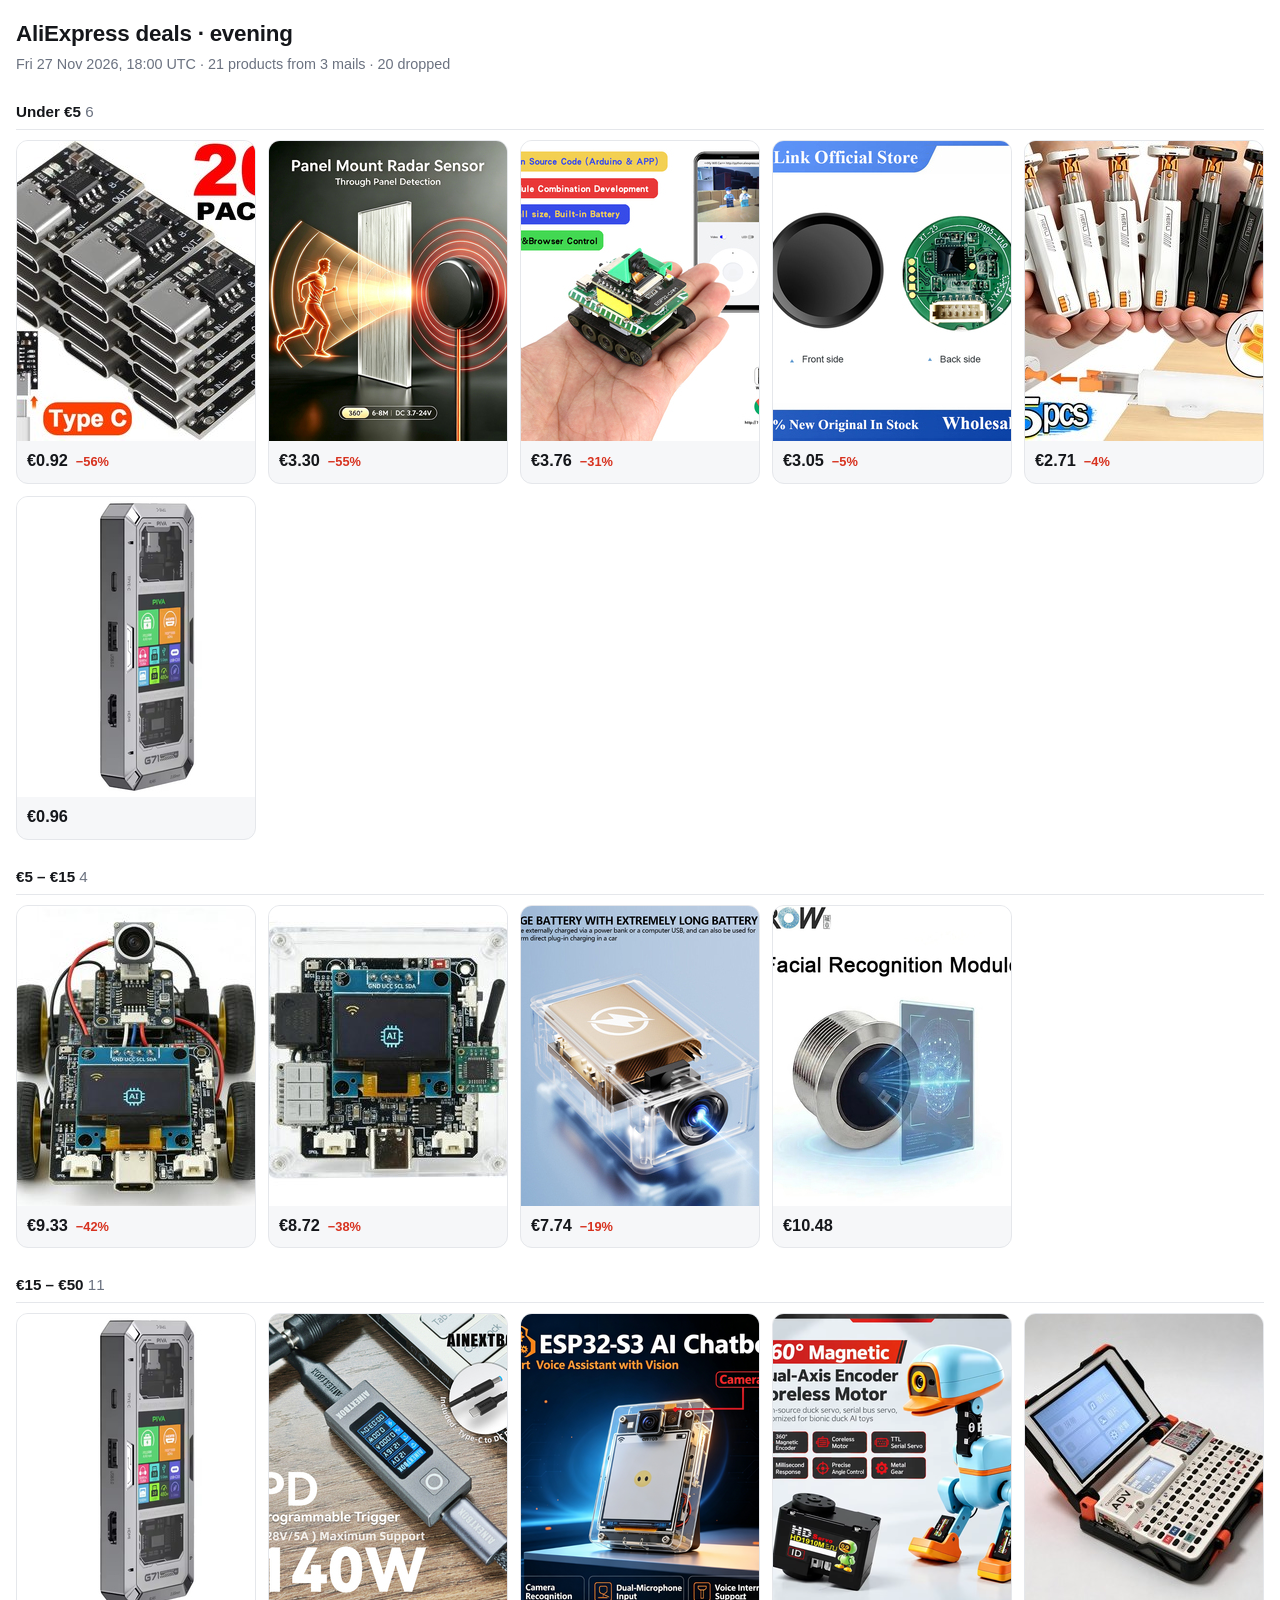
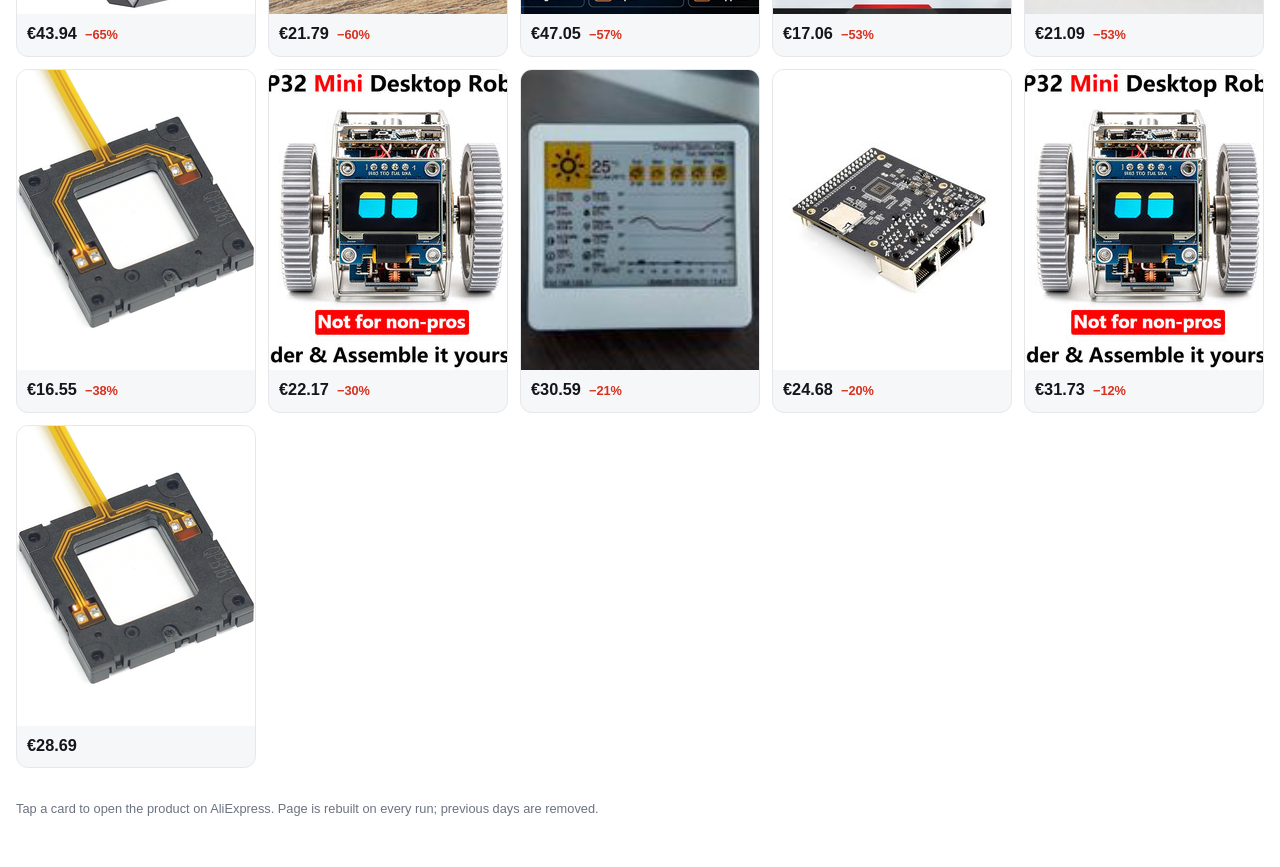
==== commit c4fca310: "deals: evening 2026-11-27 18:00" ====
--- a/deals/index.html
+++ b/deals/index.html
@@ -3,13 +3,13 @@
 <meta charset="utf-8">
 <meta name="viewport" content="width=device-width, initial-scale=1">
 <meta name="robots" content="noindex, nofollow">
-<title>AliExpress deals — morning (27 Nov)</title>
+<title>AliExpress deals — evening (27 Nov)</title>
 <link rel="stylesheet" href="../assets/report.css">
 </head><body>
 <header>
-  <h1>AliExpress deals · morning</h1>
-  <div class="sub">Fri 27 Nov 2026, 08:00 UTC · 14 products from 2 mails · 4 dropped</div>
+  <h1>AliExpress deals · evening</h1>
+  <div class="sub">Fri 27 Nov 2026, 18:00 UTC · 21 products from 3 mails · 20 dropped</div>
 </header>
-<h2 class="band">Under €5 <span>2</span></h2><div class="grid"><a class="card" href="https://www.aliexpress.com/item/1005011837666058.html" rel="noopener"><img src="img/1005011837666058.jpg" alt="" loading="lazy" width="300" height="300"><div class="meta"><span class="price">€4.22</span><span class="disc">−58%</span></div></a><a class="card" href="https://www.aliexpress.com/item/1005012721028488.html" rel="noopener"><img src="img/1005012721028488.png" alt="" loading="lazy" width="300" height="300"><div class="meta"><span class="price">€3.75</span><span class="disc">−32%</span></div></a></div><h2 class="band">€5 – €15 <span>6</span></h2><div class="grid"><a class="card" href="https://www.aliexpress.com/item/1005006043626045.html" rel="noopener"><img src="img/1005006043626045.jpg" alt="" loading="lazy" width="300" height="300"><div class="meta"><span class="price">€12.16</span><span class="disc">−67%</span></div></a><a class="card" href="https://www.aliexpress.com/item/1005005757071715.html" rel="noopener"><img src="img/1005005757071715.jpg" alt="" loading="lazy" width="300" height="300"><div class="meta"><span class="price">€5.45</span><span class="disc">−62%</span></div></a><a class="card" href="https://www.aliexpress.com/item/1005013110110305.html" rel="noopener"><img src="img/1005013110110305.jpg" alt="" loading="lazy" width="300" height="300"><div class="meta"><span class="price">€7.26</span><span class="disc">−55%</span></div></a><a class="card" href="https://www.aliexpress.com/item/1005013362100831.html" rel="noopener"><img src="img/1005013362100831.jpg" alt="" loading="lazy" width="300" height="300"><div class="meta"><span class="price">€13.43</span><span class="disc">−42%</span></div></a><a class="card" href="https://www.aliexpress.com/item/1005012598038385.html" rel="noopener"><img src="img/1005012598038385.jpg" alt="" loading="lazy" width="300" height="300"><div class="meta"><span class="price">€7.36</span><span class="disc">−10%</span></div></a><a class="card" href="https://www.aliexpress.com/item/1005012685602202.html" rel="noopener"><img src="img/1005012685602202.jpg" alt="" loading="lazy" width="300" height="300"><div class="meta"><span class="price">€10.17</span><span class="disc">−4%</span></div></a></div><h2 class="band">€15 – €50 <span>6</span></h2><div class="grid"><a class="card" href="https://www.aliexpress.com/item/1005010130367968.html" rel="noopener"><img src="img/1005010130367968.jpg" alt="" loading="lazy" width="300" height="300"><div class="meta"><span class="price">€43.98</span><span class="disc">−65%</span></div></a><a class="card" href="https://www.aliexpress.com/item/1005013177546685.html" rel="noopener"><img src="img/1005013177546685.png" alt="" loading="lazy" width="300" height="300"><div class="meta"><span class="price">€46.19</span><span class="disc">−58%</span></div></a><a class="card" href="https://www.aliexpress.com/item/1005006120708226.html" rel="noopener"><img src="img/1005006120708226.jpg" alt="" loading="lazy" width="300" height="300"><div class="meta"><span class="price">€22.14</span><span class="disc">−30%</span></div></a><a class="card" href="https://www.aliexpress.com/item/1005008394075585.html" rel="noopener"><img src="img/1005008394075585.jpg" alt="" loading="lazy" width="300" height="300"><div class="meta"><span class="price">€17.41</span><span class="disc">−17%</span></div></a><a class="card" href="https://www.aliexpress.com/item/1005013485478152.html" rel="noopener"><img src="img/1005013485478152.jpg" alt="" loading="lazy" width="300" height="300"><div class="meta"><span class="price">€31.75</span><span class="disc">−12%</span></div></a><a class="card" href="https://www.aliexpress.com/item/1005012033058584.html" rel="noopener"><img src="img/1005012033058584.jpg" alt="" loading="lazy" width="300" height="300"><div class="meta"><span class="price">€22.82</span></div></a></div>
+<h2 class="band">Under €5 <span>6</span></h2><div class="grid"><a class="card" href="https://www.aliexpress.com/item/1005012104722935.html" rel="noopener"><img src="img/1005012104722935.jpg" alt="" loading="lazy" width="300" height="300"><div class="meta"><span class="price">€0.92</span><span class="disc">−56%</span></div></a><a class="card" href="https://www.aliexpress.com/item/1005013108601126.html" rel="noopener"><img src="img/1005013108601126.jpg" alt="" loading="lazy" width="300" height="300"><div class="meta"><span class="price">€3.30</span><span class="disc">−55%</span></div></a><a class="card" href="https://www.aliexpress.com/item/1005012721028488.html" rel="noopener"><img src="img/1005012721028488.jpg" alt="" loading="lazy" width="300" height="300"><div class="meta"><span class="price">€3.76</span><span class="disc">−31%</span></div></a><a class="card" href="https://www.aliexpress.com/item/1005009132064423.html" rel="noopener"><img src="img/1005009132064423.jpg" alt="" loading="lazy" width="300" height="300"><div class="meta"><span class="price">€3.05</span><span class="disc">−5%</span></div></a><a class="card" href="https://www.aliexpress.com/item/1005012158069940.html" rel="noopener"><img src="img/1005012158069940.jpg" alt="" loading="lazy" width="300" height="300"><div class="meta"><span class="price">€2.71</span><span class="disc">−4%</span></div></a><a class="card" href="https://www.aliexpress.com/item/1005008937522522.html" rel="noopener"><img src="img/1005008937522522.jpg" alt="" loading="lazy" width="300" height="300"><div class="meta"><span class="price">€0.96</span></div></a></div><h2 class="band">€5 – €15 <span>4</span></h2><div class="grid"><a class="card" href="https://www.aliexpress.com/item/1005012648985530.html" rel="noopener"><img src="img/1005012648985530.jpg" alt="" loading="lazy" width="300" height="300"><div class="meta"><span class="price">€9.33</span><span class="disc">−42%</span></div></a><a class="card" href="https://www.aliexpress.com/item/1005011848717223.html" rel="noopener"><img src="img/1005011848717223.jpg" alt="" loading="lazy" width="300" height="300"><div class="meta"><span class="price">€8.72</span><span class="disc">−38%</span></div></a><a class="card" href="https://www.aliexpress.com/item/1005010388519825.html" rel="noopener"><img src="img/1005010388519825.jpg" alt="" loading="lazy" width="300" height="300"><div class="meta"><span class="price">€7.74</span><span class="disc">−19%</span></div></a><a class="card" href="https://www.aliexpress.com/item/1005012653742529.html" rel="noopener"><img src="img/1005012653742529.jpg" alt="" loading="lazy" width="300" height="300"><div class="meta"><span class="price">€10.48</span></div></a></div><h2 class="band">€15 – €50 <span>11</span></h2><div class="grid"><a class="card" href="https://www.aliexpress.com/item/1005010130367968.html" rel="noopener"><img src="img/1005010130367968.jpg" alt="" loading="lazy" width="300" height="300"><div class="meta"><span class="price">€43.94</span><span class="disc">−65%</span></div></a><a class="card" href="https://www.aliexpress.com/item/1005012888254953.html" rel="noopener"><img src="img/1005012888254953.jpg" alt="" loading="lazy" width="300" height="300"><div class="meta"><span class="price">€21.79</span><span class="disc">−60%</span></div></a><a class="card" href="https://www.aliexpress.com/item/1005013177546685.html" rel="noopener"><img src="img/1005013177546685.png" alt="" loading="lazy" width="300" height="300"><div class="meta"><span class="price">€47.05</span><span class="disc">−57%</span></div></a><a class="card" href="https://www.aliexpress.com/item/1005013339365496.html" rel="noopener"><img src="img/1005013339365496.png" alt="" loading="lazy" width="300" height="300"><div class="meta"><span class="price">€17.06</span><span class="disc">−53%</span></div></a><a class="card" href="https://www.aliexpress.com/item/1005013641683254.html" rel="noopener"><img src="img/1005013641683254.jpg" alt="" loading="lazy" width="300" height="300"><div class="meta"><span class="price">€21.09</span><span class="disc">−53%</span></div></a><a class="card" href="https://www.aliexpress.com/item/1005013326650439.html" rel="noopener"><img src="img/1005013326650439.jpg" alt="" loading="lazy" width="300" height="300"><div class="meta"><span class="price">€16.55</span><span class="disc">−38%</span></div></a><a class="card" href="https://www.aliexpress.com/item/1005006120708226.html" rel="noopener"><img src="img/1005006120708226.jpg" alt="" loading="lazy" width="300" height="300"><div class="meta"><span class="price">€22.17</span><span class="disc">−30%</span></div></a><a class="card" href="https://www.aliexpress.com/item/1005013315168056.html" rel="noopener"><img src="img/1005013315168056.jpg" alt="" loading="lazy" width="300" height="300"><div class="meta"><span class="price">€30.59</span><span class="disc">−21%</span></div></a><a class="card" href="https://www.aliexpress.com/item/1005012584095673.html" rel="noopener"><img src="img/1005012584095673.jpg" alt="" loading="lazy" width="300" height="300"><div class="meta"><span class="price">€24.68</span><span class="disc">−20%</span></div></a><a class="card" href="https://www.aliexpress.com/item/1005013485478152.html" rel="noopener"><img src="img/1005013485478152.jpg" alt="" loading="lazy" width="300" height="300"><div class="meta"><span class="price">€31.73</span><span class="disc">−12%</span></div></a><a class="card" href="https://www.aliexpress.com/item/1005010358772438.html" rel="noopener"><img src="img/1005010358772438.jpg" alt="" loading="lazy" width="300" height="300"><div class="meta"><span class="price">€28.69</span></div></a></div>
 <footer>Tap a card to open the product on AliExpress. Page is rebuilt on every run; previous days are removed.</footer>
 </body></html>
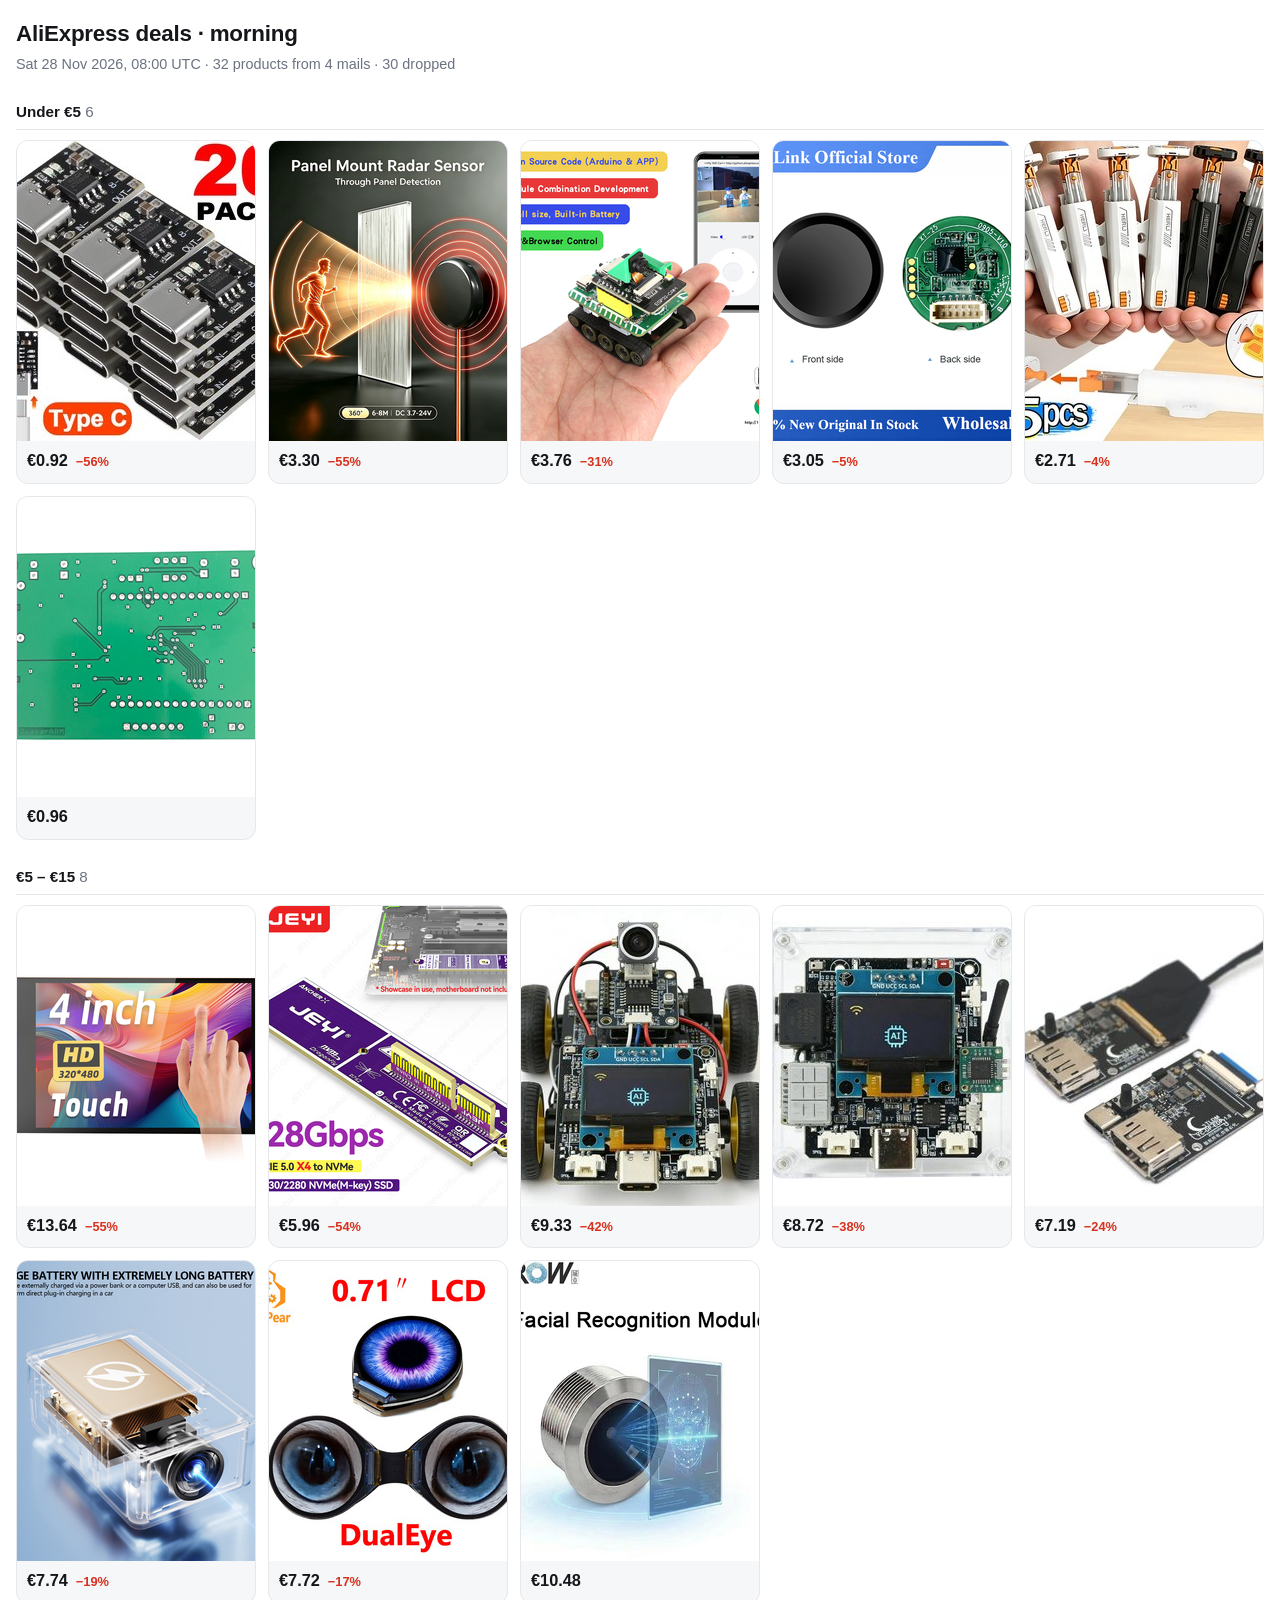
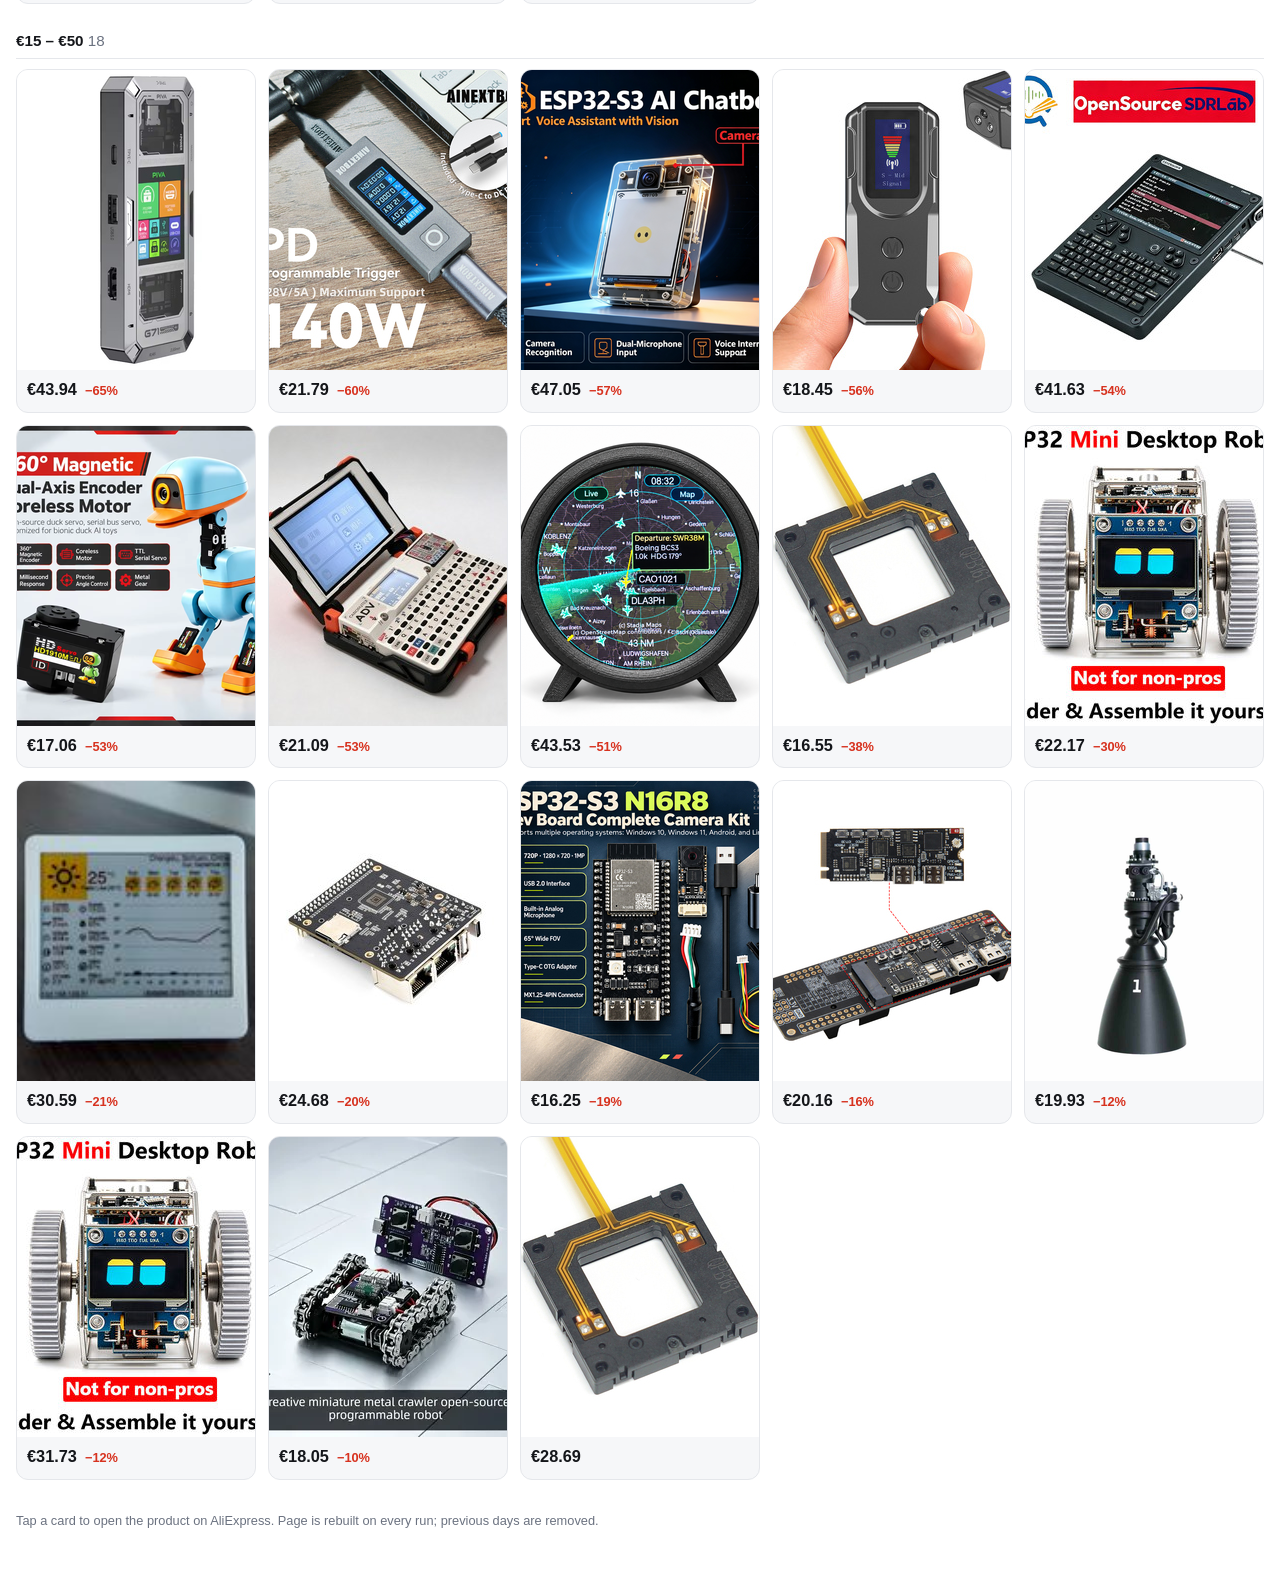
==== commit d2d720ec: "deals: morning 2026-11-28 08:00" ====
--- a/deals/index.html
+++ b/deals/index.html
@@ -3,13 +3,13 @@
 <meta charset="utf-8">
 <meta name="viewport" content="width=device-width, initial-scale=1">
 <meta name="robots" content="noindex, nofollow">
-<title>AliExpress deals — evening (27 Nov)</title>
+<title>AliExpress deals — morning (28 Nov)</title>
 <link rel="stylesheet" href="../assets/report.css">
 </head><body>
 <header>
-  <h1>AliExpress deals · evening</h1>
-  <div class="sub">Fri 27 Nov 2026, 18:00 UTC · 21 products from 3 mails · 20 dropped</div>
+  <h1>AliExpress deals · morning</h1>
+  <div class="sub">Sat 28 Nov 2026, 08:00 UTC · 32 products from 4 mails · 30 dropped</div>
 </header>
-<h2 class="band">Under €5 <span>6</span></h2><div class="grid"><a class="card" href="https://www.aliexpress.com/item/1005012104722935.html" rel="noopener"><img src="img/1005012104722935.jpg" alt="" loading="lazy" width="300" height="300"><div class="meta"><span class="price">€0.92</span><span class="disc">−56%</span></div></a><a class="card" href="https://www.aliexpress.com/item/1005013108601126.html" rel="noopener"><img src="img/1005013108601126.jpg" alt="" loading="lazy" width="300" height="300"><div class="meta"><span class="price">€3.30</span><span class="disc">−55%</span></div></a><a class="card" href="https://www.aliexpress.com/item/1005012721028488.html" rel="noopener"><img src="img/1005012721028488.jpg" alt="" loading="lazy" width="300" height="300"><div class="meta"><span class="price">€3.76</span><span class="disc">−31%</span></div></a><a class="card" href="https://www.aliexpress.com/item/1005009132064423.html" rel="noopener"><img src="img/1005009132064423.jpg" alt="" loading="lazy" width="300" height="300"><div class="meta"><span class="price">€3.05</span><span class="disc">−5%</span></div></a><a class="card" href="https://www.aliexpress.com/item/1005012158069940.html" rel="noopener"><img src="img/1005012158069940.jpg" alt="" loading="lazy" width="300" height="300"><div class="meta"><span class="price">€2.71</span><span class="disc">−4%</span></div></a><a class="card" href="https://www.aliexpress.com/item/1005008937522522.html" rel="noopener"><img src="img/1005008937522522.jpg" alt="" loading="lazy" width="300" height="300"><div class="meta"><span class="price">€0.96</span></div></a></div><h2 class="band">€5 – €15 <span>4</span></h2><div class="grid"><a class="card" href="https://www.aliexpress.com/item/1005012648985530.html" rel="noopener"><img src="img/1005012648985530.jpg" alt="" loading="lazy" width="300" height="300"><div class="meta"><span class="price">€9.33</span><span class="disc">−42%</span></div></a><a class="card" href="https://www.aliexpress.com/item/1005011848717223.html" rel="noopener"><img src="img/1005011848717223.jpg" alt="" loading="lazy" width="300" height="300"><div class="meta"><span class="price">€8.72</span><span class="disc">−38%</span></div></a><a class="card" href="https://www.aliexpress.com/item/1005010388519825.html" rel="noopener"><img src="img/1005010388519825.jpg" alt="" loading="lazy" width="300" height="300"><div class="meta"><span class="price">€7.74</span><span class="disc">−19%</span></div></a><a class="card" href="https://www.aliexpress.com/item/1005012653742529.html" rel="noopener"><img src="img/1005012653742529.jpg" alt="" loading="lazy" width="300" height="300"><div class="meta"><span class="price">€10.48</span></div></a></div><h2 class="band">€15 – €50 <span>11</span></h2><div class="grid"><a class="card" href="https://www.aliexpress.com/item/1005010130367968.html" rel="noopener"><img src="img/1005010130367968.jpg" alt="" loading="lazy" width="300" height="300"><div class="meta"><span class="price">€43.94</span><span class="disc">−65%</span></div></a><a class="card" href="https://www.aliexpress.com/item/1005012888254953.html" rel="noopener"><img src="img/1005012888254953.jpg" alt="" loading="lazy" width="300" height="300"><div class="meta"><span class="price">€21.79</span><span class="disc">−60%</span></div></a><a class="card" href="https://www.aliexpress.com/item/1005013177546685.html" rel="noopener"><img src="img/1005013177546685.png" alt="" loading="lazy" width="300" height="300"><div class="meta"><span class="price">€47.05</span><span class="disc">−57%</span></div></a><a class="card" href="https://www.aliexpress.com/item/1005013339365496.html" rel="noopener"><img src="img/1005013339365496.png" alt="" loading="lazy" width="300" height="300"><div class="meta"><span class="price">€17.06</span><span class="disc">−53%</span></div></a><a class="card" href="https://www.aliexpress.com/item/1005013641683254.html" rel="noopener"><img src="img/1005013641683254.jpg" alt="" loading="lazy" width="300" height="300"><div class="meta"><span class="price">€21.09</span><span class="disc">−53%</span></div></a><a class="card" href="https://www.aliexpress.com/item/1005013326650439.html" rel="noopener"><img src="img/1005013326650439.jpg" alt="" loading="lazy" width="300" height="300"><div class="meta"><span class="price">€16.55</span><span class="disc">−38%</span></div></a><a class="card" href="https://www.aliexpress.com/item/1005006120708226.html" rel="noopener"><img src="img/1005006120708226.jpg" alt="" loading="lazy" width="300" height="300"><div class="meta"><span class="price">€22.17</span><span class="disc">−30%</span></div></a><a class="card" href="https://www.aliexpress.com/item/1005013315168056.html" rel="noopener"><img src="img/1005013315168056.jpg" alt="" loading="lazy" width="300" height="300"><div class="meta"><span class="price">€30.59</span><span class="disc">−21%</span></div></a><a class="card" href="https://www.aliexpress.com/item/1005012584095673.html" rel="noopener"><img src="img/1005012584095673.jpg" alt="" loading="lazy" width="300" height="300"><div class="meta"><span class="price">€24.68</span><span class="disc">−20%</span></div></a><a class="card" href="https://www.aliexpress.com/item/1005013485478152.html" rel="noopener"><img src="img/1005013485478152.jpg" alt="" loading="lazy" width="300" height="300"><div class="meta"><span class="price">€31.73</span><span class="disc">−12%</span></div></a><a class="card" href="https://www.aliexpress.com/item/1005010358772438.html" rel="noopener"><img src="img/1005010358772438.jpg" alt="" loading="lazy" width="300" height="300"><div class="meta"><span class="price">€28.69</span></div></a></div>
+<h2 class="band">Under €5 <span>6</span></h2><div class="grid"><a class="card" href="https://www.aliexpress.com/item/1005012104722935.html" rel="noopener"><img src="img/1005012104722935.jpg" alt="" loading="lazy" width="300" height="300"><div class="meta"><span class="price">€0.92</span><span class="disc">−56%</span></div></a><a class="card" href="https://www.aliexpress.com/item/1005013108601126.html" rel="noopener"><img src="img/1005013108601126.jpg" alt="" loading="lazy" width="300" height="300"><div class="meta"><span class="price">€3.30</span><span class="disc">−55%</span></div></a><a class="card" href="https://www.aliexpress.com/item/1005012721028488.html" rel="noopener"><img src="img/1005012721028488.jpg" alt="" loading="lazy" width="300" height="300"><div class="meta"><span class="price">€3.76</span><span class="disc">−31%</span></div></a><a class="card" href="https://www.aliexpress.com/item/1005009132064423.html" rel="noopener"><img src="img/1005009132064423.jpg" alt="" loading="lazy" width="300" height="300"><div class="meta"><span class="price">€3.05</span><span class="disc">−5%</span></div></a><a class="card" href="https://www.aliexpress.com/item/1005012158069940.html" rel="noopener"><img src="img/1005012158069940.jpg" alt="" loading="lazy" width="300" height="300"><div class="meta"><span class="price">€2.71</span><span class="disc">−4%</span></div></a><a class="card" href="https://www.aliexpress.com/item/1005008937522522.html" rel="noopener"><img src="img/1005008937522522.jpg" alt="" loading="lazy" width="300" height="300"><div class="meta"><span class="price">€0.96</span></div></a></div><h2 class="band">€5 – €15 <span>8</span></h2><div class="grid"><a class="card" href="https://www.aliexpress.com/item/1005009295152503.html" rel="noopener"><img src="img/1005009295152503.png" alt="" loading="lazy" width="300" height="300"><div class="meta"><span class="price">€13.64</span><span class="disc">−55%</span></div></a><a class="card" href="https://www.aliexpress.com/item/1005012517717233.html" rel="noopener"><img src="img/1005012517717233.jpg" alt="" loading="lazy" width="300" height="300"><div class="meta"><span class="price">€5.96</span><span class="disc">−54%</span></div></a><a class="card" href="https://www.aliexpress.com/item/1005012648985530.html" rel="noopener"><img src="img/1005012648985530.jpg" alt="" loading="lazy" width="300" height="300"><div class="meta"><span class="price">€9.33</span><span class="disc">−42%</span></div></a><a class="card" href="https://www.aliexpress.com/item/1005011848717223.html" rel="noopener"><img src="img/1005011848717223.jpg" alt="" loading="lazy" width="300" height="300"><div class="meta"><span class="price">€8.72</span><span class="disc">−38%</span></div></a><a class="card" href="https://www.aliexpress.com/item/1005006283043503.html" rel="noopener"><img src="img/1005006283043503.jpg" alt="" loading="lazy" width="300" height="300"><div class="meta"><span class="price">€7.19</span><span class="disc">−24%</span></div></a><a class="card" href="https://www.aliexpress.com/item/1005010388519825.html" rel="noopener"><img src="img/1005010388519825.jpg" alt="" loading="lazy" width="300" height="300"><div class="meta"><span class="price">€7.74</span><span class="disc">−19%</span></div></a><a class="card" href="https://www.aliexpress.com/item/1005008479724373.html" rel="noopener"><img src="img/1005008479724373.jpg" alt="" loading="lazy" width="300" height="300"><div class="meta"><span class="price">€7.72</span><span class="disc">−17%</span></div></a><a class="card" href="https://www.aliexpress.com/item/1005012653742529.html" rel="noopener"><img src="img/1005012653742529.jpg" alt="" loading="lazy" width="300" height="300"><div class="meta"><span class="price">€10.48</span></div></a></div><h2 class="band">€15 – €50 <span>18</span></h2><div class="grid"><a class="card" href="https://www.aliexpress.com/item/1005010130367968.html" rel="noopener"><img src="img/1005010130367968.jpg" alt="" loading="lazy" width="300" height="300"><div class="meta"><span class="price">€43.94</span><span class="disc">−65%</span></div></a><a class="card" href="https://www.aliexpress.com/item/1005012888254953.html" rel="noopener"><img src="img/1005012888254953.jpg" alt="" loading="lazy" width="300" height="300"><div class="meta"><span class="price">€21.79</span><span class="disc">−60%</span></div></a><a class="card" href="https://www.aliexpress.com/item/1005013177546685.html" rel="noopener"><img src="img/1005013177546685.png" alt="" loading="lazy" width="300" height="300"><div class="meta"><span class="price">€47.05</span><span class="disc">−57%</span></div></a><a class="card" href="https://www.aliexpress.com/item/1005010552170210.html" rel="noopener"><img src="img/1005010552170210.jpg" alt="" loading="lazy" width="300" height="300"><div class="meta"><span class="price">€18.45</span><span class="disc">−56%</span></div></a><a class="card" href="https://www.aliexpress.com/item/1005012595511758.html" rel="noopener"><img src="img/1005012595511758.jpg" alt="" loading="lazy" width="300" height="300"><div class="meta"><span class="price">€41.63</span><span class="disc">−54%</span></div></a><a class="card" href="https://www.aliexpress.com/item/1005013339365496.html" rel="noopener"><img src="img/1005013339365496.png" alt="" loading="lazy" width="300" height="300"><div class="meta"><span class="price">€17.06</span><span class="disc">−53%</span></div></a><a class="card" href="https://www.aliexpress.com/item/1005013641683254.html" rel="noopener"><img src="img/1005013641683254.jpg" alt="" loading="lazy" width="300" height="300"><div class="meta"><span class="price">€21.09</span><span class="disc">−53%</span></div></a><a class="card" href="https://www.aliexpress.com/item/1005013407945060.html" rel="noopener"><img src="img/1005013407945060.png" alt="" loading="lazy" width="300" height="300"><div class="meta"><span class="price">€43.53</span><span class="disc">−51%</span></div></a><a class="card" href="https://www.aliexpress.com/item/1005013326650439.html" rel="noopener"><img src="img/1005013326650439.jpg" alt="" loading="lazy" width="300" height="300"><div class="meta"><span class="price">€16.55</span><span class="disc">−38%</span></div></a><a class="card" href="https://www.aliexpress.com/item/1005006120708226.html" rel="noopener"><img src="img/1005006120708226.jpg" alt="" loading="lazy" width="300" height="300"><div class="meta"><span class="price">€22.17</span><span class="disc">−30%</span></div></a><a class="card" href="https://www.aliexpress.com/item/1005013315168056.html" rel="noopener"><img src="img/1005013315168056.jpg" alt="" loading="lazy" width="300" height="300"><div class="meta"><span class="price">€30.59</span><span class="disc">−21%</span></div></a><a class="card" href="https://www.aliexpress.com/item/1005012584095673.html" rel="noopener"><img src="img/1005012584095673.jpg" alt="" loading="lazy" width="300" height="300"><div class="meta"><span class="price">€24.68</span><span class="disc">−20%</span></div></a><a class="card" href="https://www.aliexpress.com/item/1005012752196500.html" rel="noopener"><img src="img/1005012752196500.jpg" alt="" loading="lazy" width="300" height="300"><div class="meta"><span class="price">€16.25</span><span class="disc">−19%</span></div></a><a class="card" href="https://www.aliexpress.com/item/1005005461906828.html" rel="noopener"><img src="img/1005005461906828.jpg" alt="" loading="lazy" width="300" height="300"><div class="meta"><span class="price">€20.16</span><span class="disc">−16%</span></div></a><a class="card" href="https://www.aliexpress.com/item/1005012186676279.html" rel="noopener"><img src="img/1005012186676279.png" alt="" loading="lazy" width="300" height="300"><div class="meta"><span class="price">€19.93</span><span class="disc">−12%</span></div></a><a class="card" href="https://www.aliexpress.com/item/1005013485478152.html" rel="noopener"><img src="img/1005013485478152.jpg" alt="" loading="lazy" width="300" height="300"><div class="meta"><span class="price">€31.73</span><span class="disc">−12%</span></div></a><a class="card" href="https://www.aliexpress.com/item/1005013399351578.html" rel="noopener"><img src="img/1005013399351578.webp" alt="" loading="lazy" width="300" height="300"><div class="meta"><span class="price">€18.05</span><span class="disc">−10%</span></div></a><a class="card" href="https://www.aliexpress.com/item/1005010358772438.html" rel="noopener"><img src="img/1005010358772438.jpg" alt="" loading="lazy" width="300" height="300"><div class="meta"><span class="price">€28.69</span></div></a></div>
 <footer>Tap a card to open the product on AliExpress. Page is rebuilt on every run; previous days are removed.</footer>
 </body></html>
